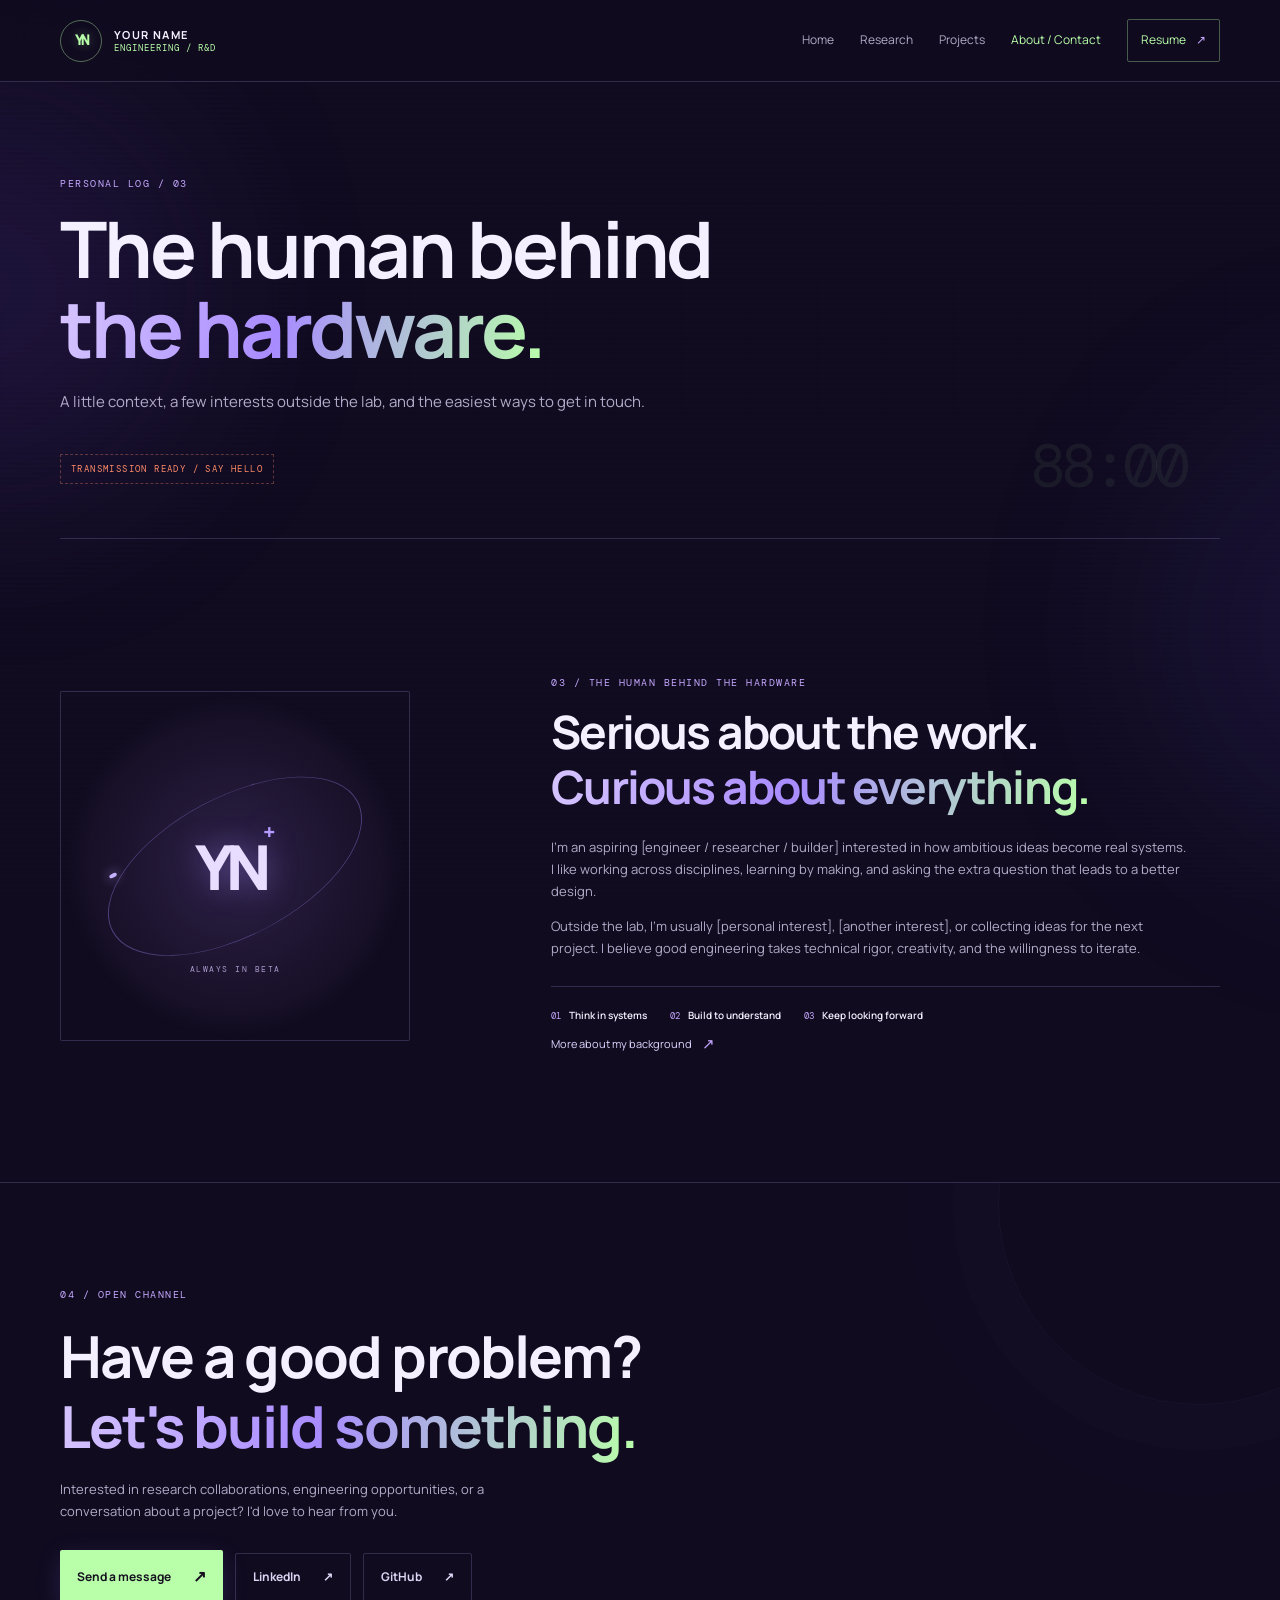
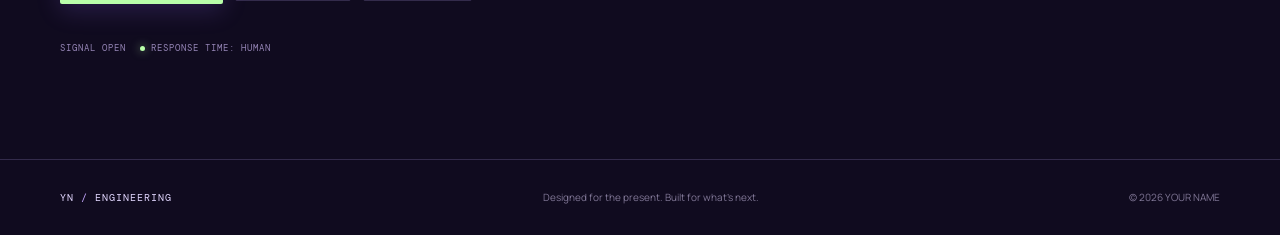
==== about.html @ 21b074b8 "Add files via upload" ====
<!doctype html><html lang="en"><head><meta charset="utf-8"><meta name="viewport" content="width=device-width, initial-scale=1"><meta name="theme-color" content="#100b1f"><meta name="description" content="Engineering portfolio spanning robotics, research, software, and aerospace."><title>About & Contact — Your Name</title><link rel="icon" href="assets/favicon.svg" type="image/svg+xml"><link rel="stylesheet" href="styles.css"><script src="script.js" defer></script></head><body><a class="skip-link" href="#main">Skip to content</a><div class="ambient ambient-one" aria-hidden="true"></div><div class="ambient ambient-two" aria-hidden="true"></div><header class="site-header">
  <a class="brand" href="index.html" aria-label="Your Name home"><span class="brand-mark">YN</span><span class="brand-copy"><strong>YOUR NAME</strong><small>ENGINEERING / R&amp;D</small></span></a>
  <button class="menu-toggle" aria-expanded="false" aria-controls="primary-nav" aria-label="Open navigation"><span></span><span></span></button>
  <nav class="primary-nav" id="primary-nav" aria-label="Main navigation">
    <a class="nav-link" href="index.html">Home</a><a class="nav-link" href="research.html">Research</a><a class="nav-link" href="projects.html">Projects</a><a class="nav-link active" href="about.html">About / Contact</a><a class="nav-resume" href="resume.html">Resume <span>↗</span></a>
  </nav>
</header><main id="main"><section class="page-intro section-wrap"><div class="eyebrow">PERSONAL LOG / 03</div><h1>The human behind<br><span class="gradient-text">the hardware.</span></h1><p>A little context, a few interests outside the lab, and the easiest ways to get in touch.</p><div class="page-stamp">TRANSMISSION READY / SAY HELLO</div></section><section class="about-section section-wrap" id="about">
<div class="about-mark"><div class="about-orbit"></div><div class="about-monogram">YN<span>+</span></div><span class="about-stamp">ALWAYS IN BETA</span></div>
<div class="about-copy"><div class="eyebrow">03 / THE HUMAN BEHIND THE HARDWARE</div><h2>Serious about the work.<br/><span class="gradient-text">Curious about everything.</span></h2><p>I'm an aspiring [engineer / researcher / builder] interested in how ambitious ideas become real systems. I like working across disciplines, learning by making, and asking the extra question that leads to a better design.</p><p>Outside the lab, I'm usually [personal interest], [another interest], or collecting ideas for the next project. I believe good engineering takes technical rigor, creativity, and the willingness to iterate.</p><div class="about-facts"><div><span>01</span><strong>Think in systems</strong></div><div><span>02</span><strong>Build to understand</strong></div><div><span>03</span><strong>Keep looking forward</strong></div></div><a class="text-link" href="resume.html">More about my background <span>↗</span></a></div>
</section><section class="contact-section" id="contact">
<div class="section-wrap contact-inner"><div class="eyebrow">04 / OPEN CHANNEL</div><h2>Have a good problem?<br/><span class="gradient-text">Let's build something.</span></h2><p>Interested in research collaborations, engineering opportunities, or a conversation about a project? I'd love to hear from you.</p><div class="contact-actions"><a class="button button-primary" href="mailto:your.email@example.com">Send a message <span>↗</span></a><a class="button button-quiet" href="https://www.linkedin.com/" rel="noreferrer" target="_blank">LinkedIn <span>↗</span></a><a class="button button-quiet" href="https://github.com/" rel="noreferrer" target="_blank">GitHub <span>↗</span></a></div><div class="contact-coordinate">SIGNAL OPEN <span class="status-dot"></span> RESPONSE TIME: HUMAN</div></div>
</section></main><footer class="site-footer"><a class="footer-brand" href="index.html">YN<span> / </span>ENGINEERING</a><span>Designed for the present. Built for what's next.</span><span>© <span id="year">2026</span> YOUR NAME</span></footer></body></html>
---- styles.css ----
@import url('https://fonts.googleapis.com/css2?family=DM+Mono:wght@400;500&family=Manrope:wght@400;500;600;700;800&display=swap');

:root{--bg:#100b1f;--bg-2:#151027;--panel:#1a1430;--panel-light:#21183b;--text:#f4f0ff;--muted:#b3abc9;--quiet:#807796;--purple:#a88bff;--purple-bright:#c6b3ff;--line:rgba(196,177,255,.17);--mono:'DM Mono',monospace;--sans:'Manrope',Arial,sans-serif;--max:1160px}
*{box-sizing:border-box}html{scroll-behavior:smooth;scroll-padding-top:90px}body{margin:0;background:var(--bg);color:var(--text);font-family:var(--sans);font-size:15px;line-height:1.7;overflow-x:hidden}body:before{content:"";position:fixed;inset:0;pointer-events:none;z-index:-1;background-image:linear-gradient(rgba(180,155,255,.025) 1px,transparent 1px),linear-gradient(90deg,rgba(180,155,255,.025) 1px,transparent 1px);background-size:52px 52px;mask-image:linear-gradient(to bottom,black,transparent 80%)}a{color:inherit;text-decoration:none}button{font:inherit}.ambient{position:absolute;pointer-events:none;filter:blur(100px);opacity:.14;border-radius:50%;z-index:-1}.ambient-one{width:420px;height:420px;background:#7146d8;top:80px;left:-220px}.ambient-two{width:460px;height:460px;background:#4e3db3;top:400px;right:-330px}.section-wrap{width:min(var(--max),calc(100% - 48px));margin-inline:auto}.site-header{height:82px;padding:0 max(24px,calc((100% - var(--max))/2));display:flex;align-items:center;justify-content:space-between;border-bottom:1px solid var(--line);background:rgba(16,11,31,.83);backdrop-filter:blur(16px);position:sticky;top:0;z-index:20}.brand{display:flex;align-items:center;gap:12px}.brand-mark{width:39px;height:39px;border:1px solid #9271e8;border-radius:10px;display:grid;place-items:center;font-size:14px;font-weight:800;letter-spacing:-2px;background:linear-gradient(145deg,rgba(170,137,255,.22),rgba(170,137,255,.02));box-shadow:inset 0 0 20px #a88bff10}.brand-mark span{color:var(--purple)}.brand-copy{display:flex;flex-direction:column;line-height:1.4}.brand-copy strong{font-size:11px;letter-spacing:1.4px}.brand-copy small{font:9px var(--mono);color:var(--quiet);letter-spacing:1px}.primary-nav{display:flex;align-items:center;gap:26px}.nav-link{font-size:12px;color:var(--muted);transition:color .2s;background:none;border:0;padding:10px 0;cursor:pointer}.nav-link:hover,.nav-link.active{color:var(--text)}.nav-resume{font-size:12px;padding:10px 15px;border:1px solid #8165c7;border-radius:6px;color:#e4d9ff;background:rgba(135,100,216,.12)}.nav-resume span{margin-left:8px;color:var(--purple)}.nav-dropdown{position:relative}.chevron{font-size:17px;margin-left:4px;color:var(--purple)}.dropdown-menu{display:none;position:absolute;top:calc(100% + 8px);left:-18px;width:205px;padding:8px;background:#1a1430;border:1px solid var(--line);border-radius:9px;box-shadow:0 18px 40px #0005}.nav-dropdown.open .dropdown-menu{display:block}.dropdown-menu a{display:flex;gap:12px;padding:10px;border-radius:5px;font-size:12px;color:var(--muted)}.dropdown-menu a span{font:10px var(--mono);color:var(--purple)}.dropdown-menu a:hover{background:#ffffff09;color:white}.menu-toggle{display:none;background:none;border:0;color:white}.hero{min-height:690px;display:grid;grid-template-columns:1.03fr .97fr;align-items:center;gap:40px;padding-top:50px;padding-bottom:90px;position:relative}.eyebrow{font:10px var(--mono);letter-spacing:1.5px;color:var(--purple);display:flex;align-items:center;gap:10px}.status-dot{width:7px;height:7px;border-radius:50%;display:inline-block;background:#b9ffa9;box-shadow:0 0 12px #b9ffa988}.hero h1{font-size:clamp(48px,6vw,76px);line-height:1.07;letter-spacing:-4px;margin:26px 0 23px;font-weight:700}.gradient-text{background:linear-gradient(105deg,#f1eaff 0%,#b9a2ff 48%,#8b78e9 100%);-webkit-background-clip:text;background-clip:text;color:transparent}.hero-intro{font-size:17px;max-width:500px;color:#e0d9f2;line-height:1.8}.hero-intro strong{color:white}.hero-sub{max-width:470px;color:var(--muted);font-size:13px}.hero-actions,.contact-actions{display:flex;align-items:center;gap:12px;flex-wrap:wrap;margin-top:28px}.button{display:inline-flex;align-items:center;gap:22px;border-radius:6px;padding:13px 17px;font-size:12px;font-weight:700;transition:transform .2s,border-color .2s}.button:hover{transform:translateY(-2px)}.button-primary{background:linear-gradient(120deg,#b5a0ff,#8869df);color:#160e2b;box-shadow:0 7px 24px #8c6be933}.button-primary span{font-size:16px}.button-quiet{border:1px solid var(--line);color:#ded5f5}.button-quiet:hover{border-color:#8e75d5}.hero-meta{display:flex;gap:46px;margin-top:48px;padding-top:20px;border-top:1px solid var(--line);max-width:470px}.hero-meta div{display:flex;flex-direction:column;gap:4px}.meta-label{font:9px var(--mono);color:var(--quiet);letter-spacing:1px}.hero-meta strong{font-size:11px;font-weight:600;color:#d7cfee}.hero-art{aspect-ratio:1/1.05;max-height:490px;position:relative;border:1px solid rgba(186,160,255,.22);border-radius:12px;overflow:hidden;background:radial-gradient(ellipse at 50% 46%,#39265d 0%,#1a1230 38%,#120c20 74%)}.hero-art:before{content:"";position:absolute;inset:0;background:linear-gradient(transparent 49.7%,#a98aff16 50%,transparent 50.3%),linear-gradient(90deg,transparent 49.7%,#a98aff16 50%,transparent 50.3%);background-size:100% 100%;pointer-events:none}.art-topline,.art-bottomline{position:absolute;left:18px;right:18px;display:flex;justify-content:space-between;font:8px var(--mono);letter-spacing:.7px;color:#a99acb}.art-topline{top:17px}.art-bottomline{bottom:15px;padding-top:12px;border-top:1px solid var(--line)}.orbit{position:absolute;border:1px solid rgba(191,164,255,.5);border-radius:50%;left:50%;top:49%;transform:translate(-50%,-50%)}.orbit-a{width:56%;aspect-ratio:1;box-shadow:0 0 24px #9972ff13}.orbit-b{width:77%;aspect-ratio:1;border-style:dashed;border-color:#b19aff55;transform:translate(-50%,-50%) rotate(-25deg) scaleY(.46)}.orbit-c{width:82%;aspect-ratio:1;border-color:#8d72d855;transform:translate(-50%,-50%) rotate(53deg) scaleY(.47)}.core{position:absolute;left:50%;top:49%;transform:translate(-50%,-50%);width:27%;aspect-ratio:1;border-radius:50%;display:grid;place-items:center;background:radial-gradient(circle at 35% 30%,#d6c7ff,#8b68db 25%,#39215e 65%,#1a1230);box-shadow:0 0 28px #a37cff80,0 0 85px #9466f944,inset 0 0 20px #f2eaff88}.core-inner{width:67%;height:67%;border:1px solid #f1eaff9c;border-radius:50%;display:grid;place-items:center;font-size:21px;letter-spacing:-2px;font-weight:800;color:#fff}.crosshair{position:absolute;width:9px;height:9px;border:1px solid #d4c4ff;border-radius:50%;box-shadow:0 0 12px #bda6ff}.crosshair-one{left:22%;top:34%}.crosshair-two{right:19%;bottom:29%}.art-label{position:absolute;font:8px var(--mono);letter-spacing:.5px;color:#d3c5f5;display:flex;align-items:center;gap:7px}.label-line{display:inline-block;width:25px;height:1px;background:#a98aff}.label-a{left:8%;top:29%}.label-b{right:6%;bottom:31%}.coordinate{position:absolute;font:8px var(--mono);color:#796b9b;letter-spacing:1px}.coord-a{left:18px;bottom:57px}.coord-b{right:18px;top:48px;writing-mode:vertical-rl}.scroll-cue{position:absolute;bottom:28px;left:0;display:flex;align-items:center;gap:12px;font:9px var(--mono);letter-spacing:1.2px;color:var(--quiet)}.scroll-cue span{display:block;width:35px;height:1px;background:var(--purple)}.ticker{overflow:hidden;border-block:1px solid var(--line);background:#171127;padding:15px 0}.ticker-track{display:flex;justify-content:space-around;gap:35px;white-space:nowrap;font:10px var(--mono);letter-spacing:2px;color:#b6a8d9}.ticker i{font-style:normal;color:#8f71df}.work-section{padding-top:120px;padding-bottom:120px}.section-heading{display:flex;justify-content:space-between;align-items:end;gap:30px;margin-bottom:38px}.section-heading h2,.about-copy h2,.contact-inner h2{font-size:clamp(31px,4vw,46px);line-height:1.2;letter-spacing:-1.8px;margin:15px 0 0}.section-heading>p{max-width:330px;color:var(--muted);font-size:12px;margin:0 0 5px}.discipline-grid{display:grid;grid-template-columns:repeat(4,1fr);gap:13px}.discipline-card{min-height:300px;border:1px solid var(--line);border-radius:9px;padding:20px 18px;background:linear-gradient(145deg,#20183a8c,#171126a6);position:relative;overflow:hidden;transition:transform .25s,border-color .25s}.discipline-card:after{content:"";position:absolute;width:130px;height:130px;right:-70px;top:-70px;border-radius:50%;background:#9b7aff;filter:blur(60px);opacity:.12}.discipline-card:hover{transform:translateY(-4px);border-color:#a88bff66}.card-index{font:9px var(--mono);color:#a99acb;letter-spacing:.8px}.discipline-card h3{font-size:16px;margin:13px 0 8px;letter-spacing:-.4px}.discipline-card p{font-size:11px;line-height:1.8;color:var(--muted);min-height:60px}.card-icon{height:65px;margin:16px 0 8px;position:relative;width:72px}.robot-icon span{position:absolute;width:20px;height:20px;border:1px solid #b5a0ff;border-radius:5px;left:25px;top:5px}.robot-icon span:nth-child(2){width:42px;height:17px;left:14px;top:30px;border-radius:3px}.robot-icon span:nth-child(3){width:8px;height:8px;left:31px;top:11px;background:#b5a0ff}.robot-icon i{position:absolute;width:1px;height:11px;background:#b5a0ff;left:35px;top:20px}.research-icon span{position:absolute;width:40px;height:40px;border:1px solid #c0aaff;border-radius:50%;left:13px;top:6px}.research-icon span:nth-child(2){width:25px;height:25px;left:21px;top:14px;border-color:#7f68d2}.research-icon span:nth-child(3){width:8px;height:8px;left:30px;top:23px;background:#b9a2ff}.software-icon span{font:25px var(--mono);color:#b7a2ff;position:absolute;top:8px;left:5px;letter-spacing:-4px}.aerospace-icon span{font-size:38px;position:absolute;color:#c7b6ff;left:16px;top:0}.aerospace-icon i{position:absolute;width:54px;height:22px;border:1px solid #9a7ce9;border-radius:50%;left:3px;top:18px;transform:rotate(-35deg)}.tag-row{display:flex;flex-wrap:wrap;gap:5px;margin:15px 0}.tag-row span{font:8px var(--mono);letter-spacing:.2px;padding:4px 6px;border:1px solid #b39be928;border-radius:3px;color:#c2b5df;background:#b69cff08}.text-link{font-size:11px;color:#e0d4ff;display:inline-flex;align-items:center;gap:10px;margin-top:7px}.text-link span{color:var(--purple);font-size:15px;transition:transform .2s}.text-link:hover span{transform:translate(3px,-2px)}.featured-section{background:#151027;border-block:1px solid var(--line);padding:110px 0}.project-list{display:flex;flex-direction:column;gap:16px}.project-row{display:grid;grid-template-columns:.85fr 1.15fr;min-height:255px;border:1px solid var(--line);border-radius:9px;overflow:hidden;background:#1a1430}.project-visual{position:relative;min-height:255px;overflow:hidden;background:radial-gradient(ellipse at 50% 50%,#443064,#1a1430 70%)}.visual-grid{position:absolute;inset:0;background-image:linear-gradient(#b69cff14 1px,transparent 1px),linear-gradient(90deg,#b69cff14 1px,transparent 1px);background-size:24px 24px;transform:perspective(200px) rotateX(12deg) scale(1.2)}.mini-arm{position:absolute;left:50%;top:47%;width:150px;height:100px;transform:translate(-50%,-50%)}.mini-arm:before{content:"";position:absolute;left:31px;top:22px;width:68px;height:12px;border-radius:8px;background:#9b83d8;transform:rotate(-38deg);transform-origin:left center;box-shadow:0 0 20px #9c7aff55}.mini-arm:after{content:"";position:absolute;left:77px;top:-5px;width:12px;height:65px;border-radius:7px;background:#c7b5ff;transform:rotate(35deg);transform-origin:bottom center}.mini-arm i,.mini-arm b{position:absolute;width:25px;height:25px;border-radius:50%;border:5px solid #d3c5ff;background:#3a285c;z-index:1}.mini-arm i{left:20px;top:10px}.mini-arm b{left:83px;top:38px}.mini-arm em{position:absolute;left:91px;top:57px;width:3px;height:30px;background:#c7b5ff;transform:rotate(-20deg)}.mini-arm span{position:absolute;left:80px;top:83px;width:26px;height:3px;background:#c7b5ff;transform:rotate(-20deg)}.visual-caption{position:absolute;bottom:14px;left:16px;font:8px var(--mono);letter-spacing:1px;color:#b6a5d8}.visual-research{background:radial-gradient(ellipse at 50% 40%,#322653,#151027)}.plot-line{position:absolute;left:12%;right:10%;top:30%;height:45%;border-bottom:1px solid #b9a2ff44;border-left:1px solid #b9a2ff44;background:linear-gradient(155deg,transparent 0 25%,#a98bff 25.5% 26%,transparent 26.5% 42%,#a98bff 42.5% 43%,transparent 43.5% 54%,#a98bff 54.5% 55%,transparent 55.5%);clip-path:polygon(0 90%,14% 72%,28% 77%,43% 40%,58% 53%,73% 18%,88% 30%,100% 2%,100% 100%,0 100%)}.plot-dot{position:absolute;width:7px;height:7px;border-radius:50%;background:#d3c3ff;left:72%;top:37%;box-shadow:0 0 12px #b9a2ff}.plot-axis{position:absolute;bottom:15px;right:16px;font:7px var(--mono);color:#8779a6;letter-spacing:.7px}.visual-software{background:radial-gradient(ellipse at 50% 50%,#36254f,#151027)}.code-window{position:absolute;left:50%;top:50%;transform:translate(-50%,-50%);width:75%;padding:16px;border:1px solid #a88bff44;border-radius:7px;background:#100b1fdd;display:flex;flex-direction:column;gap:7px;font:10px var(--mono);color:#d8ccf7;box-shadow:0 15px 30px #0003}.code-dots{color:#a88bff;font-size:8px;margin-bottom:7px}.code-window .indent{padding-left:12px;color:#9f90c2}.code-window .code-accent{color:#c0ffa9}.visual-aerospace{background:radial-gradient(ellipse at 50% 45%,#30264e,#110c20)}.planet{position:absolute;width:90px;height:90px;border-radius:50%;left:45%;top:35%;background:radial-gradient(circle at 30% 30%,#d4c2ff,#7c5fc6 40%,#30204d 72%);box-shadow:0 0 35px #9a7aff33}.trajectory{position:absolute;width:210px;height:90px;border:1px solid #a88bff9c;border-radius:50%;left:22%;top:34%;transform:rotate(-24deg)}.trajectory:after{content:"";position:absolute;right:17px;top:3px;width:6px;height:6px;border-radius:50%;background:#d8caff;box-shadow:0 0 12px #c8afff}.project-info{padding:27px 32px;align-self:center}.project-meta{display:flex;justify-content:space-between;font:9px var(--mono);letter-spacing:.8px;color:var(--purple)}.project-meta span+span{color:var(--quiet)}.project-info h3{font-size:20px;letter-spacing:-.6px;margin:12px 0 7px}.project-info p{font-size:12px;color:var(--muted);max-width:510px;margin:0}.project-info .tag-row{margin:13px 0}.about-section{display:grid;grid-template-columns:.75fr 1.25fr;gap:90px;align-items:center;padding-top:125px;padding-bottom:125px}.about-mark{aspect-ratio:1;max-width:350px;position:relative;border:1px solid var(--line);border-radius:50%;display:grid;place-items:center;background:radial-gradient(circle,#2c2046 0%,#171027 60%,transparent 70%)}.about-orbit{position:absolute;inset:10%;border:1px solid #a88bff65;border-radius:50%;transform:rotate(-28deg) scaleY(.5)}.about-orbit:after{content:"";position:absolute;left:8%;top:13%;width:8px;height:8px;border-radius:50%;background:#c5b1ff;box-shadow:0 0 16px #bca0ff}.about-monogram{font-size:62px;font-weight:800;letter-spacing:-8px;color:#e8ddff;text-shadow:0 0 30px #a88bff66}.about-monogram span{font-size:22px;color:#b69cff;vertical-align:top;letter-spacing:0}.about-stamp{position:absolute;bottom:19%;font:8px var(--mono);letter-spacing:1.5px;color:#a99acb}.about-copy h2{margin-bottom:22px}.about-copy>p{font-size:13px;color:var(--muted);max-width:640px}.about-facts{display:flex;gap:23px;flex-wrap:wrap;border-top:1px solid var(--line);padding-top:20px;margin-top:27px}.about-facts div{display:flex;gap:8px;align-items:center;font-size:10px}.about-facts span{font:9px var(--mono);color:var(--purple)}.about-facts strong{font-weight:600}.contact-section{background:linear-gradient(110deg,#211638,#171027 60%,#20163a);border-block:1px solid var(--line);position:relative;overflow:hidden}.contact-section:after{content:"";position:absolute;width:400px;height:400px;right:-120px;top:-180px;border:1px solid #a88bff1d;border-radius:50%;box-shadow:0 0 0 45px #a88bff08,0 0 0 90px #a88bff05}.contact-inner{padding-top:105px;padding-bottom:105px;position:relative;z-index:1}.contact-inner h2{font-size:clamp(38px,5vw,58px);margin-top:20px}.contact-inner>p{max-width:480px;font-size:13px;color:var(--muted);margin-top:18px}.contact-coordinate{font:9px var(--mono);letter-spacing:1px;color:#9585b6;margin-top:38px}.contact-coordinate .status-dot{margin-left:8px;width:5px;height:5px}.site-footer{width:min(var(--max),calc(100% - 48px));margin:auto;min-height:75px;display:flex;align-items:center;justify-content:space-between;gap:15px;font-size:10px;color:var(--quiet)}.footer-brand{font:10px var(--mono);letter-spacing:1px;color:#e2d7ff}.footer-brand span{color:var(--purple)}.skip-link{position:absolute;left:-999px;top:0;background:white;color:black;padding:8px;z-index:100}.skip-link:focus{left:8px}.resume-page{min-height:100vh}.resume-main{max-width:900px;margin:0 auto;padding:70px 24px 100px}.resume-top{display:flex;justify-content:space-between;gap:25px;align-items:start;border-bottom:1px solid var(--line);padding-bottom:28px}.resume-top h1{font-size:42px;line-height:1.1;margin:8px 0}.resume-top p{color:var(--muted);font-size:12px}.resume-actions{display:flex;gap:10px;flex-wrap:wrap}.resume-actions .button{cursor:pointer}.resume-block{padding:26px 0;border-bottom:1px solid var(--line)}.resume-block h2{font-size:12px;letter-spacing:1.5px;color:var(--purple);font-family:var(--mono);font-weight:400}.resume-entry{display:flex;justify-content:space-between;gap:20px;margin-top:18px}.resume-entry h3{font-size:15px;margin:0}.resume-entry p,.resume-block>p{font-size:12px;color:var(--muted);margin:5px 0}.resume-date{font:10px var(--mono);color:var(--quiet);white-space:nowrap}.resume-note{border:1px dashed #a88bff55;border-radius:8px;padding:16px;color:var(--muted);font-size:12px;margin-top:25px}.resume-back{display:inline-block;margin-bottom:30px;color:#d9caff;font-size:12px}
@media(max-width:900px){.primary-nav{gap:16px}.hero{gap:24px;min-height:620px}.hero h1{font-size:56px}.discipline-grid{grid-template-columns:repeat(2,1fr)}.about-section{gap:45px}.project-row{grid-template-columns:.8fr 1.2fr}}
@media(max-width:680px){.site-header{height:70px}.menu-toggle{display:flex;flex-direction:column;gap:6px;padding:10px}.menu-toggle span{width:23px;height:1px;background:#e5d9ff}.primary-nav{display:none;position:absolute;top:69px;left:0;right:0;padding:18px 24px 24px;background:#130d24;border-bottom:1px solid var(--line);align-items:stretch;gap:7px;flex-direction:column}.primary-nav.open{display:flex}.nav-link{padding:9px 0;text-align:left}.nav-resume{align-self:flex-start;margin-top:5px}.nav-dropdown{width:100%}.dropdown-menu{position:static;width:100%;margin:5px 0 8px;box-shadow:none}.hero{grid-template-columns:1fr;padding-top:70px;padding-bottom:80px;gap:35px}.hero h1{font-size:clamp(48px,13vw,66px);letter-spacing:-3px}.hero-art{width:100%;max-height:none;aspect-ratio:1/1}.hero-meta{gap:24px}.scroll-cue{bottom:22px}.section-heading{display:block}.section-heading>p{margin-top:15px}.work-section,.featured-section{padding-top:80px;padding-bottom:80px}.discipline-grid{grid-template-columns:1fr}.discipline-card{min-height:260px}.discipline-card p{min-height:0}.project-row{grid-template-columns:1fr}.project-visual{min-height:220px}.project-info{padding:23px}.about-section{grid-template-columns:1fr;gap:35px;padding-top:80px;padding-bottom:80px}.about-mark{width:75%;max-width:280px;margin:auto}.about-copy h2{font-size:34px}.contact-inner{padding-top:80px;padding-bottom:80px}.site-footer{padding:20px 0;align-items:flex-start;flex-direction:column;gap:8px}.resume-top{display:block}.resume-top .resume-actions{margin-top:20px}.resume-entry{display:block}.resume-date{display:block;margin-top:5px}.resume-top h1{font-size:34px}}
@media(prefers-reduced-motion:reduce){html{scroll-behavior:auto}*,*:before,*:after{transition:none!important;animation:none!important}}
@media print{body{background:#fff;color:#18121f}.resume-main{padding:0}.resume-page{background:#fff}.resume-top,.resume-block{border-color:#ddd}.resume-top p,.resume-entry p,.resume-block>p,.resume-date{color:#444}.resume-block h2{color:#543a8d}.resume-actions,.resume-back,.resume-note{display:none}}


/* Research-first and expandable future work */
.research-note{display:grid;grid-template-columns:54px 1fr auto;align-items:center;gap:20px;padding:24px 25px;margin:0 0 28px;border:1px solid #a88bff35;border-radius:9px;background:linear-gradient(110deg,#21183bcc,#171126aa);position:relative;overflow:hidden}
.research-note:after{content:"";position:absolute;right:8%;top:-70px;width:160px;height:160px;border-radius:50%;background:#a88bff;opacity:.08;filter:blur(45px);pointer-events:none}
.research-note-icon{width:48px;height:48px;border:1px solid #a88bff66;border-radius:8px;display:grid;place-items:center;color:#c6b3ff;font-size:30px;background:#a88bff0d}
.note-kicker{font:9px var(--mono);letter-spacing:1.2px;color:var(--purple)}
.research-note h3{font-size:16px;margin:4px 0 3px;letter-spacing:-.3px}
.research-note p{font-size:11px;color:var(--muted);margin:0;max-width:620px}
.research-note .text-link{white-space:nowrap;position:relative;z-index:1}
.future-work{margin-top:54px;padding-top:35px;border-top:1px solid var(--line)}
.future-heading{display:flex;justify-content:space-between;align-items:end;gap:25px;margin-bottom:22px}
.future-heading h3{font-size:25px;letter-spacing:-1px;margin:8px 0 0}
.future-heading>p{max-width:340px;font-size:11px;color:var(--muted);margin:0 0 4px}
.future-grid{display:grid;grid-template-columns:repeat(3,1fr);gap:13px}
.future-card{min-height:218px;padding:19px;border:1px dashed #a88bff45;border-radius:8px;background:linear-gradient(145deg,#21183b66,#151027aa);position:relative;overflow:hidden}
.future-status{display:flex;align-items:center;gap:7px;font:8px var(--mono);letter-spacing:.9px;color:#c6b3ff}
.future-status i{width:6px;height:6px;border-radius:50%;background:#b9ffa9;box-shadow:0 0 10px #b9ffa966}
.future-number{font:34px var(--mono);color:#a88bff30;position:absolute;right:15px;top:25px}
.future-card h4{font-size:14px;margin:26px 0 7px;max-width:220px}
.future-card p{font-size:10px;line-height:1.8;color:var(--muted);margin:0}
.future-type{display:block;margin-top:19px;font:8px var(--mono);letter-spacing:.8px;color:#8f81ae}
.future-add{border-style:solid;background:#a88bff05}
.future-add .add-symbol{font-size:23px;color:var(--purple);margin-top:10px}
.future-add h4{margin-top:8px}
.future-card code{font:9px var(--mono);color:#d8caff}
@media(max-width:680px){.research-note{grid-template-columns:45px 1fr;gap:13px;padding:18px}.research-note-icon{width:42px;height:42px}.research-note .text-link{grid-column:2;justify-self:start}.future-heading{display:block}.future-heading>p{margin-top:12px}.future-grid{grid-template-columns:1fr}.future-card{min-height:190px}}

/* Editorial / field-notes direction: fewer boxes, more breathing room */
:root{--bg:#100b1f;--bg-2:#151027;--panel:#171126;--line:rgba(196,177,255,.2)}
body:before{background-size:68px 68px;opacity:.45}
.brand-mark{border-radius:50%;background:transparent;box-shadow:none}
.nav-resume{border-radius:2px;background:transparent}
.button{border-radius:2px}
.hero-art{border-radius:2px;background:radial-gradient(ellipse at 50% 46%,#302149 0%,#171027 42%,#110c1e 76%)}
.work-section{padding-top:105px;padding-bottom:115px}
.section-heading{margin-bottom:46px}
.research-note{grid-template-columns:36px 1fr auto;gap:18px;padding:18px 0;margin-bottom:42px;border:0;border-block:1px solid var(--line);border-radius:0;background:transparent}
.research-note:after{display:none}
.research-note-icon{width:32px;height:32px;border:0;border-radius:0;background:transparent;font-size:28px}
.research-note h3{font-size:18px}
.research-note p{font-size:12px}
.discipline-grid{grid-template-columns:repeat(2,minmax(0,1fr));gap:0 44px}
.discipline-card{min-height:0;padding:23px 0 26px;border:0;border-top:1px solid var(--line);border-radius:0;background:transparent;overflow:visible;display:grid;grid-template-columns:66px 1fr;column-gap:17px;align-content:start;transition:color .2s}
.discipline-card:after{display:none}
.discipline-card:hover{transform:none;border-color:#a88bff80}
.discipline-card .card-index{grid-column:1/-1;margin-bottom:7px}
.discipline-card .card-icon{grid-column:1;grid-row:2/5;width:62px;height:58px;margin:8px 0 0;transform:scale(.82);transform-origin:top left}
.discipline-card h3{grid-column:2;margin:4px 0 5px;font-size:17px}
.discipline-card p{grid-column:2;min-height:0;margin:0 0 10px;font-size:12px;max-width:380px}
.discipline-card .tag-row{grid-column:2;margin:0 0 12px}
.discipline-card .text-link{grid-column:2;justify-self:start}
.tag-row span{border-radius:2px}
.featured-section{background:transparent;border-block:1px solid var(--line);padding:105px 0 110px}
.project-list{gap:0}
.project-row{grid-template-columns:minmax(220px,.72fr) 1.28fr;min-height:245px;border:0;border-top:1px solid var(--line);border-radius:0;background:transparent;overflow:visible}
.project-row:last-child{border-bottom:1px solid var(--line)}
.project-visual{margin:20px 0;min-height:205px;border:1px solid #a88bff24;border-radius:2px}
.project-info{padding:28px 0 28px 34px}
.project-info h3{font-size:22px}
.project-info p{font-size:13px}
.future-work{margin-top:72px;padding-top:0;border-top:0}
.future-heading{padding-bottom:20px;border-bottom:1px solid var(--line)}
.future-heading h3{font-size:29px}
.future-grid{display:block}
.future-card{min-height:0;padding:22px 4px 22px 0;border:0;border-bottom:1px solid var(--line);border-radius:0;background:transparent;display:grid;grid-template-columns:140px minmax(170px,.8fr) 1.2fr;column-gap:22px;align-items:center;overflow:visible}
.future-number{position:static;font-size:23px;grid-column:1;grid-row:1/4;color:#a88bff80;margin-bottom:5px}
.future-status{grid-column:1;grid-row:1;font-size:8px;align-self:start;margin-top:0}
.future-card h4{grid-column:2;grid-row:1/3;margin:0;font-size:15px;max-width:none}
.future-card p{grid-column:3;grid-row:1/3;font-size:12px}
.future-type{grid-column:2;grid-row:3;margin-top:8px}
.future-add{display:block;padding:20px 0}
.future-add .add-symbol{display:inline-block;margin:0 12px 0 0}
.future-add h4{display:inline;font-size:14px}
.future-add p{margin-top:7px}
.future-add .future-type{display:block}
.about-mark{border-radius:2px;background:radial-gradient(circle,#2c2046 0%,#171027 60%,transparent 70%)}
.contact-section{background:transparent}
.contact-section:after{opacity:.5}
@media(max-width:900px){.discipline-grid{grid-template-columns:repeat(2,minmax(0,1fr));gap:0 28px}.future-card{grid-template-columns:105px minmax(150px,.8fr) 1.2fr}.project-row{grid-template-columns:minmax(180px,.75fr) 1.25fr}}
@media(max-width:680px){.research-note{grid-template-columns:30px 1fr;gap:12px;padding:18px 0}.research-note .text-link{grid-column:2}.discipline-grid{grid-template-columns:1fr}.discipline-card{grid-template-columns:58px 1fr}.discipline-card .card-index{margin-bottom:5px}.discipline-card .card-icon{grid-row:2/5}.discipline-card h3{font-size:16px}.project-row{grid-template-columns:1fr;padding-bottom:12px}.project-visual{margin:18px 0 0;min-height:190px}.project-info{padding:20px 0 24px}.future-heading{padding-bottom:18px}.future-card{grid-template-columns:1fr;gap:8px;padding:20px 0}.future-number{position:absolute;right:0;top:22px;font-size:20px}.future-status,.future-card h4,.future-card p,.future-type{grid-column:1;grid-row:auto}.future-card h4{margin-top:5px;padding-right:45px}.future-card p{margin-top:2px}.future-type{margin-top:4px}.future-add{padding:20px 0}.future-add .future-type{margin-top:10px}}


/* Multi-page field guide: organized like a lab notebook, with a little 1985 time-machine energy. */
:root{--flux:#b9ffa9;--hotwire:#ff8b67;--purple:#c5a8ff}
body:after{content:"";position:fixed;inset:0;pointer-events:none;z-index:0;opacity:.10;background:repeating-linear-gradient(0deg,transparent 0 3px,rgba(205,190,255,.09) 4px,transparent 5px);mix-blend-mode:screen}
.site-header,main,footer{position:relative;z-index:1}
.brand-mark{font-family:var(--mono);color:var(--flux);border:1px solid #b9ffa966!important;width:42px;height:42px;display:grid;place-items:center;letter-spacing:-2px;text-shadow:0 0 12px #b9ffa955}
.brand-copy small{color:var(--flux)!important}
.nav-link.active{color:var(--flux)!important}
.nav-resume{border:1px solid #b9ffa955!important;color:var(--flux)!important;padding:10px 13px}
.hero-art{border:1px solid #b9ffa92b!important;box-shadow:inset 0 0 50px #b9ffa908,0 0 40px #8b5cff0b}
.art-topline,.art-bottomline{color:var(--flux)!important}
.art-label{color:#e7dfff}
.coordinate{color:#b9ffa9aa!important}
.status-dot{background:var(--flux)!important;box-shadow:0 0 10px #b9ffa9aa!important}
.button-primary{background:var(--flux)!important;color:#151020!important;border-color:var(--flux)!important}
.gradient-text{background:linear-gradient(100deg,#d6c5ff 0%,#a88bff 45%,#b9ffa9 100%)!important;-webkit-background-clip:text!important;background-clip:text!important}
.route-map{padding-top:92px;padding-bottom:110px}
.route-map h2{font-size:clamp(32px,4vw,52px);letter-spacing:-1.7px;margin:15px 0}
.route-intro{max-width:620px;color:var(--muted);font-size:14px;line-height:1.9}
.route-list{margin-top:38px;border-top:1px solid var(--line)}
.route-list a{display:grid;grid-template-columns:64px minmax(190px,.8fr) 1.2fr 24px;gap:18px;align-items:center;padding:22px 0;border-bottom:1px solid var(--line);text-decoration:none;transition:padding .2s ease,color .2s ease}
.route-list a:hover{padding-left:10px;color:var(--flux)}
.route-no{font:11px var(--mono);color:var(--flux)}
.route-title{font-size:18px;font-weight:600;letter-spacing:-.4px}
.route-desc{font-size:12px;color:var(--muted);line-height:1.7}
.route-arrow{color:var(--purple);font-size:20px}
.home-note{margin-top:42px;max-width:680px;padding:22px 25px;border-left:2px solid var(--hotwire);background:linear-gradient(90deg,#ff8b670d,transparent)}
.note-stamp,.page-stamp{font:9px var(--mono);letter-spacing:1.4px;color:var(--hotwire);text-transform:uppercase}
.home-note p{font-size:14px;line-height:1.8;margin:10px 0;color:#e6def5}
.note-scribble{font:italic 12px var(--mono);color:var(--muted)}
.page-intro{padding-top:95px;padding-bottom:54px;border-bottom:1px solid var(--line);margin-bottom:12px;position:relative}
.page-intro h1{font-size:clamp(44px,7vw,78px);line-height:1.02;letter-spacing:-3px;margin:19px 0 20px;max-width:800px}
.page-intro p{max-width:660px;font-size:15px;line-height:1.9;color:var(--muted)}
.page-stamp{display:inline-block;margin-top:22px;padding:8px 10px;border:1px dashed #ff8b6755;color:var(--hotwire)}
.page-intro:after{content:"88:00";position:absolute;right:3%;bottom:32px;font:clamp(30px,5vw,60px) var(--mono);color:#b9ffa910;letter-spacing:-5px;pointer-events:none}
.page-intro+.work-section,.page-intro+.featured-section{padding-top:65px}
.page-intro+.work-section .section-heading,.page-intro+.featured-section .section-heading{align-items:end}
.project-meta span:first-child{color:var(--flux)!important}
.future-status{color:var(--flux)!important}
@media(max-width:680px){.route-map{padding-top:65px;padding-bottom:70px}.route-list a{grid-template-columns:34px 1fr 20px;gap:10px;padding:18px 0}.route-title{font-size:15px}.route-desc{grid-column:2;grid-row:2}.route-arrow{grid-column:3;grid-row:1}.page-intro{padding-top:65px;padding-bottom:38px}.page-intro h1{letter-spacing:-1.8px}.page-intro:after{right:0;bottom:12px;font-size:28px}.home-note{padding:18px}.hero-art{margin-top:20px}}
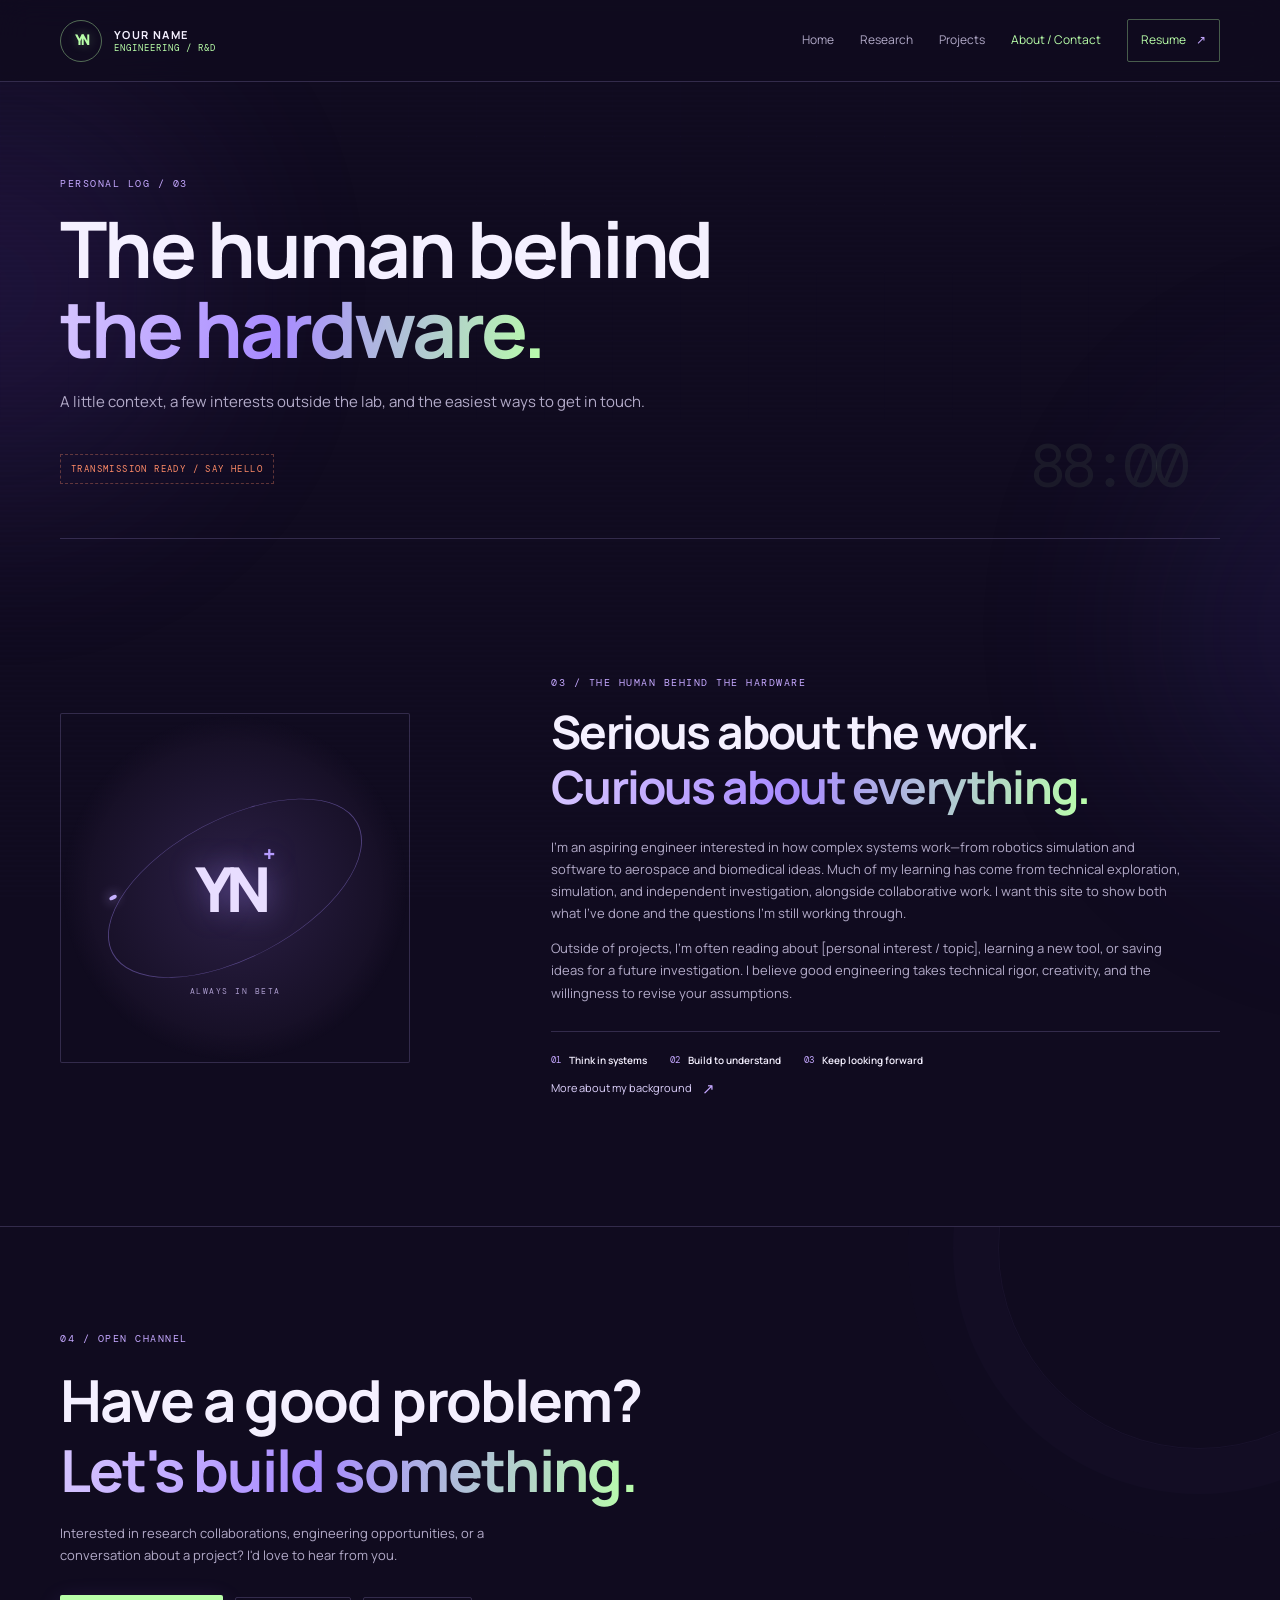
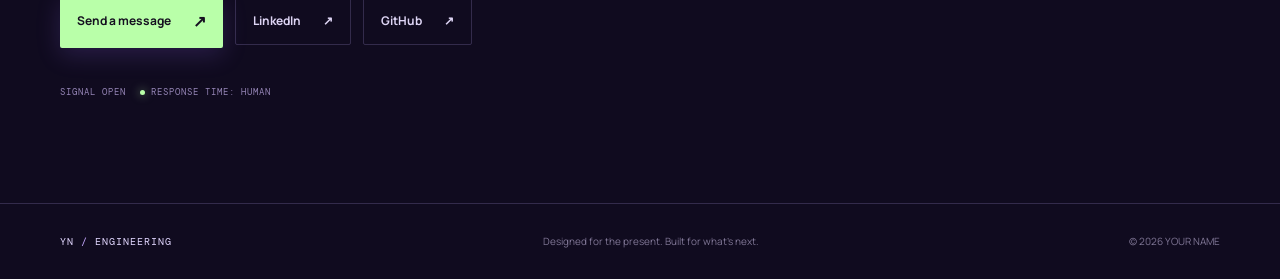
==== commit 7e524aa5: "Add files via upload" ====
--- a/about.html
+++ b/about.html
@@ -6,7 +6,7 @@
   </nav>
 </header><main id="main"><section class="page-intro section-wrap"><div class="eyebrow">PERSONAL LOG / 03</div><h1>The human behind<br><span class="gradient-text">the hardware.</span></h1><p>A little context, a few interests outside the lab, and the easiest ways to get in touch.</p><div class="page-stamp">TRANSMISSION READY / SAY HELLO</div></section><section class="about-section section-wrap" id="about">
 <div class="about-mark"><div class="about-orbit"></div><div class="about-monogram">YN<span>+</span></div><span class="about-stamp">ALWAYS IN BETA</span></div>
-<div class="about-copy"><div class="eyebrow">03 / THE HUMAN BEHIND THE HARDWARE</div><h2>Serious about the work.<br/><span class="gradient-text">Curious about everything.</span></h2><p>I'm an aspiring [engineer / researcher / builder] interested in how ambitious ideas become real systems. I like working across disciplines, learning by making, and asking the extra question that leads to a better design.</p><p>Outside the lab, I'm usually [personal interest], [another interest], or collecting ideas for the next project. I believe good engineering takes technical rigor, creativity, and the willingness to iterate.</p><div class="about-facts"><div><span>01</span><strong>Think in systems</strong></div><div><span>02</span><strong>Build to understand</strong></div><div><span>03</span><strong>Keep looking forward</strong></div></div><a class="text-link" href="resume.html">More about my background <span>↗</span></a></div>
+<div class="about-copy"><div class="eyebrow">03 / THE HUMAN BEHIND THE HARDWARE</div><h2>Serious about the work.<br/><span class="gradient-text">Curious about everything.</span></h2><p>I'm an aspiring engineer interested in how complex systems work—from robotics simulation and software to aerospace and biomedical ideas. Much of my learning has come from technical exploration, simulation, and independent investigation, alongside collaborative work. I want this site to show both what I've done and the questions I'm still working through.</p><p>Outside of projects, I'm often reading about [personal interest / topic], learning a new tool, or saving ideas for a future investigation. I believe good engineering takes technical rigor, creativity, and the willingness to revise your assumptions.</p><div class="about-facts"><div><span>01</span><strong>Think in systems</strong></div><div><span>02</span><strong>Build to understand</strong></div><div><span>03</span><strong>Keep looking forward</strong></div></div><a class="text-link" href="resume.html">More about my background <span>↗</span></a></div>
 </section><section class="contact-section" id="contact">
 <div class="section-wrap contact-inner"><div class="eyebrow">04 / OPEN CHANNEL</div><h2>Have a good problem?<br/><span class="gradient-text">Let's build something.</span></h2><p>Interested in research collaborations, engineering opportunities, or a conversation about a project? I'd love to hear from you.</p><div class="contact-actions"><a class="button button-primary" href="mailto:your.email@example.com">Send a message <span>↗</span></a><a class="button button-quiet" href="https://www.linkedin.com/" rel="noreferrer" target="_blank">LinkedIn <span>↗</span></a><a class="button button-quiet" href="https://github.com/" rel="noreferrer" target="_blank">GitHub <span>↗</span></a></div><div class="contact-coordinate">SIGNAL OPEN <span class="status-dot"></span> RESPONSE TIME: HUMAN</div></div>
 </section></main><footer class="site-footer"><a class="footer-brand" href="index.html">YN<span> / </span>ENGINEERING</a><span>Designed for the present. Built for what's next.</span><span>© <span id="year">2026</span> YOUR NAME</span></footer></body></html>
--- a/styles.css
+++ b/styles.css
@@ -128,3 +128,22 @@
 .project-meta span:first-child{color:var(--flux)!important}
 .future-status{color:var(--flux)!important}
 @media(max-width:680px){.route-map{padding-top:65px;padding-bottom:70px}.route-list a{grid-template-columns:34px 1fr 20px;gap:10px;padding:18px 0}.route-title{font-size:15px}.route-desc{grid-column:2;grid-row:2}.route-arrow{grid-column:3;grid-row:1}.page-intro{padding-top:65px;padding-bottom:38px}.page-intro h1{letter-spacing:-1.8px}.page-intro:after{right:0;bottom:12px;font-size:28px}.home-note{padding:18px}.hero-art{margin-top:20px}}
+
+/* Open-notebook layout: fewer boxes, clearer hierarchy, easier to expand. */
+.open-notebook { max-width: 980px; margin: 0 auto; padding: 2rem 1.5rem 5rem; }
+.open-notebook .section-heading { margin-bottom: 1.5rem; }
+.open-notebook .notebook-lede { max-width: 700px; color: var(--muted, #b9b0c9); line-height: 1.8; }
+.notebook-entry { display: grid; grid-template-columns: minmax(130px, .28fr) 1fr; gap: 1.5rem; padding: 1.7rem 0; border-top: 1px solid rgba(198, 174, 255, .23); }
+.notebook-entry:last-child { border-bottom: 1px solid rgba(198, 174, 255, .23); }
+.entry-side { font: 600 .72rem/1.7 'DM Mono', monospace; letter-spacing: .08em; color: #bca4ef; text-transform: uppercase; }
+.entry-side span { display: block; color: #8d829f; font-weight: 400; }
+.entry-main h3 { margin: 0 0 .55rem; font-size: clamp(1.25rem, 2vw, 1.65rem); }
+.entry-main p { max-width: 680px; color: #c6bfd2; line-height: 1.8; margin: .5rem 0; }
+.entry-main .prompt { color: #9d91b2; font-size: .93rem; }
+.entry-main ul { padding-left: 1.2rem; color: #c6bfd2; line-height: 1.9; }
+.inline-fields { display: flex; flex-wrap: wrap; gap: .5rem 1.2rem; margin-top: .8rem; font: .72rem 'DM Mono', monospace; color: #bca4ef; text-transform: uppercase; letter-spacing: .05em; }
+.inline-fields span::before { content: '↳ '; color: #c7ed79; }
+.template-callout { margin: 2rem 0; padding: 1rem 0 1rem 1.2rem; border-left: 2px solid #c7ed79; color: #c6bfd2; line-height: 1.8; }
+.template-callout strong { color: #eee8fa; }
+.template-instructions { color: #a69bb7; font-size: .88rem; line-height: 1.7; margin-top: 1rem; }
+@media (max-width: 640px) { .open-notebook { padding: 1.5rem 1.15rem 3.5rem; } .notebook-entry { grid-template-columns: 1fr; gap: .45rem; padding: 1.3rem 0; } }
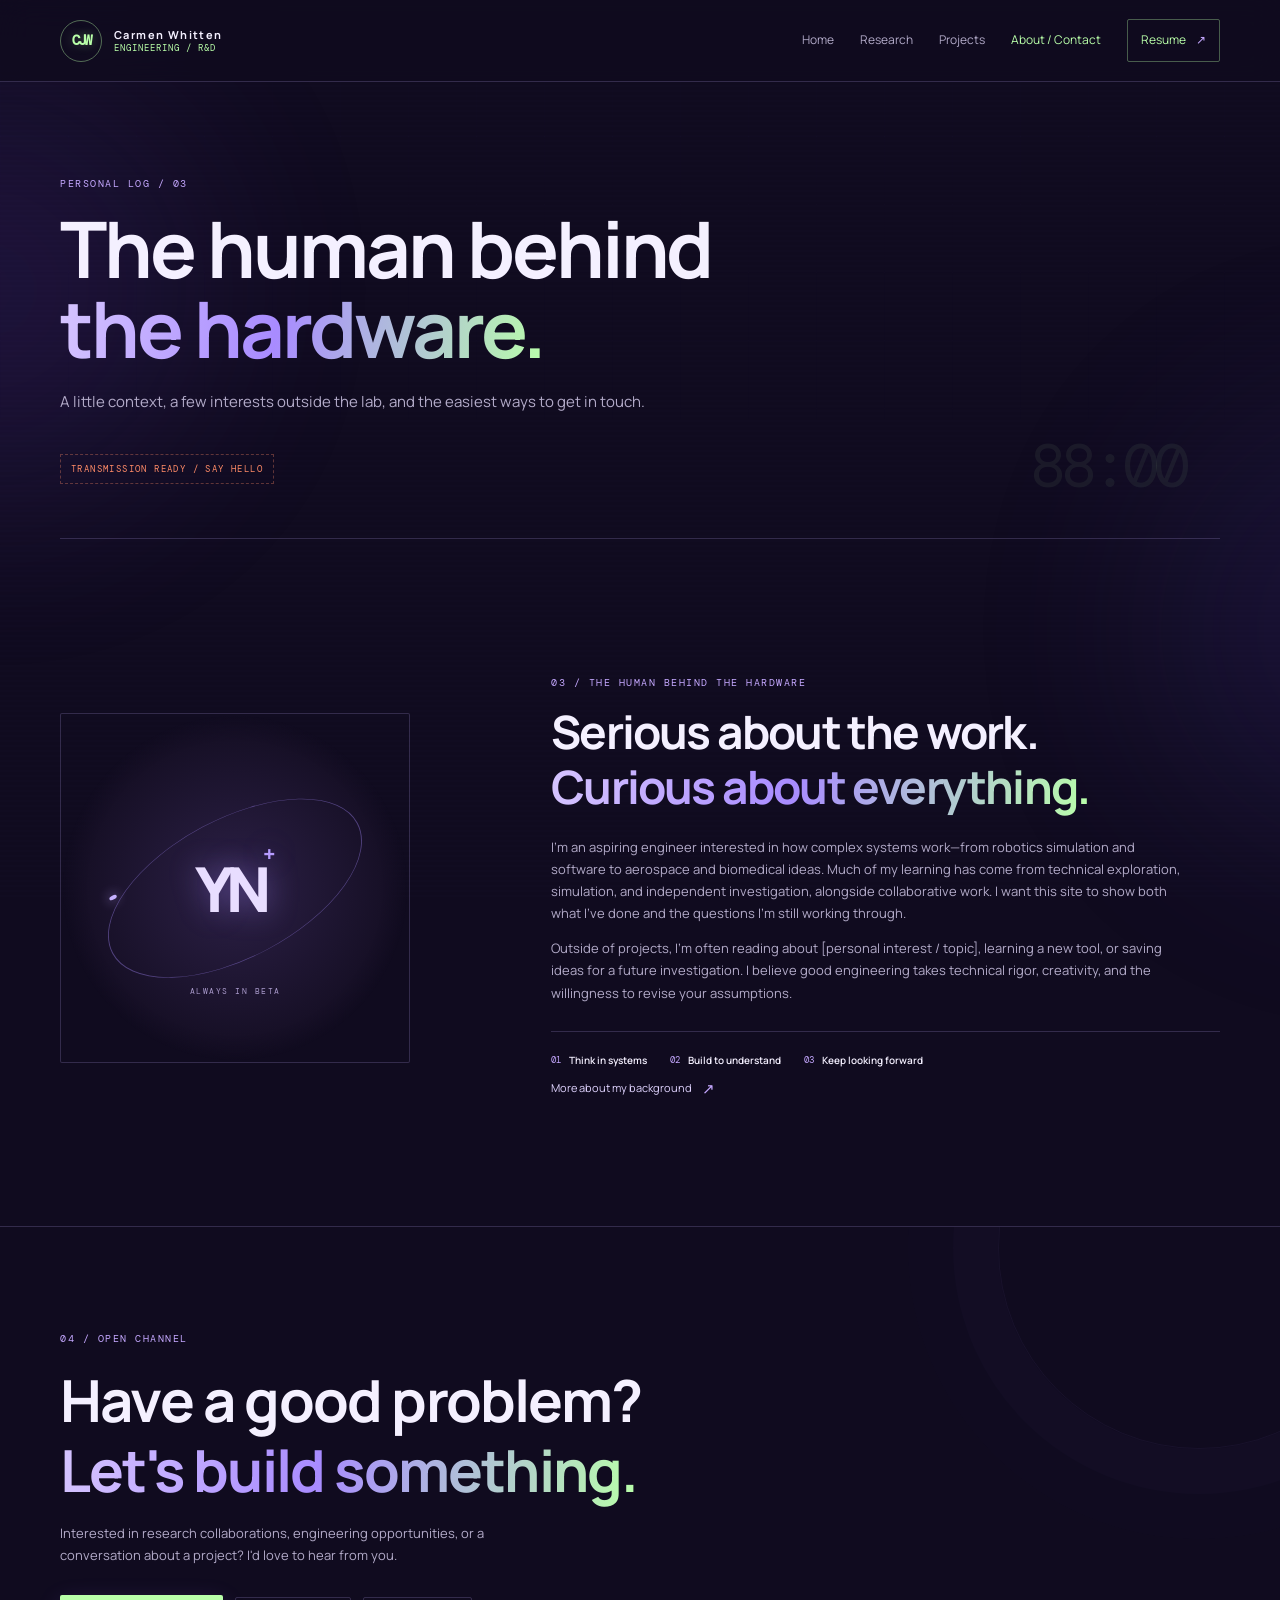
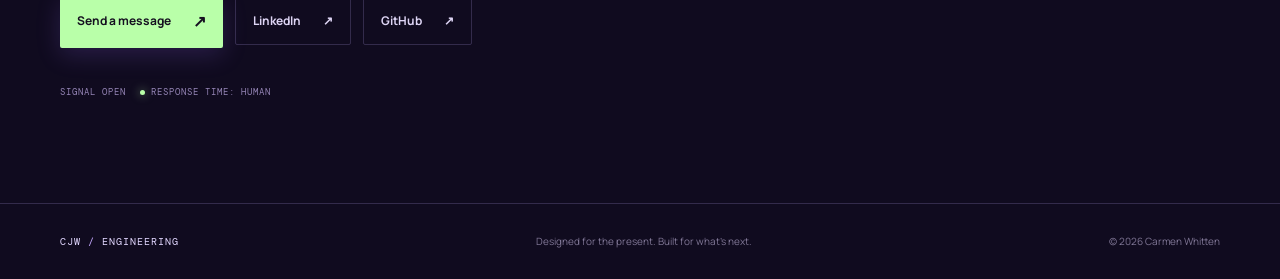
==== commit 12b0de3f: "Update about.html" ====
--- a/about.html
+++ b/about.html
@@ -1,5 +1,5 @@
-<!doctype html><html lang="en"><head><meta charset="utf-8"><meta name="viewport" content="width=device-width, initial-scale=1"><meta name="theme-color" content="#100b1f"><meta name="description" content="Engineering portfolio spanning robotics, research, software, and aerospace."><title>About & Contact — Your Name</title><link rel="icon" href="assets/favicon.svg" type="image/svg+xml"><link rel="stylesheet" href="styles.css"><script src="script.js" defer></script></head><body><a class="skip-link" href="#main">Skip to content</a><div class="ambient ambient-one" aria-hidden="true"></div><div class="ambient ambient-two" aria-hidden="true"></div><header class="site-header">
-  <a class="brand" href="index.html" aria-label="Your Name home"><span class="brand-mark">YN</span><span class="brand-copy"><strong>YOUR NAME</strong><small>ENGINEERING / R&amp;D</small></span></a>
+<!doctype html><html lang="en"><head><meta charset="utf-8"><meta name="viewport" content="width=device-width, initial-scale=1"><meta name="theme-color" content="#100b1f"><meta name="description" content="Engineering portfolio spanning robotics, research, software, and aerospace."><title>About & Contact — Carmen Whitten</title><link rel="icon" href="assets/favicon.svg" type="image/svg+xml"><link rel="stylesheet" href="styles.css"><script src="script.js" defer></script></head><body><a class="skip-link" href="#main">Skip to content</a><div class="ambient ambient-one" aria-hidden="true"></div><div class="ambient ambient-two" aria-hidden="true"></div><header class="site-header">
+  <a class="brand" href="index.html" aria-label="Carmen Whitten home"><span class="brand-mark">CJW</span><span class="brand-copy"><strong>Carmen Whitten</strong><small>ENGINEERING / R&amp;D</small></span></a>
   <button class="menu-toggle" aria-expanded="false" aria-controls="primary-nav" aria-label="Open navigation"><span></span><span></span></button>
   <nav class="primary-nav" id="primary-nav" aria-label="Main navigation">
     <a class="nav-link" href="index.html">Home</a><a class="nav-link" href="research.html">Research</a><a class="nav-link" href="projects.html">Projects</a><a class="nav-link active" href="about.html">About / Contact</a><a class="nav-resume" href="resume.html">Resume <span>↗</span></a>
@@ -9,4 +9,4 @@
 <div class="about-copy"><div class="eyebrow">03 / THE HUMAN BEHIND THE HARDWARE</div><h2>Serious about the work.<br/><span class="gradient-text">Curious about everything.</span></h2><p>I'm an aspiring engineer interested in how complex systems work—from robotics simulation and software to aerospace and biomedical ideas. Much of my learning has come from technical exploration, simulation, and independent investigation, alongside collaborative work. I want this site to show both what I've done and the questions I'm still working through.</p><p>Outside of projects, I'm often reading about [personal interest / topic], learning a new tool, or saving ideas for a future investigation. I believe good engineering takes technical rigor, creativity, and the willingness to revise your assumptions.</p><div class="about-facts"><div><span>01</span><strong>Think in systems</strong></div><div><span>02</span><strong>Build to understand</strong></div><div><span>03</span><strong>Keep looking forward</strong></div></div><a class="text-link" href="resume.html">More about my background <span>↗</span></a></div>
 </section><section class="contact-section" id="contact">
 <div class="section-wrap contact-inner"><div class="eyebrow">04 / OPEN CHANNEL</div><h2>Have a good problem?<br/><span class="gradient-text">Let's build something.</span></h2><p>Interested in research collaborations, engineering opportunities, or a conversation about a project? I'd love to hear from you.</p><div class="contact-actions"><a class="button button-primary" href="mailto:your.email@example.com">Send a message <span>↗</span></a><a class="button button-quiet" href="https://www.linkedin.com/" rel="noreferrer" target="_blank">LinkedIn <span>↗</span></a><a class="button button-quiet" href="https://github.com/" rel="noreferrer" target="_blank">GitHub <span>↗</span></a></div><div class="contact-coordinate">SIGNAL OPEN <span class="status-dot"></span> RESPONSE TIME: HUMAN</div></div>
-</section></main><footer class="site-footer"><a class="footer-brand" href="index.html">YN<span> / </span>ENGINEERING</a><span>Designed for the present. Built for what's next.</span><span>© <span id="year">2026</span> YOUR NAME</span></footer></body></html>+</section></main><footer class="site-footer"><a class="footer-brand" href="index.html">CJW<span> / </span>ENGINEERING</a><span>Designed for the present. Built for what's next.</span><span>© <span id="year">2026</span> Carmen Whitten</span></footer></body></html>
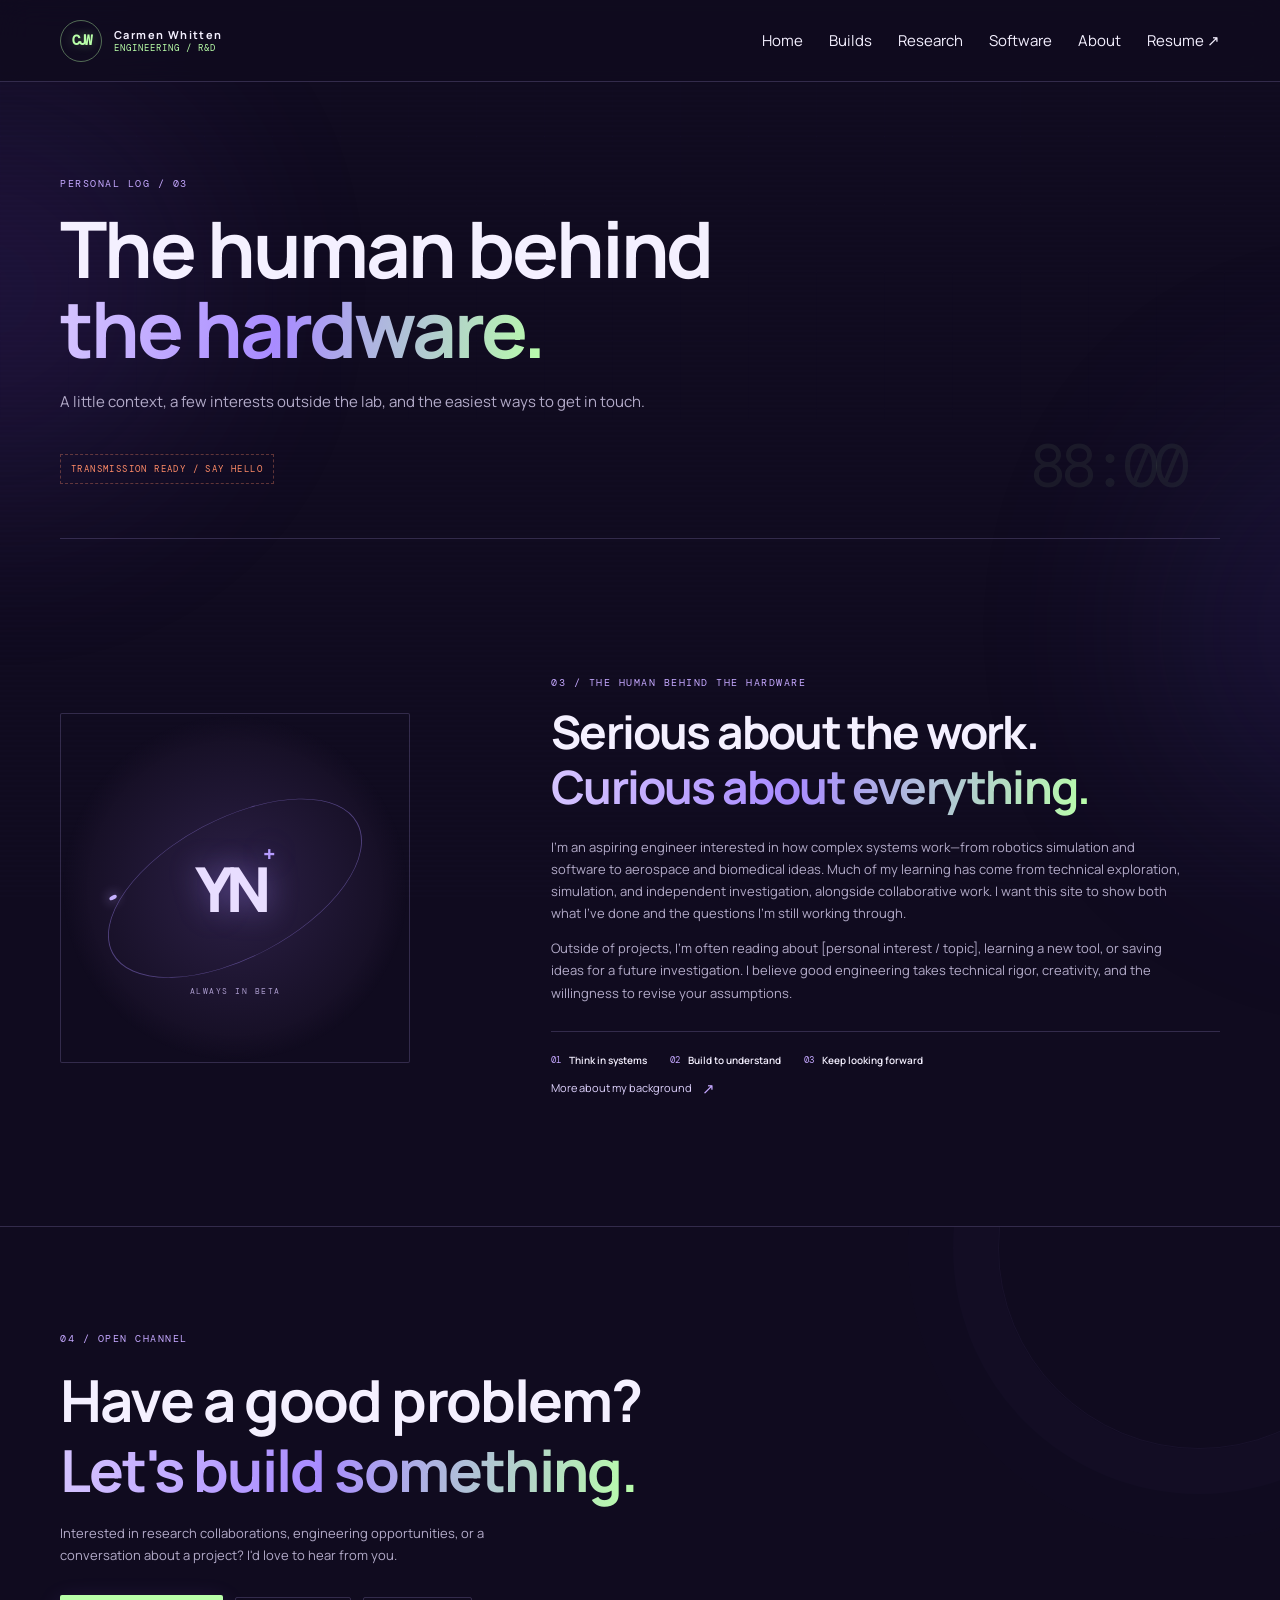
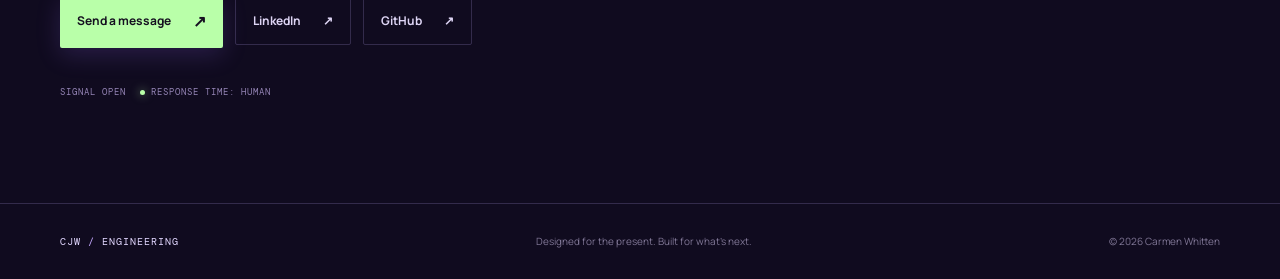
==== commit e3602a0b: "Update about.html" ====
--- a/about.html
+++ b/about.html
@@ -1,9 +1,7 @@
 <!doctype html><html lang="en"><head><meta charset="utf-8"><meta name="viewport" content="width=device-width, initial-scale=1"><meta name="theme-color" content="#100b1f"><meta name="description" content="Engineering portfolio spanning robotics, research, software, and aerospace."><title>About & Contact — Carmen Whitten</title><link rel="icon" href="assets/favicon.svg" type="image/svg+xml"><link rel="stylesheet" href="styles.css"><script src="script.js" defer></script></head><body><a class="skip-link" href="#main">Skip to content</a><div class="ambient ambient-one" aria-hidden="true"></div><div class="ambient ambient-two" aria-hidden="true"></div><header class="site-header">
   <a class="brand" href="index.html" aria-label="Carmen Whitten home"><span class="brand-mark">CJW</span><span class="brand-copy"><strong>Carmen Whitten</strong><small>ENGINEERING / R&amp;D</small></span></a>
   <button class="menu-toggle" aria-expanded="false" aria-controls="primary-nav" aria-label="Open navigation"><span></span><span></span></button>
-  <nav class="primary-nav" id="primary-nav" aria-label="Main navigation">
-    <a class="nav-link" href="index.html">Home</a><a class="nav-link" href="research.html">Research</a><a class="nav-link" href="projects.html">Projects</a><a class="nav-link active" href="about.html">About / Contact</a><a class="nav-resume" href="resume.html">Resume <span>↗</span></a>
-  </nav>
+ <nav class="primary-nav" aria-label="Main navigation"><a href="index.html">Home</a><a href="projects.html">Builds</a><a href="research.html">Research</a><a href="software.html">Software</a><a href="about.html">About</a><a href="resume.html">Resume ↗</a></nav>
 </header><main id="main"><section class="page-intro section-wrap"><div class="eyebrow">PERSONAL LOG / 03</div><h1>The human behind<br><span class="gradient-text">the hardware.</span></h1><p>A little context, a few interests outside the lab, and the easiest ways to get in touch.</p><div class="page-stamp">TRANSMISSION READY / SAY HELLO</div></section><section class="about-section section-wrap" id="about">
 <div class="about-mark"><div class="about-orbit"></div><div class="about-monogram">YN<span>+</span></div><span class="about-stamp">ALWAYS IN BETA</span></div>
 <div class="about-copy"><div class="eyebrow">03 / THE HUMAN BEHIND THE HARDWARE</div><h2>Serious about the work.<br/><span class="gradient-text">Curious about everything.</span></h2><p>I'm an aspiring engineer interested in how complex systems work—from robotics simulation and software to aerospace and biomedical ideas. Much of my learning has come from technical exploration, simulation, and independent investigation, alongside collaborative work. I want this site to show both what I've done and the questions I'm still working through.</p><p>Outside of projects, I'm often reading about [personal interest / topic], learning a new tool, or saving ideas for a future investigation. I believe good engineering takes technical rigor, creativity, and the willingness to revise your assumptions.</p><div class="about-facts"><div><span>01</span><strong>Think in systems</strong></div><div><span>02</span><strong>Build to understand</strong></div><div><span>03</span><strong>Keep looking forward</strong></div></div><a class="text-link" href="resume.html">More about my background <span>↗</span></a></div>
--- a/styles.css
+++ b/styles.css
@@ -129,7 +129,7 @@
 .future-status{color:var(--flux)!important}
 @media(max-width:680px){.route-map{padding-top:65px;padding-bottom:70px}.route-list a{grid-template-columns:34px 1fr 20px;gap:10px;padding:18px 0}.route-title{font-size:15px}.route-desc{grid-column:2;grid-row:2}.route-arrow{grid-column:3;grid-row:1}.page-intro{padding-top:65px;padding-bottom:38px}.page-intro h1{letter-spacing:-1.8px}.page-intro:after{right:0;bottom:12px;font-size:28px}.home-note{padding:18px}.hero-art{margin-top:20px}}
 
-/* Open-notebook layout: fewer boxes, clearer hierarchy, easier to expand. */
+/* Open-notebook layout: fewer boxes, clearer hierarchy, expandable. */
 .open-notebook { max-width: 980px; margin: 0 auto; padding: 2rem 1.5rem 5rem; }
 .open-notebook .section-heading { margin-bottom: 1.5rem; }
 .open-notebook .notebook-lede { max-width: 700px; color: var(--muted, #b9b0c9); line-height: 1.8; }
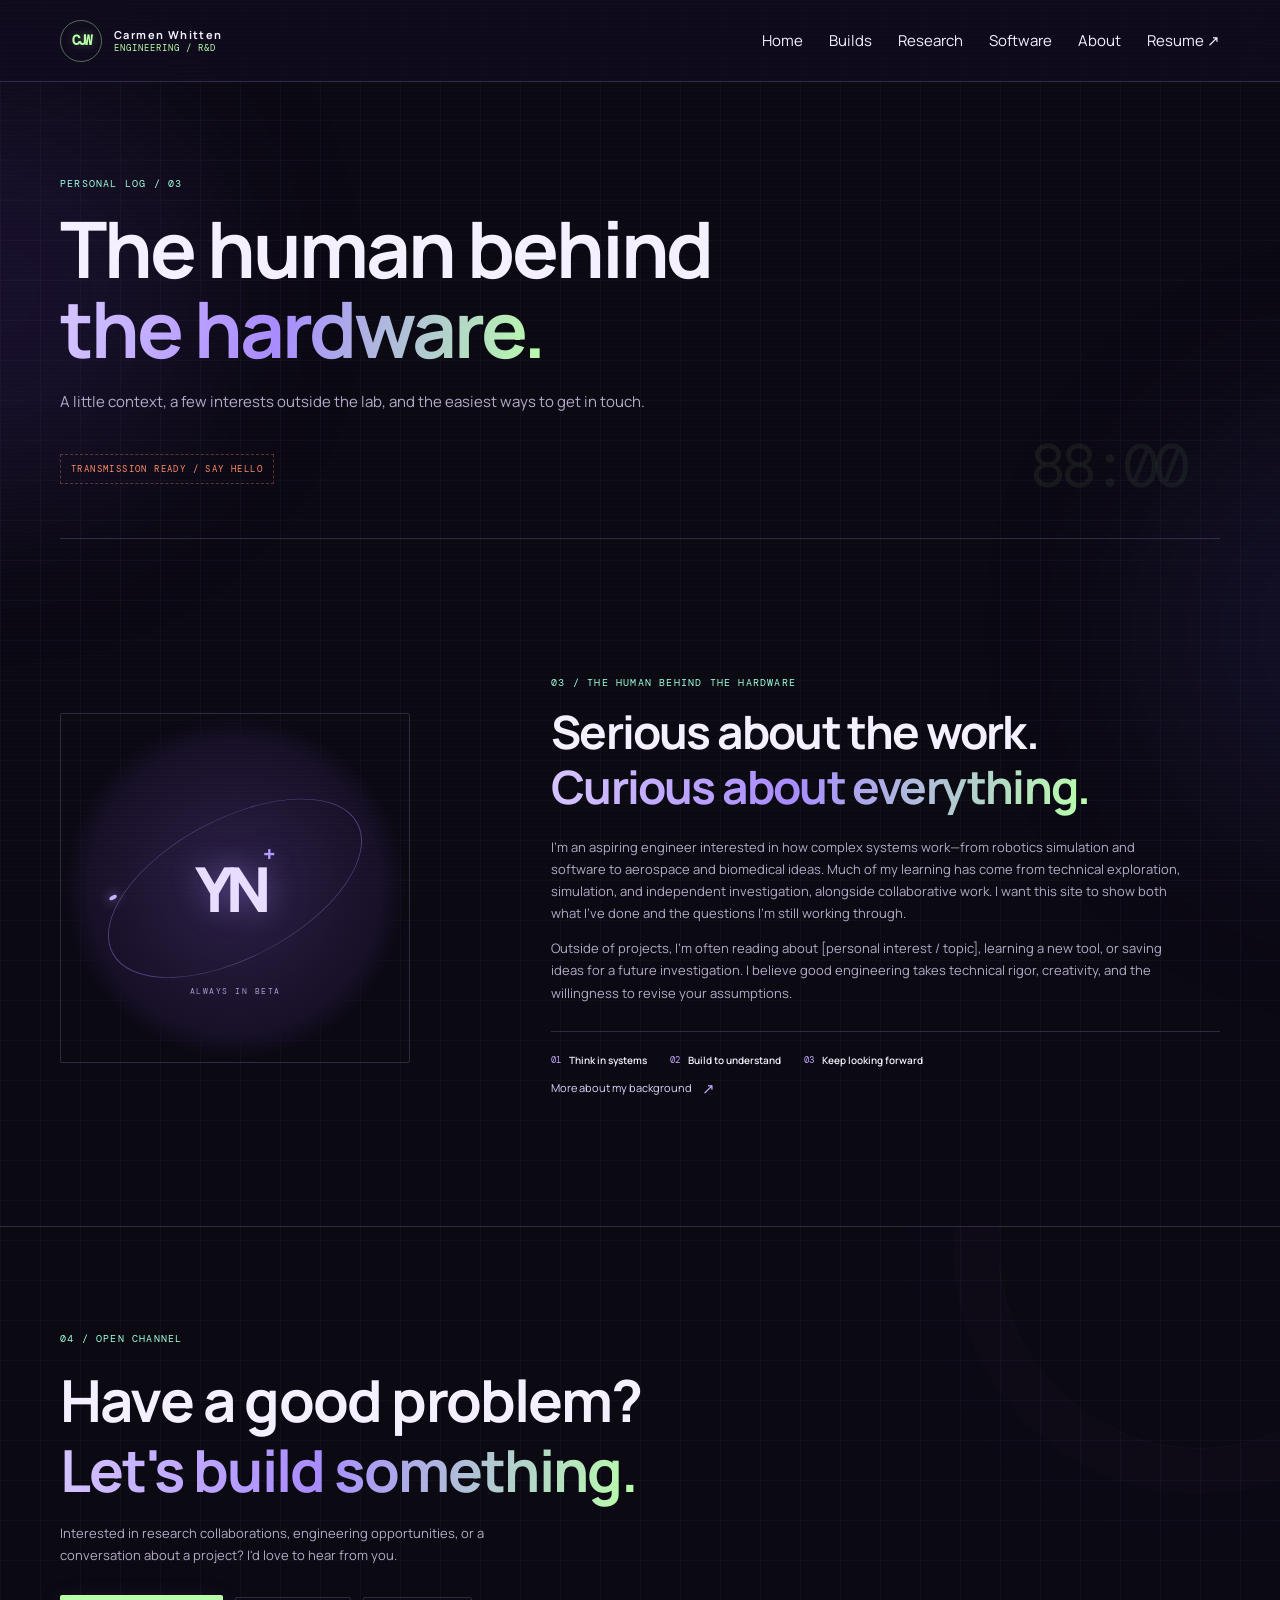
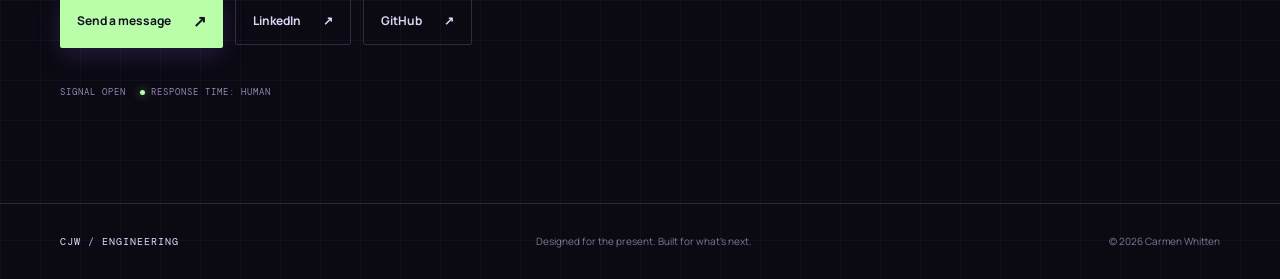
==== commit 0567fa43: "Update about.html" ====
--- a/about.html
+++ b/about.html
@@ -1,4 +1,4 @@
-<!doctype html><html lang="en"><head><meta charset="utf-8"><meta name="viewport" content="width=device-width, initial-scale=1"><meta name="theme-color" content="#100b1f"><meta name="description" content="Engineering portfolio spanning robotics, research, software, and aerospace."><title>About & Contact — Carmen Whitten</title><link rel="icon" href="assets/favicon.svg" type="image/svg+xml"><link rel="stylesheet" href="styles.css"><script src="script.js" defer></script></head><body><a class="skip-link" href="#main">Skip to content</a><div class="ambient ambient-one" aria-hidden="true"></div><div class="ambient ambient-two" aria-hidden="true"></div><header class="site-header">
+<!doctype html><html lang="en"><head><meta charset="utf-8"><meta name="viewport" content="width=device-width, initial-scale=1"><meta name="theme-color" content="#100b1f"><meta name="description" content="Engineering portfolio spanning robotics, research, software, and aerospace."><title>About & Contact — Carmen Whitten</title><link rel="icon" href="assets/favicon.svg" type="image/svg+xml"><link rel="stylesheet" href="styles.css"><link rel="stylesheet" href="bttf-theme.css"><script src="script.js" defer></script></head><body><a class="skip-link" href="#main">Skip to content</a><div class="ambient ambient-one" aria-hidden="true"></div><div class="ambient ambient-two" aria-hidden="true"></div><header class="site-header">
   <a class="brand" href="index.html" aria-label="Carmen Whitten home"><span class="brand-mark">CJW</span><span class="brand-copy"><strong>Carmen Whitten</strong><small>ENGINEERING / R&amp;D</small></span></a>
   <button class="menu-toggle" aria-expanded="false" aria-controls="primary-nav" aria-label="Open navigation"><span></span><span></span></button>
  <nav class="primary-nav" aria-label="Main navigation"><a href="index.html">Home</a><a href="projects.html">Builds</a><a href="research.html">Research</a><a href="software.html">Software</a><a href="about.html">About</a><a href="resume.html">Resume ↗</a></nav>
--- a/bttf-theme.css
+++ b/bttf-theme.css
@@ -0,0 +1,149 @@
+/* RETRO-FUTURIST THEME */
+
+:root {
+  --time-purple: #a78bfa;
+  --time-purple-light: #d6c7ff;
+  --time-cyan: #9effe0;
+  --time-orange: #ff986b;
+  --time-border: rgba(167, 139, 250, 0.26);
+}
+
+/* Subtle technical grid */
+body {
+  background-color: #0b0912;
+  background-image:
+    linear-gradient(rgba(167, 139, 250, 0.045) 1px, transparent 1px),
+    linear-gradient(90deg, rgba(167, 139, 250, 0.045) 1px, transparent 1px);
+  background-size: 40px 40px;
+}
+
+/* Fine scan lines: a subtle retro-computer effect */
+body::after {
+  content: "";
+  position: fixed;
+  inset: 0;
+  pointer-events: none;
+  z-index: 10;
+  opacity: 0.10;
+  background: repeating-linear-gradient(
+    to bottom,
+    transparent 0,
+    transparent 3px,
+    rgba(200, 185, 255, 0.12) 4px
+  );
+}
+
+/* Keep the website readable above the background effects */
+header,
+main,
+footer {
+  position: relative;
+}
+
+/* Purple borders with a hint of illuminated circuitry */
+article,
+.card,
+.project-card,
+.research-card,
+.panel {
+  border-color: var(--time-border);
+}
+
+/* Technical labels */
+.eyebrow,
+.section-label,
+.status-label {
+  color: var(--time-cyan);
+  letter-spacing: 0.12em;
+  text-transform: uppercase;
+}
+
+/* Purple-to-cyan headline accents */
+.gradient-text {
+  background: linear-gradient(
+    100deg,
+    var(--time-purple-light),
+    var(--time-purple),
+    var(--time-cyan)
+  );
+  -webkit-background-clip: text;
+  background-clip: text;
+  color: transparent;
+}
+
+/* Navigation accents */
+.primary-nav a.active,
+.primary-nav a[aria-current="page"] {
+  color: var(--time-cyan);
+}
+
+.primary-nav a:hover {
+  color: var(--time-purple-light);
+}
+
+/* Links */
+a {
+  text-underline-offset: 4px;
+}
+
+a:hover {
+  text-decoration-color: var(--time-cyan);
+}
+
+/* Purple glow for interactive elements */
+button,
+.button,
+.button-primary {
+  transition:
+    border-color 180ms ease,
+    box-shadow 180ms ease,
+    transform 180ms ease;
+}
+
+button:hover,
+.button:hover,
+.button-primary:hover {
+  box-shadow: 0 0 18px rgba(167, 139, 250, 0.16);
+}
+
+/* Technical panels */
+.technical-panel,
+.notebook-entry,
+.retro-panel {
+  border: 1px solid var(--time-border);
+  background: rgba(18, 14, 30, 0.82);
+}
+
+/* Small orange indicator details */
+.status-dot {
+  background: var(--time-cyan);
+  box-shadow: 0 0 10px rgba(158, 255, 224, 0.55);
+}
+
+.system-indicator {
+  color: var(--time-orange);
+}
+
+/* Selection color */
+::selection {
+  color: #100b1f;
+  background: var(--time-cyan);
+}
+
+/* Keyboard accessibility */
+a:focus-visible,
+button:focus-visible {
+  outline: 2px solid var(--time-cyan);
+  outline-offset: 4px;
+}
+
+/* Respect reduced-motion preferences */
+@media (prefers-reduced-motion: reduce) {
+  *,
+  *::before,
+  *::after {
+    scroll-behavior: auto !important;
+    animation-duration: 0.01ms !important;
+    transition-duration: 0.01ms !important;
+  }
+}
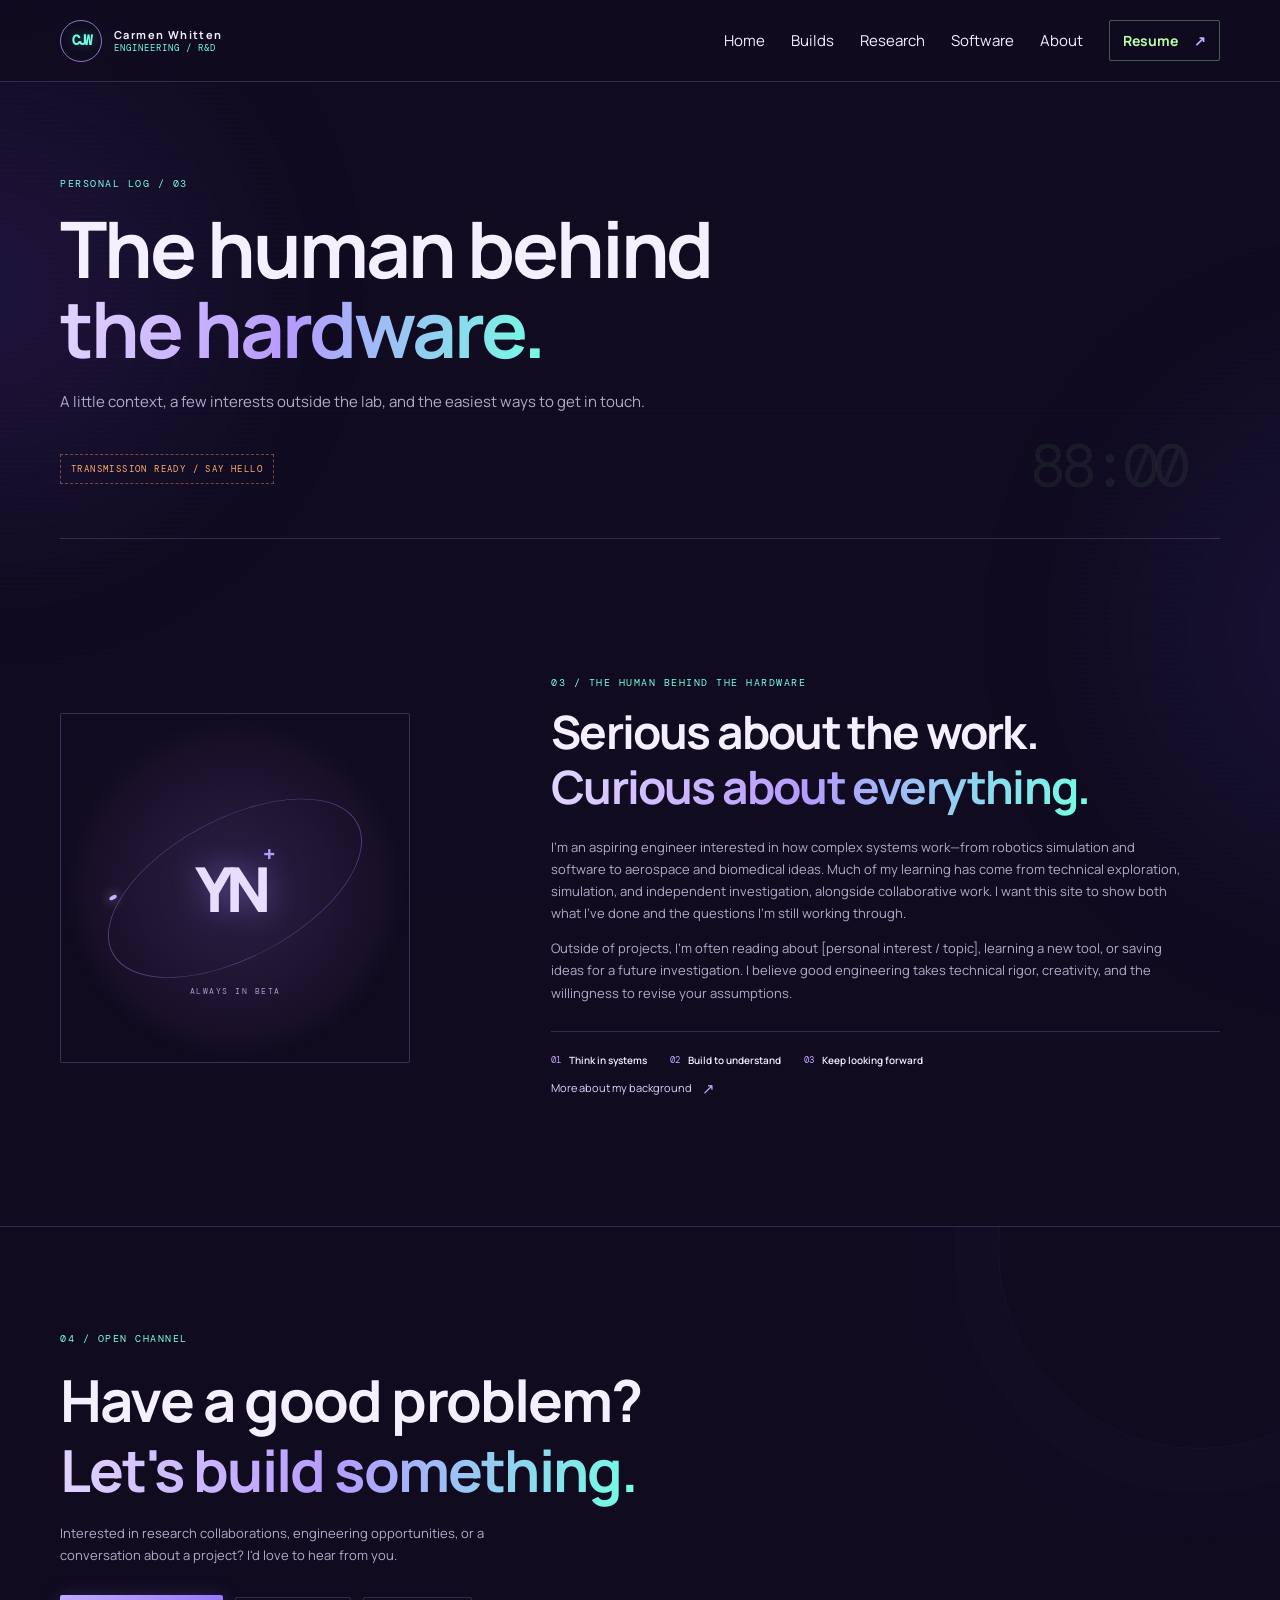
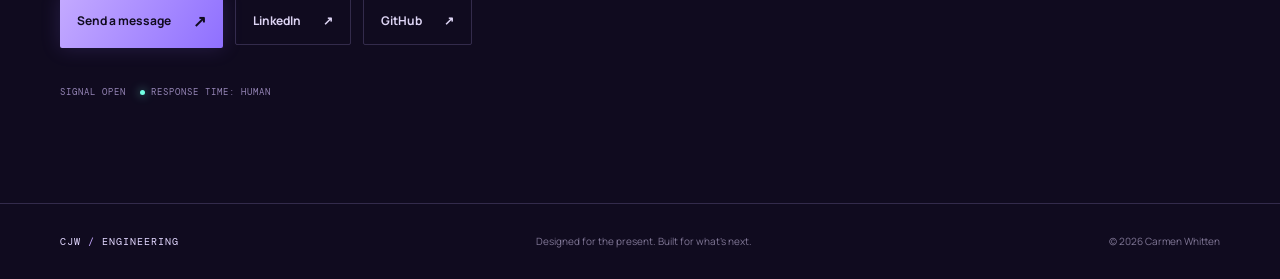
==== commit 7d354032: "Update about.html" ====
--- a/about.html
+++ b/about.html
@@ -1,7 +1,7 @@
 <!doctype html><html lang="en"><head><meta charset="utf-8"><meta name="viewport" content="width=device-width, initial-scale=1"><meta name="theme-color" content="#100b1f"><meta name="description" content="Engineering portfolio spanning robotics, research, software, and aerospace."><title>About & Contact — Carmen Whitten</title><link rel="icon" href="assets/favicon.svg" type="image/svg+xml"><link rel="stylesheet" href="styles.css"><link rel="stylesheet" href="bttf-theme.css"><script src="script.js" defer></script></head><body><a class="skip-link" href="#main">Skip to content</a><div class="ambient ambient-one" aria-hidden="true"></div><div class="ambient ambient-two" aria-hidden="true"></div><header class="site-header">
   <a class="brand" href="index.html" aria-label="Carmen Whitten home"><span class="brand-mark">CJW</span><span class="brand-copy"><strong>Carmen Whitten</strong><small>ENGINEERING / R&amp;D</small></span></a>
   <button class="menu-toggle" aria-expanded="false" aria-controls="primary-nav" aria-label="Open navigation"><span></span><span></span></button>
- <nav class="primary-nav" aria-label="Main navigation"><a href="index.html">Home</a><a href="projects.html">Builds</a><a href="research.html">Research</a><a href="software.html">Software</a><a href="about.html">About</a><a href="resume.html">Resume ↗</a></nav>
+ <nav class="primary-nav" aria-label="Main navigation"><a href="index.html">Home</a><a href="projects.html">Builds</a><a href="research.html">Research</a><a href="software.html">Software</a><a href="about.html">About</a><a class="nav-resume" href="resume.html">Resume <span>↗</span></a></nav>
 </header><main id="main"><section class="page-intro section-wrap"><div class="eyebrow">PERSONAL LOG / 03</div><h1>The human behind<br><span class="gradient-text">the hardware.</span></h1><p>A little context, a few interests outside the lab, and the easiest ways to get in touch.</p><div class="page-stamp">TRANSMISSION READY / SAY HELLO</div></section><section class="about-section section-wrap" id="about">
 <div class="about-mark"><div class="about-orbit"></div><div class="about-monogram">YN<span>+</span></div><span class="about-stamp">ALWAYS IN BETA</span></div>
 <div class="about-copy"><div class="eyebrow">03 / THE HUMAN BEHIND THE HARDWARE</div><h2>Serious about the work.<br/><span class="gradient-text">Curious about everything.</span></h2><p>I'm an aspiring engineer interested in how complex systems work—from robotics simulation and software to aerospace and biomedical ideas. Much of my learning has come from technical exploration, simulation, and independent investigation, alongside collaborative work. I want this site to show both what I've done and the questions I'm still working through.</p><p>Outside of projects, I'm often reading about [personal interest / topic], learning a new tool, or saving ideas for a future investigation. I believe good engineering takes technical rigor, creativity, and the willingness to revise your assumptions.</p><div class="about-facts"><div><span>01</span><strong>Think in systems</strong></div><div><span>02</span><strong>Build to understand</strong></div><div><span>03</span><strong>Keep looking forward</strong></div></div><a class="text-link" href="resume.html">More about my background <span>↗</span></a></div>
--- a/styles.css
+++ b/styles.css
@@ -1,9 +1,50 @@
 @import url('https://fonts.googleapis.com/css2?family=DM+Mono:wght@400;500&family=Manrope:wght@400;500;600;700;800&display=swap');
 
-:root{--bg:#100b1f;--bg-2:#151027;--panel:#1a1430;--panel-light:#21183b;--text:#f4f0ff;--muted:#b3abc9;--quiet:#807796;--purple:#a88bff;--purple-bright:#c6b3ff;--line:rgba(196,177,255,.17);--mono:'DM Mono',monospace;--sans:'Manrope',Arial,sans-serif;--max:1160px}
-*{box-sizing:border-box}html{scroll-behavior:smooth;scroll-padding-top:90px}body{margin:0;background:var(--bg);color:var(--text);font-family:var(--sans);font-size:15px;line-height:1.7;overflow-x:hidden}body:before{content:"";position:fixed;inset:0;pointer-events:none;z-index:-1;background-image:linear-gradient(rgba(180,155,255,.025) 1px,transparent 1px),linear-gradient(90deg,rgba(180,155,255,.025) 1px,transparent 1px);background-size:52px 52px;mask-image:linear-gradient(to bottom,black,transparent 80%)}a{color:inherit;text-decoration:none}button{font:inherit}.ambient{position:absolute;pointer-events:none;filter:blur(100px);opacity:.14;border-radius:50%;z-index:-1}.ambient-one{width:420px;height:420px;background:#7146d8;top:80px;left:-220px}.ambient-two{width:460px;height:460px;background:#4e3db3;top:400px;right:-330px}.section-wrap{width:min(var(--max),calc(100% - 48px));margin-inline:auto}.site-header{height:82px;padding:0 max(24px,calc((100% - var(--max))/2));display:flex;align-items:center;justify-content:space-between;border-bottom:1px solid var(--line);background:rgba(16,11,31,.83);backdrop-filter:blur(16px);position:sticky;top:0;z-index:20}.brand{display:flex;align-items:center;gap:12px}.brand-mark{width:39px;height:39px;border:1px solid #9271e8;border-radius:10px;display:grid;place-items:center;font-size:14px;font-weight:800;letter-spacing:-2px;background:linear-gradient(145deg,rgba(170,137,255,.22),rgba(170,137,255,.02));box-shadow:inset 0 0 20px #a88bff10}.brand-mark span{color:var(--purple)}.brand-copy{display:flex;flex-direction:column;line-height:1.4}.brand-copy strong{font-size:11px;letter-spacing:1.4px}.brand-copy small{font:9px var(--mono);color:var(--quiet);letter-spacing:1px}.primary-nav{display:flex;align-items:center;gap:26px}.nav-link{font-size:12px;color:var(--muted);transition:color .2s;background:none;border:0;padding:10px 0;cursor:pointer}.nav-link:hover,.nav-link.active{color:var(--text)}.nav-resume{font-size:12px;padding:10px 15px;border:1px solid #8165c7;border-radius:6px;color:#e4d9ff;background:rgba(135,100,216,.12)}.nav-resume span{margin-left:8px;color:var(--purple)}.nav-dropdown{position:relative}.chevron{font-size:17px;margin-left:4px;color:var(--purple)}.dropdown-menu{display:none;position:absolute;top:calc(100% + 8px);left:-18px;width:205px;padding:8px;background:#1a1430;border:1px solid var(--line);border-radius:9px;box-shadow:0 18px 40px #0005}.nav-dropdown.open .dropdown-menu{display:block}.dropdown-menu a{display:flex;gap:12px;padding:10px;border-radius:5px;font-size:12px;color:var(--muted)}.dropdown-menu a span{font:10px var(--mono);color:var(--purple)}.dropdown-menu a:hover{background:#ffffff09;color:white}.menu-toggle{display:none;background:none;border:0;color:white}.hero{min-height:690px;display:grid;grid-template-columns:1.03fr .97fr;align-items:center;gap:40px;padding-top:50px;padding-bottom:90px;position:relative}.eyebrow{font:10px var(--mono);letter-spacing:1.5px;color:var(--purple);display:flex;align-items:center;gap:10px}.status-dot{width:7px;height:7px;border-radius:50%;display:inline-block;background:#b9ffa9;box-shadow:0 0 12px #b9ffa988}.hero h1{font-size:clamp(48px,6vw,76px);line-height:1.07;letter-spacing:-4px;margin:26px 0 23px;font-weight:700}.gradient-text{background:linear-gradient(105deg,#f1eaff 0%,#b9a2ff 48%,#8b78e9 100%);-webkit-background-clip:text;background-clip:text;color:transparent}.hero-intro{font-size:17px;max-width:500px;color:#e0d9f2;line-height:1.8}.hero-intro strong{color:white}.hero-sub{max-width:470px;color:var(--muted);font-size:13px}.hero-actions,.contact-actions{display:flex;align-items:center;gap:12px;flex-wrap:wrap;margin-top:28px}.button{display:inline-flex;align-items:center;gap:22px;border-radius:6px;padding:13px 17px;font-size:12px;font-weight:700;transition:transform .2s,border-color .2s}.button:hover{transform:translateY(-2px)}.button-primary{background:linear-gradient(120deg,#b5a0ff,#8869df);color:#160e2b;box-shadow:0 7px 24px #8c6be933}.button-primary span{font-size:16px}.button-quiet{border:1px solid var(--line);color:#ded5f5}.button-quiet:hover{border-color:#8e75d5}.hero-meta{display:flex;gap:46px;margin-top:48px;padding-top:20px;border-top:1px solid var(--line);max-width:470px}.hero-meta div{display:flex;flex-direction:column;gap:4px}.meta-label{font:9px var(--mono);color:var(--quiet);letter-spacing:1px}.hero-meta strong{font-size:11px;font-weight:600;color:#d7cfee}.hero-art{aspect-ratio:1/1.05;max-height:490px;position:relative;border:1px solid rgba(186,160,255,.22);border-radius:12px;overflow:hidden;background:radial-gradient(ellipse at 50% 46%,#39265d 0%,#1a1230 38%,#120c20 74%)}.hero-art:before{content:"";position:absolute;inset:0;background:linear-gradient(transparent 49.7%,#a98aff16 50%,transparent 50.3%),linear-gradient(90deg,transparent 49.7%,#a98aff16 50%,transparent 50.3%);background-size:100% 100%;pointer-events:none}.art-topline,.art-bottomline{position:absolute;left:18px;right:18px;display:flex;justify-content:space-between;font:8px var(--mono);letter-spacing:.7px;color:#a99acb}.art-topline{top:17px}.art-bottomline{bottom:15px;padding-top:12px;border-top:1px solid var(--line)}.orbit{position:absolute;border:1px solid rgba(191,164,255,.5);border-radius:50%;left:50%;top:49%;transform:translate(-50%,-50%)}.orbit-a{width:56%;aspect-ratio:1;box-shadow:0 0 24px #9972ff13}.orbit-b{width:77%;aspect-ratio:1;border-style:dashed;border-color:#b19aff55;transform:translate(-50%,-50%) rotate(-25deg) scaleY(.46)}.orbit-c{width:82%;aspect-ratio:1;border-color:#8d72d855;transform:translate(-50%,-50%) rotate(53deg) scaleY(.47)}.core{position:absolute;left:50%;top:49%;transform:translate(-50%,-50%);width:27%;aspect-ratio:1;border-radius:50%;display:grid;place-items:center;background:radial-gradient(circle at 35% 30%,#d6c7ff,#8b68db 25%,#39215e 65%,#1a1230);box-shadow:0 0 28px #a37cff80,0 0 85px #9466f944,inset 0 0 20px #f2eaff88}.core-inner{width:67%;height:67%;border:1px solid #f1eaff9c;border-radius:50%;display:grid;place-items:center;font-size:21px;letter-spacing:-2px;font-weight:800;color:#fff}.crosshair{position:absolute;width:9px;height:9px;border:1px solid #d4c4ff;border-radius:50%;box-shadow:0 0 12px #bda6ff}.crosshair-one{left:22%;top:34%}.crosshair-two{right:19%;bottom:29%}.art-label{position:absolute;font:8px var(--mono);letter-spacing:.5px;color:#d3c5f5;display:flex;align-items:center;gap:7px}.label-line{display:inline-block;width:25px;height:1px;background:#a98aff}.label-a{left:8%;top:29%}.label-b{right:6%;bottom:31%}.coordinate{position:absolute;font:8px var(--mono);color:#796b9b;letter-spacing:1px}.coord-a{left:18px;bottom:57px}.coord-b{right:18px;top:48px;writing-mode:vertical-rl}.scroll-cue{position:absolute;bottom:28px;left:0;display:flex;align-items:center;gap:12px;font:9px var(--mono);letter-spacing:1.2px;color:var(--quiet)}.scroll-cue span{display:block;width:35px;height:1px;background:var(--purple)}.ticker{overflow:hidden;border-block:1px solid var(--line);background:#171127;padding:15px 0}.ticker-track{display:flex;justify-content:space-around;gap:35px;white-space:nowrap;font:10px var(--mono);letter-spacing:2px;color:#b6a8d9}.ticker i{font-style:normal;color:#8f71df}.work-section{padding-top:120px;padding-bottom:120px}.section-heading{display:flex;justify-content:space-between;align-items:end;gap:30px;margin-bottom:38px}.section-heading h2,.about-copy h2,.contact-inner h2{font-size:clamp(31px,4vw,46px);line-height:1.2;letter-spacing:-1.8px;margin:15px 0 0}.section-heading>p{max-width:330px;color:var(--muted);font-size:12px;margin:0 0 5px}.discipline-grid{display:grid;grid-template-columns:repeat(4,1fr);gap:13px}.discipline-card{min-height:300px;border:1px solid var(--line);border-radius:9px;padding:20px 18px;background:linear-gradient(145deg,#20183a8c,#171126a6);position:relative;overflow:hidden;transition:transform .25s,border-color .25s}.discipline-card:after{content:"";position:absolute;width:130px;height:130px;right:-70px;top:-70px;border-radius:50%;background:#9b7aff;filter:blur(60px);opacity:.12}.discipline-card:hover{transform:translateY(-4px);border-color:#a88bff66}.card-index{font:9px var(--mono);color:#a99acb;letter-spacing:.8px}.discipline-card h3{font-size:16px;margin:13px 0 8px;letter-spacing:-.4px}.discipline-card p{font-size:11px;line-height:1.8;color:var(--muted);min-height:60px}.card-icon{height:65px;margin:16px 0 8px;position:relative;width:72px}.robot-icon span{position:absolute;width:20px;height:20px;border:1px solid #b5a0ff;border-radius:5px;left:25px;top:5px}.robot-icon span:nth-child(2){width:42px;height:17px;left:14px;top:30px;border-radius:3px}.robot-icon span:nth-child(3){width:8px;height:8px;left:31px;top:11px;background:#b5a0ff}.robot-icon i{position:absolute;width:1px;height:11px;background:#b5a0ff;left:35px;top:20px}.research-icon span{position:absolute;width:40px;height:40px;border:1px solid #c0aaff;border-radius:50%;left:13px;top:6px}.research-icon span:nth-child(2){width:25px;height:25px;left:21px;top:14px;border-color:#7f68d2}.research-icon span:nth-child(3){width:8px;height:8px;left:30px;top:23px;background:#b9a2ff}.software-icon span{font:25px var(--mono);color:#b7a2ff;position:absolute;top:8px;left:5px;letter-spacing:-4px}.aerospace-icon span{font-size:38px;position:absolute;color:#c7b6ff;left:16px;top:0}.aerospace-icon i{position:absolute;width:54px;height:22px;border:1px solid #9a7ce9;border-radius:50%;left:3px;top:18px;transform:rotate(-35deg)}.tag-row{display:flex;flex-wrap:wrap;gap:5px;margin:15px 0}.tag-row span{font:8px var(--mono);letter-spacing:.2px;padding:4px 6px;border:1px solid #b39be928;border-radius:3px;color:#c2b5df;background:#b69cff08}.text-link{font-size:11px;color:#e0d4ff;display:inline-flex;align-items:center;gap:10px;margin-top:7px}.text-link span{color:var(--purple);font-size:15px;transition:transform .2s}.text-link:hover span{transform:translate(3px,-2px)}.featured-section{background:#151027;border-block:1px solid var(--line);padding:110px 0}.project-list{display:flex;flex-direction:column;gap:16px}.project-row{display:grid;grid-template-columns:.85fr 1.15fr;min-height:255px;border:1px solid var(--line);border-radius:9px;overflow:hidden;background:#1a1430}.project-visual{position:relative;min-height:255px;overflow:hidden;background:radial-gradient(ellipse at 50% 50%,#443064,#1a1430 70%)}.visual-grid{position:absolute;inset:0;background-image:linear-gradient(#b69cff14 1px,transparent 1px),linear-gradient(90deg,#b69cff14 1px,transparent 1px);background-size:24px 24px;transform:perspective(200px) rotateX(12deg) scale(1.2)}.mini-arm{position:absolute;left:50%;top:47%;width:150px;height:100px;transform:translate(-50%,-50%)}.mini-arm:before{content:"";position:absolute;left:31px;top:22px;width:68px;height:12px;border-radius:8px;background:#9b83d8;transform:rotate(-38deg);transform-origin:left center;box-shadow:0 0 20px #9c7aff55}.mini-arm:after{content:"";position:absolute;left:77px;top:-5px;width:12px;height:65px;border-radius:7px;background:#c7b5ff;transform:rotate(35deg);transform-origin:bottom center}.mini-arm i,.mini-arm b{position:absolute;width:25px;height:25px;border-radius:50%;border:5px solid #d3c5ff;background:#3a285c;z-index:1}.mini-arm i{left:20px;top:10px}.mini-arm b{left:83px;top:38px}.mini-arm em{position:absolute;left:91px;top:57px;width:3px;height:30px;background:#c7b5ff;transform:rotate(-20deg)}.mini-arm span{position:absolute;left:80px;top:83px;width:26px;height:3px;background:#c7b5ff;transform:rotate(-20deg)}.visual-caption{position:absolute;bottom:14px;left:16px;font:8px var(--mono);letter-spacing:1px;color:#b6a5d8}.visual-research{background:radial-gradient(ellipse at 50% 40%,#322653,#151027)}.plot-line{position:absolute;left:12%;right:10%;top:30%;height:45%;border-bottom:1px solid #b9a2ff44;border-left:1px solid #b9a2ff44;background:linear-gradient(155deg,transparent 0 25%,#a98bff 25.5% 26%,transparent 26.5% 42%,#a98bff 42.5% 43%,transparent 43.5% 54%,#a98bff 54.5% 55%,transparent 55.5%);clip-path:polygon(0 90%,14% 72%,28% 77%,43% 40%,58% 53%,73% 18%,88% 30%,100% 2%,100% 100%,0 100%)}.plot-dot{position:absolute;width:7px;height:7px;border-radius:50%;background:#d3c3ff;left:72%;top:37%;box-shadow:0 0 12px #b9a2ff}.plot-axis{position:absolute;bottom:15px;right:16px;font:7px var(--mono);color:#8779a6;letter-spacing:.7px}.visual-software{background:radial-gradient(ellipse at 50% 50%,#36254f,#151027)}.code-window{position:absolute;left:50%;top:50%;transform:translate(-50%,-50%);width:75%;padding:16px;border:1px solid #a88bff44;border-radius:7px;background:#100b1fdd;display:flex;flex-direction:column;gap:7px;font:10px var(--mono);color:#d8ccf7;box-shadow:0 15px 30px #0003}.code-dots{color:#a88bff;font-size:8px;margin-bottom:7px}.code-window .indent{padding-left:12px;color:#9f90c2}.code-window .code-accent{color:#c0ffa9}.visual-aerospace{background:radial-gradient(ellipse at 50% 45%,#30264e,#110c20)}.planet{position:absolute;width:90px;height:90px;border-radius:50%;left:45%;top:35%;background:radial-gradient(circle at 30% 30%,#d4c2ff,#7c5fc6 40%,#30204d 72%);box-shadow:0 0 35px #9a7aff33}.trajectory{position:absolute;width:210px;height:90px;border:1px solid #a88bff9c;border-radius:50%;left:22%;top:34%;transform:rotate(-24deg)}.trajectory:after{content:"";position:absolute;right:17px;top:3px;width:6px;height:6px;border-radius:50%;background:#d8caff;box-shadow:0 0 12px #c8afff}.project-info{padding:27px 32px;align-self:center}.project-meta{display:flex;justify-content:space-between;font:9px var(--mono);letter-spacing:.8px;color:var(--purple)}.project-meta span+span{color:var(--quiet)}.project-info h3{font-size:20px;letter-spacing:-.6px;margin:12px 0 7px}.project-info p{font-size:12px;color:var(--muted);max-width:510px;margin:0}.project-info .tag-row{margin:13px 0}.about-section{display:grid;grid-template-columns:.75fr 1.25fr;gap:90px;align-items:center;padding-top:125px;padding-bottom:125px}.about-mark{aspect-ratio:1;max-width:350px;position:relative;border:1px solid var(--line);border-radius:50%;display:grid;place-items:center;background:radial-gradient(circle,#2c2046 0%,#171027 60%,transparent 70%)}.about-orbit{position:absolute;inset:10%;border:1px solid #a88bff65;border-radius:50%;transform:rotate(-28deg) scaleY(.5)}.about-orbit:after{content:"";position:absolute;left:8%;top:13%;width:8px;height:8px;border-radius:50%;background:#c5b1ff;box-shadow:0 0 16px #bca0ff}.about-monogram{font-size:62px;font-weight:800;letter-spacing:-8px;color:#e8ddff;text-shadow:0 0 30px #a88bff66}.about-monogram span{font-size:22px;color:#b69cff;vertical-align:top;letter-spacing:0}.about-stamp{position:absolute;bottom:19%;font:8px var(--mono);letter-spacing:1.5px;color:#a99acb}.about-copy h2{margin-bottom:22px}.about-copy>p{font-size:13px;color:var(--muted);max-width:640px}.about-facts{display:flex;gap:23px;flex-wrap:wrap;border-top:1px solid var(--line);padding-top:20px;margin-top:27px}.about-facts div{display:flex;gap:8px;align-items:center;font-size:10px}.about-facts span{font:9px var(--mono);color:var(--purple)}.about-facts strong{font-weight:600}.contact-section{background:linear-gradient(110deg,#211638,#171027 60%,#20163a);border-block:1px solid var(--line);position:relative;overflow:hidden}.contact-section:after{content:"";position:absolute;width:400px;height:400px;right:-120px;top:-180px;border:1px solid #a88bff1d;border-radius:50%;box-shadow:0 0 0 45px #a88bff08,0 0 0 90px #a88bff05}.contact-inner{padding-top:105px;padding-bottom:105px;position:relative;z-index:1}.contact-inner h2{font-size:clamp(38px,5vw,58px);margin-top:20px}.contact-inner>p{max-width:480px;font-size:13px;color:var(--muted);margin-top:18px}.contact-coordinate{font:9px var(--mono);letter-spacing:1px;color:#9585b6;margin-top:38px}.contact-coordinate .status-dot{margin-left:8px;width:5px;height:5px}.site-footer{width:min(var(--max),calc(100% - 48px));margin:auto;min-height:75px;display:flex;align-items:center;justify-content:space-between;gap:15px;font-size:10px;color:var(--quiet)}.footer-brand{font:10px var(--mono);letter-spacing:1px;color:#e2d7ff}.footer-brand span{color:var(--purple)}.skip-link{position:absolute;left:-999px;top:0;background:white;color:black;padding:8px;z-index:100}.skip-link:focus{left:8px}.resume-page{min-height:100vh}.resume-main{max-width:900px;margin:0 auto;padding:70px 24px 100px}.resume-top{display:flex;justify-content:space-between;gap:25px;align-items:start;border-bottom:1px solid var(--line);padding-bottom:28px}.resume-top h1{font-size:42px;line-height:1.1;margin:8px 0}.resume-top p{color:var(--muted);font-size:12px}.resume-actions{display:flex;gap:10px;flex-wrap:wrap}.resume-actions .button{cursor:pointer}.resume-block{padding:26px 0;border-bottom:1px solid var(--line)}.resume-block h2{font-size:12px;letter-spacing:1.5px;color:var(--purple);font-family:var(--mono);font-weight:400}.resume-entry{display:flex;justify-content:space-between;gap:20px;margin-top:18px}.resume-entry h3{font-size:15px;margin:0}.resume-entry p,.resume-block>p{font-size:12px;color:var(--muted);margin:5px 0}.resume-date{font:10px var(--mono);color:var(--quiet);white-space:nowrap}.resume-note{border:1px dashed #a88bff55;border-radius:8px;padding:16px;color:var(--muted);font-size:12px;margin-top:25px}.resume-back{display:inline-block;margin-bottom:30px;color:#d9caff;font-size:12px}
+:root{--bg:#160d2b;--bg-2:#1a1030;--panel:#201638;--panel-light:#281c45;--text:#f4f0ff;--muted:#b3abc9;--quiet:#807796;--purple:#b69aff;--purple-bright:#d1c0ff;--line:rgba(196,177,255,.22);--mono:'DM Mono',monospace;--sans:'Manrope',Arial,sans-serif;--max:1160px}
+*{box-sizing:border-box}html{scroll-behavior:smooth;scroll-padding-top:90px}body{margin:0;background:var(--bg);color:var(--text);font-family:var(--sans);font-size:15px;line-height:1.7;overflow-x:hidden}body:before{content:"";position:fixed;inset:0;pointer-events:none;z-index:-1;background-image:linear-gradient(rgba(180,155,255,.025) 1px,transparent 1px),linear-gradient(90deg,rgba(180,155,255,.025) 1px,transparent 1px);background-size:52px 52px;mask-image:linear-gradient(to bottom,black,transparent 80%)}a{color:inherit;text-decoration:none}button{font:inherit}.ambient{position:absolute;pointer-events:none;filter:blur(100px);opacity:.14;border-radius:50%;z-index:-1}.ambient-one{width:420px;height:420px;background:#7146d8;top:80px;left:-220px}.ambient-two{width:460px;height:460px;background:#4e3db3;top:400px;right:-330px}.section-wrap{width:min(var(--max),calc(100% - 48px));margin-inline:auto}.site-header{height:82px;padding:0 max(24px,calc((100% - var(--max))/2));display:flex;align-items:center;justify-content:space-between;border-bottom:1px solid var(--line);background:rgba(16,11,31,.83);backdrop-filter:blur(16px);position:sticky;top:0;z-index:20}.brand{display:flex;align-items:center;gap:12px}.brand-mark{width:39px;height:39px;border:1px solid #9271e8;border-radius:10px;display:grid;place-items:center;font-size:14px;font-weight:800;letter-spacing:-2px;background:linear-gradient(145deg,rgba(170,137,255,.22),rgba(170,137,255,.02));box-shadow:inset 0 0 20px #a88bff10}.brand-mark span{color:var(--purple)}.brand-copy{display:flex;flex-direction:column;line-height:1.4}.brand-copy strong{font-size:11px;letter-spacing:1.4px}.brand-copy small{font:9px var(--mono);color:var(--quiet);letter-spacing:1px}.primary-nav{display:flex;align-items:center;gap:26px}.nav-link{font-size:12px;color:var(--muted);transition:color .2s;background:none;border:0;padding:10px 0;cursor:pointer}.nav-link:hover,.nav-link.active{color:var(--text)}.nav-resume{font-size:14px;font-weight:700;padding:10px 16px;border:1px solid #a88bff;border-radius:6px;color:#e4d9ff;background:rgba(135,100,216,.16);white-space:nowrap;display:inline-flex;align-items:center;gap:8px;line-height:1.4}.nav-resume span{margin-left:8px;color:var(--purple)}.nav-dropdown{position:relative}.chevron{font-size:17px;margin-left:4px;color:var(--purple)}.dropdown-menu{display:none;position:absolute;top:calc(100% + 8px);left:-18px;width:205px;padding:8px;background:#1a1430;border:1px solid var(--line);border-radius:9px;box-shadow:0 18px 40px #0005}.nav-dropdown.open .dropdown-menu{display:block}.dropdown-menu a{display:flex;gap:12px;padding:10px;border-radius:5px;font-size:12px;color:var(--muted)}.dropdown-menu a span{font:10px var(--mono);color:var(--purple)}.dropdown-menu a:hover{background:#ffffff09;color:white}.menu-toggle{display:none;background:none;border:0;color:white}.hero{min-height:690px;display:grid;grid-template-columns:1.03fr .97fr;align-items:center;gap:40px;padding-top:50px;padding-bottom:90px;position:relative}.eyebrow{font:10px var(--mono);letter-spacing:1.5px;color:var(--purple);display:flex;align-items:center;gap:10px}.status-dot{width:7px;height:7px;border-radius:50%;display:inline-block;background:#b9ffa9;box-shadow:0 0 12px #b9ffa988}.hero h1{font-size:clamp(48px,6vw,76px);line-height:1.07;letter-spacing:-4px;margin:26px 0 23px;font-weight:700}.gradient-text{background:linear-gradient(105deg,#f1eaff 0%,#b9a2ff 48%,#8b78e9 100%);-webkit-background-clip:text;background-clip:text;color:transparent}.hero-intro{font-size:17px;max-width:500px;color:#e0d9f2;line-height:1.8}.hero-intro strong{color:white}.hero-sub{max-width:470px;color:var(--muted);font-size:13px}.hero-actions,.contact-actions{display:flex;align-items:center;gap:12px;flex-wrap:wrap;margin-top:28px}.button{display:inline-flex;align-items:center;gap:22px;border-radius:6px;padding:13px 17px;font-size:12px;font-weight:700;transition:transform .2s,border-color .2s}.button:hover{transform:translateY(-2px)}.button-primary{background:linear-gradient(120deg,#b5a0ff,#8869df);color:#160e2b;box-shadow:0 7px 24px #8c6be933}.button-primary span{font-size:16px}.button-quiet{border:1px solid var(--line);color:#ded5f5}.button-quiet:hover{border-color:#8e75d5}.hero-meta{display:flex;gap:46px;margin-top:48px;padding-top:20px;border-top:1px solid var(--line);max-width:470px}.hero-meta div{display:flex;flex-direction:column;gap:4px}.meta-label{font:9px var(--mono);color:var(--quiet);letter-spacing:1px}.hero-meta strong{font-size:11px;font-weight:600;color:#d7cfee}.hero-art{aspect-ratio:1/1.05;max-height:490px;position:relative;border:1px solid rgba(186,160,255,.22);border-radius:12px;overflow:hidden;background:radial-gradient(ellipse at 50% 46%,#39265d 0%,#1a1230 38%,#120c20 74%)}.hero-art:before{content:"";position:absolute;inset:0;background:linear-gradient(transparent 49.7%,#a98aff16 50%,transparent 50.3%),linear-gradient(90deg,transparent 49.7%,#a98aff16 50%,transparent 50.3%);background-size:100% 100%;pointer-events:none}.art-topline,.art-bottomline{position:absolute;left:18px;right:18px;display:flex;justify-content:space-between;font:8px var(--mono);letter-spacing:.7px;color:#a99acb}.art-topline{top:17px}.art-bottomline{bottom:15px;padding-top:12px;border-top:1px solid var(--line)}.orbit{position:absolute;border:1px solid rgba(191,164,255,.5);border-radius:50%;left:50%;top:49%;transform:translate(-50%,-50%)}.orbit-a{width:56%;aspect-ratio:1;box-shadow:0 0 24px #9972ff13}.orbit-b{width:77%;aspect-ratio:1;border-style:dashed;border-color:#b19aff55;transform:translate(-50%,-50%) rotate(-25deg) scaleY(.46)}.orbit-c{width:82%;aspect-ratio:1;border-color:#8d72d855;transform:translate(-50%,-50%) rotate(53deg) scaleY(.47)}.core{position:absolute;left:50%;top:49%;transform:translate(-50%,-50%);width:27%;aspect-ratio:1;border-radius:50%;display:grid;place-items:center;background:radial-gradient(circle at 35% 30%,#d6c7ff,#8b68db 25%,#39215e 65%,#1a1230);box-shadow:0 0 28px #a37cff80,0 0 85px #9466f944,inset 0 0 20px #f2eaff88}.core-inner{width:67%;height:67%;border:1px solid #f1eaff9c;border-radius:50%;display:grid;place-items:center;font-size:21px;letter-spacing:-2px;font-weight:800;color:#fff}.crosshair{position:absolute;width:9px;height:9px;border:1px solid #d4c4ff;border-radius:50%;box-shadow:0 0 12px #bda6ff}.crosshair-one{left:22%;top:34%}.crosshair-two{right:19%;bottom:29%}.art-label{position:absolute;font:8px var(--mono);letter-spacing:.5px;color:#d3c5f5;display:flex;align-items:center;gap:7px}.label-line{display:inline-block;width:25px;height:1px;background:#a98aff}.label-a{left:8%;top:29%}.label-b{right:6%;bottom:31%}.coordinate{position:absolute;font:8px var(--mono);color:#796b9b;letter-spacing:1px}.coord-a{left:18px;bottom:57px}.coord-b{right:18px;top:48px;writing-mode:vertical-rl}.scroll-cue{position:absolute;bottom:28px;left:0;display:flex;align-items:center;gap:12px;font:9px var(--mono);letter-spacing:1.2px;color:var(--quiet)}.scroll-cue span{display:block;width:35px;height:1px;background:var(--purple)}.ticker{overflow:hidden;border-block:1px solid var(--line);background:#171127;padding:15px 0}.ticker-track{display:flex;justify-content:space-around;gap:35px;white-space:nowrap;font:10px var(--mono);letter-spacing:2px;color:#b6a8d9}.ticker i{font-style:normal;color:#8f71df}.work-section{padding-top:120px;padding-bottom:120px}.section-heading{display:flex;justify-content:space-between;align-items:end;gap:30px;margin-bottom:38px}.section-heading h2,.about-copy h2,.contact-inner h2{font-size:clamp(31px,4vw,46px);line-height:1.2;letter-spacing:-1.8px;margin:15px 0 0}.section-heading>p{max-width:330px;color:var(--muted);font-size:12px;margin:0 0 5px}.discipline-grid{display:grid;grid-template-columns:repeat(4,1fr);gap:13px}.discipline-card{min-height:300px;border:1px solid var(--line);border-radius:9px;padding:20px 18px;background:linear-gradient(145deg,#20183a8c,#171126a6);position:relative;overflow:hidden;transition:transform .25s,border-color .25s}.discipline-card:after{content:"";position:absolute;width:130px;height:130px;right:-70px;top:-70px;border-radius:50%;background:#9b7aff;filter:blur(60px);opacity:.12}.discipline-card:hover{transform:translateY(-4px);border-color:#a88bff66}.card-index{font:9px var(--mono);color:#a99acb;letter-spacing:.8px}.discipline-card h3{font-size:16px;margin:13px 0 8px;letter-spacing:-.4px}.discipline-card p{font-size:11px;line-height:1.8;color:var(--muted);min-height:60px}.card-icon{height:65px;margin:16px 0 8px;position:relative;width:72px}.robot-icon span{position:absolute;width:20px;height:20px;border:1px solid #b5a0ff;border-radius:5px;left:25px;top:5px}.robot-icon span:nth-child(2){width:42px;height:17px;left:14px;top:30px;border-radius:3px}.robot-icon span:nth-child(3){width:8px;height:8px;left:31px;top:11px;background:#b5a0ff}.robot-icon i{position:absolute;width:1px;height:11px;background:#b5a0ff;left:35px;top:20px}.research-icon span{position:absolute;width:40px;height:40px;border:1px solid #c0aaff;border-radius:50%;left:13px;top:6px}.research-icon span:nth-child(2){width:25px;height:25px;left:21px;top:14px;border-color:#7f68d2}.research-icon span:nth-child(3){width:8px;height:8px;left:30px;top:23px;background:#b9a2ff}.software-icon span{font:25px var(--mono);color:#b7a2ff;position:absolute;top:8px;left:5px;letter-spacing:-4px}.aerospace-icon span{font-size:38px;position:absolute;color:#c7b6ff;left:16px;top:0}.aerospace-icon i{position:absolute;width:54px;height:22px;border:1px solid #9a7ce9;border-radius:50%;left:3px;top:18px;transform:rotate(-35deg)}.tag-row{display:flex;flex-wrap:wrap;gap:5px;margin:15px 0}.tag-row span{font:8px var(--mono);letter-spacing:.2px;padding:4px 6px;border:1px solid #b39be928;border-radius:3px;color:#c2b5df;background:#b69cff08}.text-link{font-size:11px;color:#e0d4ff;display:inline-flex;align-items:center;gap:10px;margin-top:7px}.text-link span{color:var(--purple);font-size:15px;transition:transform .2s}.text-link:hover span{transform:translate(3px,-2px)}.featured-section{background:#151027;border-block:1px solid var(--line);padding:110px 0}.project-list{display:flex;flex-direction:column;gap:16px}.project-row{display:grid;grid-template-columns:.85fr 1.15fr;min-height:255px;border:1px solid var(--line);border-radius:9px;overflow:hidden;background:#1a1430}.project-visual{position:relative;min-height:255px;overflow:hidden;background:radial-gradient(ellipse at 50% 50%,#443064,#1a1430 70%)}.visual-grid{position:absolute;inset:0;background-image:linear-gradient(#b69cff14 1px,transparent 1px),linear-gradient(90deg,#b69cff14 1px,transparent 1px);background-size:24px 24px;transform:perspective(200px) rotateX(12deg) scale(1.2)}.mini-arm{position:absolute;left:50%;top:47%;width:150px;height:100px;transform:translate(-50%,-50%)}.mini-arm:before{content:"";position:absolute;left:31px;top:22px;width:68px;height:12px;border-radius:8px;background:#9b83d8;transform:rotate(-38deg);transform-origin:left center;box-shadow:0 0 20px #9c7aff55}.mini-arm:after{content:"";position:absolute;left:77px;top:-5px;width:12px;height:65px;border-radius:7px;background:#c7b5ff;transform:rotate(35deg);transform-origin:bottom center}.mini-arm i,.mini-arm b{position:absolute;width:25px;height:25px;border-radius:50%;border:5px solid #d3c5ff;background:#3a285c;z-index:1}.mini-arm i{left:20px;top:10px}.mini-arm b{left:83px;top:38px}.mini-arm em{position:absolute;left:91px;top:57px;width:3px;height:30px;background:#c7b5ff;transform:rotate(-20deg)}.mini-arm span{position:absolute;left:80px;top:83px;width:26px;height:3px;background:#c7b5ff;transform:rotate(-20deg)}.visual-caption{position:absolute;bottom:14px;left:16px;font:8px var(--mono);letter-spacing:1px;color:#b6a5d8}.visual-research{background:radial-gradient(ellipse at 50% 40%,#322653,#151027)}.plot-line{position:absolute;left:12%;right:10%;top:30%;height:45%;border-bottom:1px solid #b9a2ff44;border-left:1px solid #b9a2ff44;background:linear-gradient(155deg,transparent 0 25%,#a98bff 25.5% 26%,transparent 26.5% 42%,#a98bff 42.5% 43%,transparent 43.5% 54%,#a98bff 54.5% 55%,transparent 55.5%);clip-path:polygon(0 90%,14% 72%,28% 77%,43% 40%,58% 53%,73% 18%,88% 30%,100% 2%,100% 100%,0 100%)}.plot-dot{position:absolute;width:7px;height:7px;border-radius:50%;background:#d3c3ff;left:72%;top:37%;box-shadow:0 0 12px #b9a2ff}.plot-axis{position:absolute;bottom:15px;right:16px;font:7px var(--mono);color:#8779a6;letter-spacing:.7px}.visual-software{background:radial-gradient(ellipse at 50% 50%,#36254f,#151027)}.code-window{position:absolute;left:50%;top:50%;transform:translate(-50%,-50%);width:75%;padding:16px;border:1px solid #a88bff44;border-radius:7px;background:#100b1fdd;display:flex;flex-direction:column;gap:7px;font:10px var(--mono);color:#d8ccf7;box-shadow:0 15px 30px #0003}.code-dots{color:#a88bff;font-size:8px;margin-bottom:7px}.code-window .indent{padding-left:12px;color:#9f90c2}.code-window .code-accent{color:#c0ffa9}.visual-aerospace{background:radial-gradient(ellipse at 50% 45%,#30264e,#110c20)}.planet{position:absolute;width:90px;height:90px;border-radius:50%;left:45%;top:35%;background:radial-gradient(circle at 30% 30%,#d4c2ff,#7c5fc6 40%,#30204d 72%);box-shadow:0 0 35px #9a7aff33}.trajectory{position:absolute;width:210px;height:90px;border:1px solid #a88bff9c;border-radius:50%;left:22%;top:34%;transform:rotate(-24deg)}.trajectory:after{content:"";position:absolute;right:17px;top:3px;width:6px;height:6px;border-radius:50%;background:#d8caff;box-shadow:0 0 12px #c8afff}.project-info{padding:27px 32px;align-self:center}.project-meta{display:flex;justify-content:space-between;font:9px var(--mono);letter-spacing:.8px;color:var(--purple)}.project-meta span+span{color:var(--quiet)}.project-info h3{font-size:20px;letter-spacing:-.6px;margin:12px 0 7px}.project-info p{font-size:12px;color:var(--muted);max-width:510px;margin:0}.project-info .tag-row{margin:13px 0}.about-section{display:grid;grid-template-columns:.75fr 1.25fr;gap:90px;align-items:center;padding-top:125px;padding-bottom:125px}.about-mark{aspect-ratio:1;max-width:350px;position:relative;border:1px solid var(--line);border-radius:50%;display:grid;place-items:center;background:radial-gradient(circle,#2c2046 0%,#171027 60%,transparent 70%)}.about-orbit{position:absolute;inset:10%;border:1px solid #a88bff65;border-radius:50%;transform:rotate(-28deg) scaleY(.5)}.about-orbit:after{content:"";position:absolute;left:8%;top:13%;width:8px;height:8px;border-radius:50%;background:#c5b1ff;box-shadow:0 0 16px #bca0ff}.about-monogram{font-size:62px;font-weight:800;letter-spacing:-8px;color:#e8ddff;text-shadow:0 0 30px #a88bff66}.about-monogram span{font-size:22px;color:#b69cff;vertical-align:top;letter-spacing:0}.about-stamp{position:absolute;bottom:19%;font:8px var(--mono);letter-spacing:1.5px;color:#a99acb}.about-copy h2{margin-bottom:22px}.about-copy>p{font-size:13px;color:var(--muted);max-width:640px}.about-facts{display:flex;gap:23px;flex-wrap:wrap;border-top:1px solid var(--line);padding-top:20px;margin-top:27px}.about-facts div{display:flex;gap:8px;align-items:center;font-size:10px}.about-facts span{font:9px var(--mono);color:var(--purple)}.about-facts strong{font-weight:600}.contact-section{background:linear-gradient(110deg,#211638,#171027 60%,#20163a);border-block:1px solid var(--line);position:relative;overflow:hidden}.contact-section:after{content:"";position:absolute;width:400px;height:400px;right:-120px;top:-180px;border:1px solid #a88bff1d;border-radius:50%;box-shadow:0 0 0 45px #a88bff08,0 0 0 90px #a88bff05}.contact-inner{padding-top:105px;padding-bottom:105px;position:relative;z-index:1}.contact-inner h2{font-size:clamp(38px,5vw,58px);margin-top:20px}.contact-inner>p{max-width:480px;font-size:13px;color:var(--muted);margin-top:18px}.contact-coordinate{font:9px var(--mono);letter-spacing:1px;color:#9585b6;margin-top:38px}.contact-coordinate .status-dot{margin-left:8px;width:5px;height:5px}.site-footer{width:min(var(--max),calc(100% - 48px));margin:auto;min-height:75px;display:flex;align-items:center;justify-content:space-between;gap:15px;font-size:10px;color:var(--quiet)}.footer-brand{font:10px var(--mono);letter-spacing:1px;color:#e2d7ff}.footer-brand span{color:var(--purple)}.skip-link{position:absolute;left:-999px;top:0;background:white;color:black;padding:8px;z-index:100}.skip-link:focus{left:8px}.resume-page{min-height:100vh}.resume-main{max-width:900px;margin:0 auto;padding:70px 24px 100px}.resume-top{display:flex;justify-content:space-between;gap:25px;align-items:start;border-bottom:1px solid var(--line);padding-bottom:28px}.resume-top h1{font-size:42px;line-height:1.1;margin:8px 0}.resume-top p{color:var(--muted);font-size:12px}.resume-actions{display:flex;gap:10px;flex-wrap:wrap}.resume-actions .button{cursor:pointer}.resume-block{padding:26px 0;border-bottom:1px solid var(--line)}.resume-block h2{font-size:12px;letter-spacing:1.5px;color:var(--purple);font-family:var(--mono);font-weight:400}.resume-entry{display:flex;justify-content:space-between;gap:20px;margin-top:18px}.resume-entry h3{font-size:15px;margin:0}.resume-entry p,.resume-block>p{font-size:12px;color:var(--muted);margin:5px 0}.resume-date{font:10px var(--mono);color:var(--quiet);white-space:nowrap}.resume-note{border:1px dashed #a88bff55;border-radius:8px;padding:16px;color:var(--muted);font-size:12px;margin-top:25px}.resume-back{display:inline-block;margin-bottom:30px;color:#d9caff;font-size:12px}
 @media(max-width:900px){.primary-nav{gap:16px}.hero{gap:24px;min-height:620px}.hero h1{font-size:56px}.discipline-grid{grid-template-columns:repeat(2,1fr)}.about-section{gap:45px}.project-row{grid-template-columns:.8fr 1.2fr}}
-@media(max-width:680px){.site-header{height:70px}.menu-toggle{display:flex;flex-direction:column;gap:6px;padding:10px}.menu-toggle span{width:23px;height:1px;background:#e5d9ff}.primary-nav{display:none;position:absolute;top:69px;left:0;right:0;padding:18px 24px 24px;background:#130d24;border-bottom:1px solid var(--line);align-items:stretch;gap:7px;flex-direction:column}.primary-nav.open{display:flex}.nav-link{padding:9px 0;text-align:left}.nav-resume{align-self:flex-start;margin-top:5px}.nav-dropdown{width:100%}.dropdown-menu{position:static;width:100%;margin:5px 0 8px;box-shadow:none}.hero{grid-template-columns:1fr;padding-top:70px;padding-bottom:80px;gap:35px}.hero h1{font-size:clamp(48px,13vw,66px);letter-spacing:-3px}.hero-art{width:100%;max-height:none;aspect-ratio:1/1}.hero-meta{gap:24px}.scroll-cue{bottom:22px}.section-heading{display:block}.section-heading>p{margin-top:15px}.work-section,.featured-section{padding-top:80px;padding-bottom:80px}.discipline-grid{grid-template-columns:1fr}.discipline-card{min-height:260px}.discipline-card p{min-height:0}.project-row{grid-template-columns:1fr}.project-visual{min-height:220px}.project-info{padding:23px}.about-section{grid-template-columns:1fr;gap:35px;padding-top:80px;padding-bottom:80px}.about-mark{width:75%;max-width:280px;margin:auto}.about-copy h2{font-size:34px}.contact-inner{padding-top:80px;padding-bottom:80px}.site-footer{padding:20px 0;align-items:flex-start;flex-direction:column;gap:8px}.resume-top{display:block}.resume-top .resume-actions{margin-top:20px}.resume-entry{display:block}.resume-date{display:block;margin-top:5px}.resume-top h1{font-size:34px}}
+@media(max-width:680px){.site-header{height:70px}.menu-toggle{display:flex;flex-direction:column;gap:6px;padding:10px}.menu-toggle span{width:23px;height:1px;background:#e5d9ff}.
+.primary-nav {
+  display: flex;
+  align-items: center;
+  gap: 18px;
+}
+.nav-link {
+  display: inline-flex;
+  align-items: center;
+  font-size: 12px;
+  color: var(--muted);
+  transition: color .2s;
+  background: none;
+  border: 0;
+  padding: 10px 0;
+  white-space: nowrap;
+}
+.nav-link:hover,
+.nav-link.active,
+.nav-link[aria-current="page"] {
+  color: var(--text);
+}
+
+.nav-resume {
+  display: inline-flex;
+  align-items: center;
+  gap: 7px;
+  font-size: 13px;
+  font-weight: 700;
+  line-height: 1.4;
+  white-space: nowrap;
+  padding: 9px 13px;
+  border: 1px solid #72ffe3;
+  border-radius: 6px;
+  color: #c9fff3;
+  background: rgba(114, 255, 227, .10);
+}
+.nav-resume span {
+  color: #72ffe3;
+  margin-left: 0;
+}
+.nav-dropdown{width:100%}.dropdown-menu{position:static;width:100%;margin:5px 0 8px;box-shadow:none}.hero{grid-template-columns:1fr;padding-top:70px;padding-bottom:80px;gap:35px}.hero h1{font-size:clamp(48px,13vw,66px);letter-spacing:-3px}.hero-art{width:100%;max-height:none;aspect-ratio:1/1}.hero-meta{gap:24px}.scroll-cue{bottom:22px}.section-heading{display:block}.section-heading>p{margin-top:15px}.work-section,.featured-section{padding-top:80px;padding-bottom:80px}.discipline-grid{grid-template-columns:1fr}.discipline-card{min-height:260px}.discipline-card p{min-height:0}.project-row{grid-template-columns:1fr}.project-visual{min-height:220px}.project-info{padding:23px}.about-section{grid-template-columns:1fr;gap:35px;padding-top:80px;padding-bottom:80px}.about-mark{width:75%;max-width:280px;margin:auto}.about-copy h2{font-size:34px}.contact-inner{padding-top:80px;padding-bottom:80px}.site-footer{padding:20px 0;align-items:flex-start;flex-direction:column;gap:8px}.resume-top{display:block}.resume-top .resume-actions{margin-top:20px}.resume-entry{display:block}.resume-date{display:block;margin-top:5px}.resume-top h1{font-size:34px}}
 @media(prefers-reduced-motion:reduce){html{scroll-behavior:auto}*,*:before,*:after{transition:none!important;animation:none!important}}
 @media print{body{background:#fff;color:#18121f}.resume-main{padding:0}.resume-page{background:#fff}.resume-top,.resume-block{border-color:#ddd}.resume-top p,.resume-entry p,.resume-block>p,.resume-date{color:#444}.resume-block h2{color:#543a8d}.resume-actions,.resume-back,.resume-note{display:none}}
 
--- a/bttf-theme.css
+++ b/bttf-theme.css
@@ -1,133 +1,151 @@
-/* RETRO-FUTURIST THEME */
+
+/* CJW ENGINEERING PORTFOLIO
+   Shared retro-futurist theme
+   Base layout stays in styles.css */
 
 :root {
-  --time-purple: #a78bfa;
-  --time-purple-light: #d6c7ff;
-  --time-cyan: #9effe0;
-  --time-orange: #ff986b;
-  --time-border: rgba(167, 139, 250, 0.26);
+  --time-purple: #b69aff;
+  --time-purple-light: #e2d5ff;
+  --time-cyan: #72ffe3;
+  --time-orange: #ffad70;
+  --time-border: rgba(182, 154, 255, 0.25);
 }
 
-/* Subtle technical grid */
-body {
-  background-color: #0b0912;
-  background-image:
-    linear-gradient(rgba(167, 139, 250, 0.045) 1px, transparent 1px),
-    linear-gradient(90deg, rgba(167, 139, 250, 0.045) 1px, transparent 1px);
-  background-size: 40px 40px;
+/* Keep the same midnight background on every page.
+   Do not override the background defined in styles.css. */
+
+::selection {
+  color: #100b1f;
+  background: var(--time-cyan);
 }
 
-/* Fine scan lines: a subtle retro-computer effect */
-body::after {
-  content: "";
-  position: fixed;
-  inset: 0;
-  pointer-events: none;
-  z-index: 10;
-  opacity: 0.10;
-  background: repeating-linear-gradient(
-    to bottom,
-    transparent 0,
-    transparent 3px,
-    rgba(200, 185, 255, 0.12) 4px
-  );
+/* Shared brand details */
+.brand-mark {
+  border-color: rgba(182, 154, 255, 0.75) !important;
+  color: var(--time-cyan);
+  text-shadow: 0 0 12px rgba(114, 255, 227, 0.3);
 }
 
-/* Keep the website readable above the background effects */
-header,
-main,
-footer {
-  position: relative;
+.brand-copy small {
+  color: var(--time-cyan) !important;
 }
 
-/* Purple borders with a hint of illuminated circuitry */
-article,
-.card,
-.project-card,
-.research-card,
-.panel {
-  border-color: var(--time-border);
+/* Shared navigation */
+.primary-nav a,
+.primary-nav .nav-link {
+  transition: color 180ms ease, border-color 180ms ease;
 }
 
-/* Technical labels */
+.primary-nav a:hover,
+.primary-nav a.active,
+.primary-nav a[aria-current="page"],
+.primary-nav .nav-link:hover,
+.primary-nav .nav-link.active {
+  color: var(--time-cyan) !important;
+}
+
+.nav-resume,
+.primary-nav a[href="resume.html"] {
+  border-color: rgba(182, 154, 255, 0.55);
+  color: var(--time-purple-light);
+}
+
+.nav-resume:hover,
+.primary-nav a[href="resume.html"]:hover {
+  border-color: var(--time-cyan);
+  color: var(--time-cyan);
+}
+
+/* One shared gradient for headings and highlights */
+.gradient-text {
+  background: linear-gradient(
+    100deg,
+    #e2d5ff 0%,
+    #b69aff 48%,
+    #72ffe3 100%
+  ) !important;
+  -webkit-background-clip: text !important;
+  background-clip: text !important;
+  color: transparent !important;
+}
+
+/* Brighter technical labels */
 .eyebrow,
 .section-label,
 .status-label {
   color: var(--time-cyan);
-  letter-spacing: 0.12em;
-  text-transform: uppercase;
 }
 
-/* Purple-to-cyan headline accents */
-.gradient-text {
-  background: linear-gradient(
-    100deg,
-    var(--time-purple-light),
-    var(--time-purple),
-    var(--time-cyan)
-  );
-  -webkit-background-clip: text;
-  background-clip: text;
-  color: transparent;
+/* Status indicators */
+.status-dot {
+  background: var(--time-cyan) !important;
+  box-shadow: 0 0 10px rgba(114, 255, 227, 0.7) !important;
 }
 
-/* Navigation accents */
-.primary-nav a.active,
-.primary-nav a[aria-current="page"] {
+/* Buttons */
+.button-primary {
+  background: linear-gradient(120deg, #c4aaff, #8f70ff) !important;
+  border-color: #b69aff !important;
+  color: #100b1f !important;
+  box-shadow: 0 0 20px rgba(143, 112, 255, 0.18);
+}
+
+.button-primary:hover {
+  box-shadow: 0 0 25px rgba(114, 255, 227, 0.22);
+}
+
+.button-quiet:hover,
+.text-link:hover {
   color: var(--time-cyan);
 }
 
-.primary-nav a:hover {
-  color: var(--time-purple-light);
+/* Cards and project borders */
+.discipline-card,
+.project-row,
+.notebook-entry,
+.about-mark,
+.hero-art {
+  border-color: var(--time-border);
 }
 
-/* Links */
-a {
-  text-underline-offset: 4px;
+.discipline-card:hover {
+  border-color: rgba(114, 255, 227, 0.55);
+  box-shadow: 0 0 24px rgba(143, 112, 255, 0.1);
 }
 
-a:hover {
-  text-decoration-color: var(--time-cyan);
+/* Retro-futuristic accents without extra glare */
+.hero-art {
+  box-shadow: inset 0 0 45px rgba(114, 255, 227, 0.025);
 }
 
-/* Purple glow for interactive elements */
-button,
-.button,
-.button-primary {
-  transition:
-    border-color 180ms ease,
-    box-shadow 180ms ease,
-    transform 180ms ease;
+.art-topline,
+.art-bottomline {
+  color: var(--time-cyan);
 }
 
-button:hover,
-.button:hover,
-.button-primary:hover {
-  box-shadow: 0 0 18px rgba(167, 139, 250, 0.16);
+.coordinate {
+  color: rgba(114, 255, 227, 0.72);
 }
 
-/* Technical panels */
-.technical-panel,
-.notebook-entry,
-.retro-panel {
-  border: 1px solid var(--time-border);
-  background: rgba(18, 14, 30, 0.82);
+.route-no,
+.route-list a:hover,
+.project-meta span:first-child,
+.future-status {
+  color: var(--time-cyan) !important;
 }
 
-/* Small orange indicator details */
-.status-dot {
-  background: var(--time-cyan);
-  box-shadow: 0 0 10px rgba(158, 255, 224, 0.55);
-}
-
-.system-indicator {
+.page-stamp {
+  border-color: rgba(255, 173, 112, 0.4);
   color: var(--time-orange);
 }
 
-/* Selection color */
-::selection {
-  color: #100b1f;
-  background: var(--time-cyan);
+/* Keep text and page headings readable */
+.page-intro h1 {
+  max-width: 800px;
+}
+
+.page-intro p {
+  max-width: 660px;
 }
 
 /* Keyboard accessibility */
@@ -137,7 +155,7 @@
   outline-offset: 4px;
 }
 
-/* Respect reduced-motion preferences */
+/* Respect reduced motion */
 @media (prefers-reduced-motion: reduce) {
   *,
   *::before,
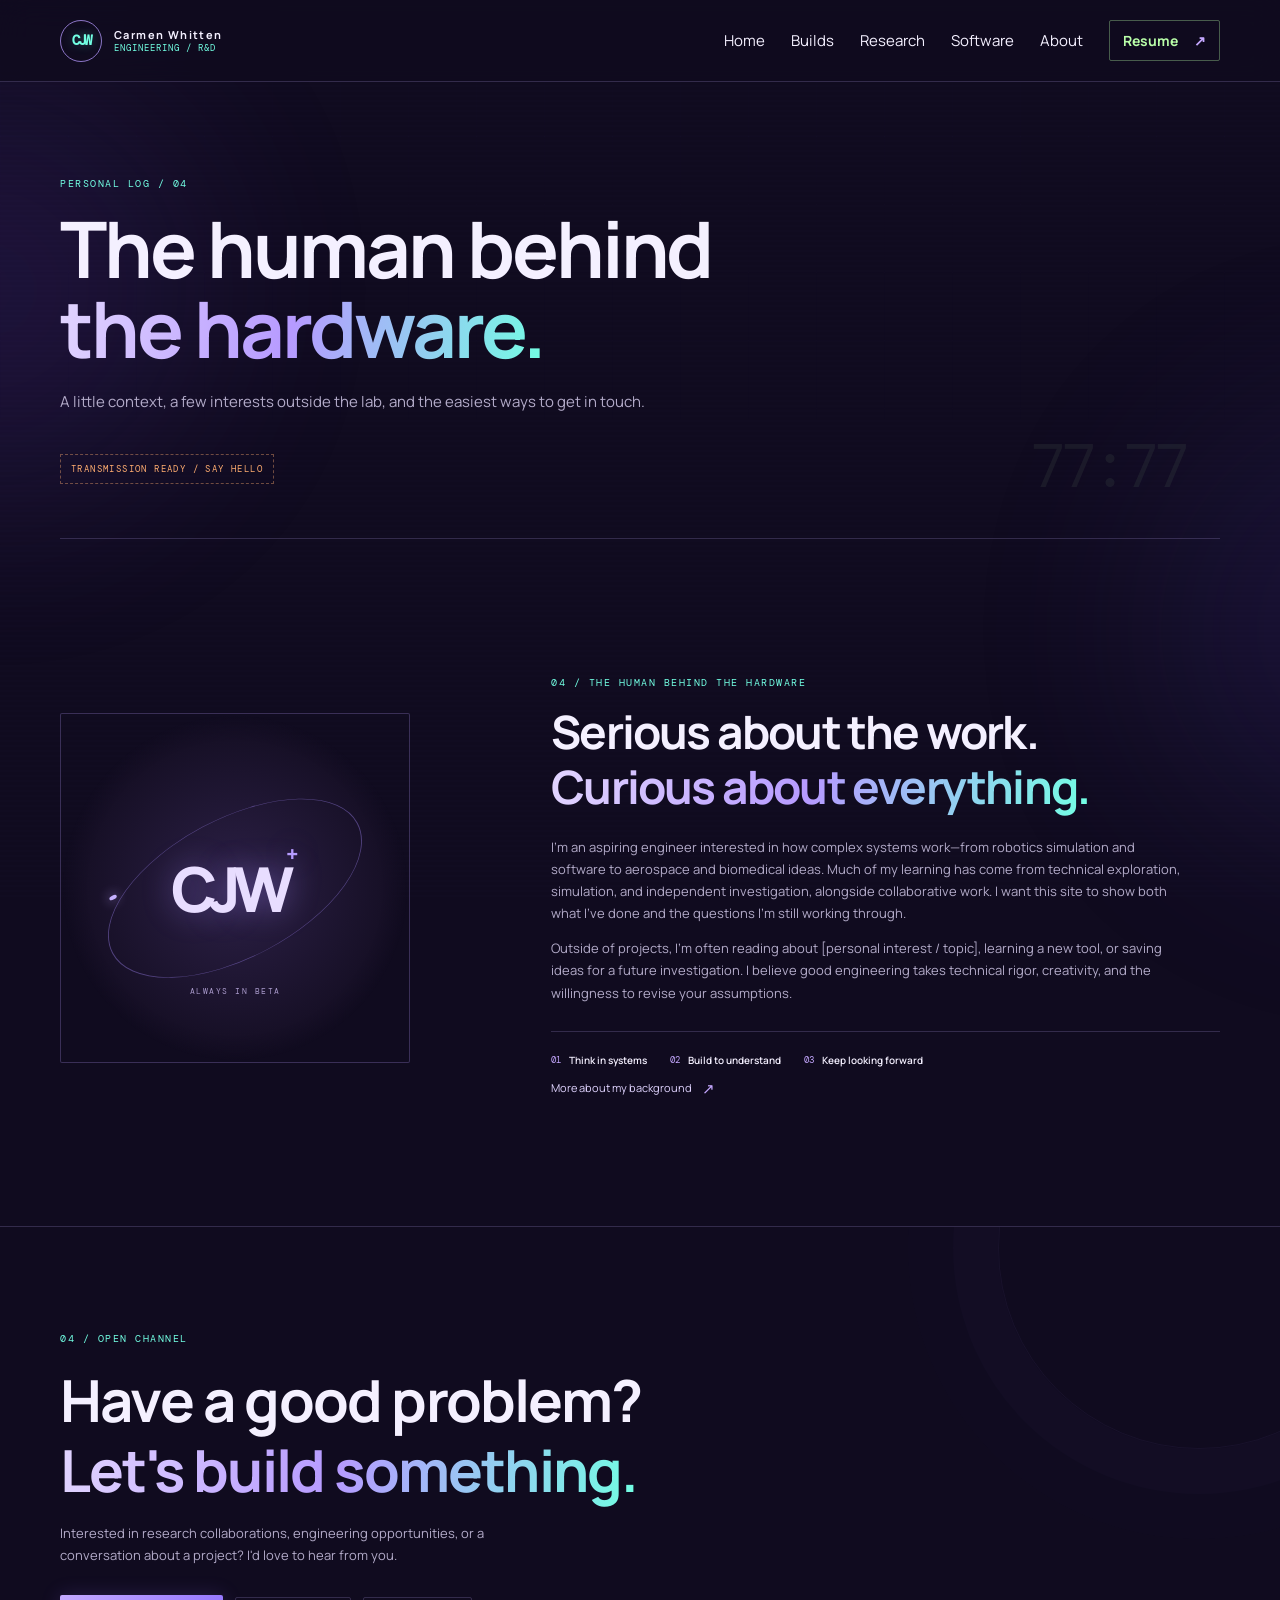
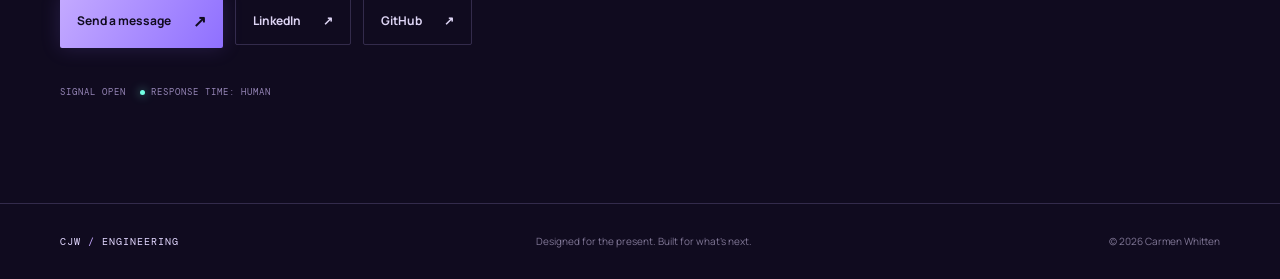
==== commit e2015aa9: "Update about.html" ====
--- a/about.html
+++ b/about.html
@@ -2,9 +2,9 @@
   <a class="brand" href="index.html" aria-label="Carmen Whitten home"><span class="brand-mark">CJW</span><span class="brand-copy"><strong>Carmen Whitten</strong><small>ENGINEERING / R&amp;D</small></span></a>
   <button class="menu-toggle" aria-expanded="false" aria-controls="primary-nav" aria-label="Open navigation"><span></span><span></span></button>
  <nav class="primary-nav" aria-label="Main navigation"><a href="index.html">Home</a><a href="projects.html">Builds</a><a href="research.html">Research</a><a href="software.html">Software</a><a href="about.html">About</a><a class="nav-resume" href="resume.html">Resume <span>↗</span></a></nav>
-</header><main id="main"><section class="page-intro section-wrap"><div class="eyebrow">PERSONAL LOG / 03</div><h1>The human behind<br><span class="gradient-text">the hardware.</span></h1><p>A little context, a few interests outside the lab, and the easiest ways to get in touch.</p><div class="page-stamp">TRANSMISSION READY / SAY HELLO</div></section><section class="about-section section-wrap" id="about">
-<div class="about-mark"><div class="about-orbit"></div><div class="about-monogram">YN<span>+</span></div><span class="about-stamp">ALWAYS IN BETA</span></div>
-<div class="about-copy"><div class="eyebrow">03 / THE HUMAN BEHIND THE HARDWARE</div><h2>Serious about the work.<br/><span class="gradient-text">Curious about everything.</span></h2><p>I'm an aspiring engineer interested in how complex systems work—from robotics simulation and software to aerospace and biomedical ideas. Much of my learning has come from technical exploration, simulation, and independent investigation, alongside collaborative work. I want this site to show both what I've done and the questions I'm still working through.</p><p>Outside of projects, I'm often reading about [personal interest / topic], learning a new tool, or saving ideas for a future investigation. I believe good engineering takes technical rigor, creativity, and the willingness to revise your assumptions.</p><div class="about-facts"><div><span>01</span><strong>Think in systems</strong></div><div><span>02</span><strong>Build to understand</strong></div><div><span>03</span><strong>Keep looking forward</strong></div></div><a class="text-link" href="resume.html">More about my background <span>↗</span></a></div>
+</header><main id="main"><section class="page-intro section-wrap"><div class="eyebrow">PERSONAL LOG / 04 </div><h1>The human behind<br><span class="gradient-text">the hardware.</span></h1><p>A little context, a few interests outside the lab, and the easiest ways to get in touch.</p><div class="page-stamp">TRANSMISSION READY / SAY HELLO</div></section><section class="about-section section-wrap" id="about">
+<div class="about-mark"><div class="about-orbit"></div><div class="about-monogram">CJW<span>+</span></div><span class="about-stamp">ALWAYS IN BETA</span></div>
+<div class="about-copy"><div class="eyebrow">04 / THE HUMAN BEHIND THE HARDWARE</div><h2>Serious about the work.<br/><span class="gradient-text">Curious about everything.</span></h2><p>I'm an aspiring engineer interested in how complex systems work—from robotics simulation and software to aerospace and biomedical ideas. Much of my learning has come from technical exploration, simulation, and independent investigation, alongside collaborative work. I want this site to show both what I've done and the questions I'm still working through.</p><p>Outside of projects, I'm often reading about [personal interest / topic], learning a new tool, or saving ideas for a future investigation. I believe good engineering takes technical rigor, creativity, and the willingness to revise your assumptions.</p><div class="about-facts"><div><span>01</span><strong>Think in systems</strong></div><div><span>02</span><strong>Build to understand</strong></div><div><span>03</span><strong>Keep looking forward</strong></div></div><a class="text-link" href="resume.html">More about my background <span>↗</span></a></div>
 </section><section class="contact-section" id="contact">
 <div class="section-wrap contact-inner"><div class="eyebrow">04 / OPEN CHANNEL</div><h2>Have a good problem?<br/><span class="gradient-text">Let's build something.</span></h2><p>Interested in research collaborations, engineering opportunities, or a conversation about a project? I'd love to hear from you.</p><div class="contact-actions"><a class="button button-primary" href="mailto:your.email@example.com">Send a message <span>↗</span></a><a class="button button-quiet" href="https://www.linkedin.com/" rel="noreferrer" target="_blank">LinkedIn <span>↗</span></a><a class="button button-quiet" href="https://github.com/" rel="noreferrer" target="_blank">GitHub <span>↗</span></a></div><div class="contact-coordinate">SIGNAL OPEN <span class="status-dot"></span> RESPONSE TIME: HUMAN</div></div>
 </section></main><footer class="site-footer"><a class="footer-brand" href="index.html">CJW<span> / </span>ENGINEERING</a><span>Designed for the present. Built for what's next.</span><span>© <span id="year">2026</span> Carmen Whitten</span></footer></body></html>
--- a/styles.css
+++ b/styles.css
@@ -4,15 +4,17 @@
 *{box-sizing:border-box}html{scroll-behavior:smooth;scroll-padding-top:90px}body{margin:0;background:var(--bg);color:var(--text);font-family:var(--sans);font-size:15px;line-height:1.7;overflow-x:hidden}body:before{content:"";position:fixed;inset:0;pointer-events:none;z-index:-1;background-image:linear-gradient(rgba(180,155,255,.025) 1px,transparent 1px),linear-gradient(90deg,rgba(180,155,255,.025) 1px,transparent 1px);background-size:52px 52px;mask-image:linear-gradient(to bottom,black,transparent 80%)}a{color:inherit;text-decoration:none}button{font:inherit}.ambient{position:absolute;pointer-events:none;filter:blur(100px);opacity:.14;border-radius:50%;z-index:-1}.ambient-one{width:420px;height:420px;background:#7146d8;top:80px;left:-220px}.ambient-two{width:460px;height:460px;background:#4e3db3;top:400px;right:-330px}.section-wrap{width:min(var(--max),calc(100% - 48px));margin-inline:auto}.site-header{height:82px;padding:0 max(24px,calc((100% - var(--max))/2));display:flex;align-items:center;justify-content:space-between;border-bottom:1px solid var(--line);background:rgba(16,11,31,.83);backdrop-filter:blur(16px);position:sticky;top:0;z-index:20}.brand{display:flex;align-items:center;gap:12px}.brand-mark{width:39px;height:39px;border:1px solid #9271e8;border-radius:10px;display:grid;place-items:center;font-size:14px;font-weight:800;letter-spacing:-2px;background:linear-gradient(145deg,rgba(170,137,255,.22),rgba(170,137,255,.02));box-shadow:inset 0 0 20px #a88bff10}.brand-mark span{color:var(--purple)}.brand-copy{display:flex;flex-direction:column;line-height:1.4}.brand-copy strong{font-size:11px;letter-spacing:1.4px}.brand-copy small{font:9px var(--mono);color:var(--quiet);letter-spacing:1px}.primary-nav{display:flex;align-items:center;gap:26px}.nav-link{font-size:12px;color:var(--muted);transition:color .2s;background:none;border:0;padding:10px 0;cursor:pointer}.nav-link:hover,.nav-link.active{color:var(--text)}.nav-resume{font-size:14px;font-weight:700;padding:10px 16px;border:1px solid #a88bff;border-radius:6px;color:#e4d9ff;background:rgba(135,100,216,.16);white-space:nowrap;display:inline-flex;align-items:center;gap:8px;line-height:1.4}.nav-resume span{margin-left:8px;color:var(--purple)}.nav-dropdown{position:relative}.chevron{font-size:17px;margin-left:4px;color:var(--purple)}.dropdown-menu{display:none;position:absolute;top:calc(100% + 8px);left:-18px;width:205px;padding:8px;background:#1a1430;border:1px solid var(--line);border-radius:9px;box-shadow:0 18px 40px #0005}.nav-dropdown.open .dropdown-menu{display:block}.dropdown-menu a{display:flex;gap:12px;padding:10px;border-radius:5px;font-size:12px;color:var(--muted)}.dropdown-menu a span{font:10px var(--mono);color:var(--purple)}.dropdown-menu a:hover{background:#ffffff09;color:white}.menu-toggle{display:none;background:none;border:0;color:white}.hero{min-height:690px;display:grid;grid-template-columns:1.03fr .97fr;align-items:center;gap:40px;padding-top:50px;padding-bottom:90px;position:relative}.eyebrow{font:10px var(--mono);letter-spacing:1.5px;color:var(--purple);display:flex;align-items:center;gap:10px}.status-dot{width:7px;height:7px;border-radius:50%;display:inline-block;background:#b9ffa9;box-shadow:0 0 12px #b9ffa988}.hero h1{font-size:clamp(48px,6vw,76px);line-height:1.07;letter-spacing:-4px;margin:26px 0 23px;font-weight:700}.gradient-text{background:linear-gradient(105deg,#f1eaff 0%,#b9a2ff 48%,#8b78e9 100%);-webkit-background-clip:text;background-clip:text;color:transparent}.hero-intro{font-size:17px;max-width:500px;color:#e0d9f2;line-height:1.8}.hero-intro strong{color:white}.hero-sub{max-width:470px;color:var(--muted);font-size:13px}.hero-actions,.contact-actions{display:flex;align-items:center;gap:12px;flex-wrap:wrap;margin-top:28px}.button{display:inline-flex;align-items:center;gap:22px;border-radius:6px;padding:13px 17px;font-size:12px;font-weight:700;transition:transform .2s,border-color .2s}.button:hover{transform:translateY(-2px)}.button-primary{background:linear-gradient(120deg,#b5a0ff,#8869df);color:#160e2b;box-shadow:0 7px 24px #8c6be933}.button-primary span{font-size:16px}.button-quiet{border:1px solid var(--line);color:#ded5f5}.button-quiet:hover{border-color:#8e75d5}.hero-meta{display:flex;gap:46px;margin-top:48px;padding-top:20px;border-top:1px solid var(--line);max-width:470px}.hero-meta div{display:flex;flex-direction:column;gap:4px}.meta-label{font:9px var(--mono);color:var(--quiet);letter-spacing:1px}.hero-meta strong{font-size:11px;font-weight:600;color:#d7cfee}.hero-art{aspect-ratio:1/1.05;max-height:490px;position:relative;border:1px solid rgba(186,160,255,.22);border-radius:12px;overflow:hidden;background:radial-gradient(ellipse at 50% 46%,#39265d 0%,#1a1230 38%,#120c20 74%)}.hero-art:before{content:"";position:absolute;inset:0;background:linear-gradient(transparent 49.7%,#a98aff16 50%,transparent 50.3%),linear-gradient(90deg,transparent 49.7%,#a98aff16 50%,transparent 50.3%);background-size:100% 100%;pointer-events:none}.art-topline,.art-bottomline{position:absolute;left:18px;right:18px;display:flex;justify-content:space-between;font:8px var(--mono);letter-spacing:.7px;color:#a99acb}.art-topline{top:17px}.art-bottomline{bottom:15px;padding-top:12px;border-top:1px solid var(--line)}.orbit{position:absolute;border:1px solid rgba(191,164,255,.5);border-radius:50%;left:50%;top:49%;transform:translate(-50%,-50%)}.orbit-a{width:56%;aspect-ratio:1;box-shadow:0 0 24px #9972ff13}.orbit-b{width:77%;aspect-ratio:1;border-style:dashed;border-color:#b19aff55;transform:translate(-50%,-50%) rotate(-25deg) scaleY(.46)}.orbit-c{width:82%;aspect-ratio:1;border-color:#8d72d855;transform:translate(-50%,-50%) rotate(53deg) scaleY(.47)}.core{position:absolute;left:50%;top:49%;transform:translate(-50%,-50%);width:27%;aspect-ratio:1;border-radius:50%;display:grid;place-items:center;background:radial-gradient(circle at 35% 30%,#d6c7ff,#8b68db 25%,#39215e 65%,#1a1230);box-shadow:0 0 28px #a37cff80,0 0 85px #9466f944,inset 0 0 20px #f2eaff88}.core-inner{width:67%;height:67%;border:1px solid #f1eaff9c;border-radius:50%;display:grid;place-items:center;font-size:21px;letter-spacing:-2px;font-weight:800;color:#fff}.crosshair{position:absolute;width:9px;height:9px;border:1px solid #d4c4ff;border-radius:50%;box-shadow:0 0 12px #bda6ff}.crosshair-one{left:22%;top:34%}.crosshair-two{right:19%;bottom:29%}.art-label{position:absolute;font:8px var(--mono);letter-spacing:.5px;color:#d3c5f5;display:flex;align-items:center;gap:7px}.label-line{display:inline-block;width:25px;height:1px;background:#a98aff}.label-a{left:8%;top:29%}.label-b{right:6%;bottom:31%}.coordinate{position:absolute;font:8px var(--mono);color:#796b9b;letter-spacing:1px}.coord-a{left:18px;bottom:57px}.coord-b{right:18px;top:48px;writing-mode:vertical-rl}.scroll-cue{position:absolute;bottom:28px;left:0;display:flex;align-items:center;gap:12px;font:9px var(--mono);letter-spacing:1.2px;color:var(--quiet)}.scroll-cue span{display:block;width:35px;height:1px;background:var(--purple)}.ticker{overflow:hidden;border-block:1px solid var(--line);background:#171127;padding:15px 0}.ticker-track{display:flex;justify-content:space-around;gap:35px;white-space:nowrap;font:10px var(--mono);letter-spacing:2px;color:#b6a8d9}.ticker i{font-style:normal;color:#8f71df}.work-section{padding-top:120px;padding-bottom:120px}.section-heading{display:flex;justify-content:space-between;align-items:end;gap:30px;margin-bottom:38px}.section-heading h2,.about-copy h2,.contact-inner h2{font-size:clamp(31px,4vw,46px);line-height:1.2;letter-spacing:-1.8px;margin:15px 0 0}.section-heading>p{max-width:330px;color:var(--muted);font-size:12px;margin:0 0 5px}.discipline-grid{display:grid;grid-template-columns:repeat(4,1fr);gap:13px}.discipline-card{min-height:300px;border:1px solid var(--line);border-radius:9px;padding:20px 18px;background:linear-gradient(145deg,#20183a8c,#171126a6);position:relative;overflow:hidden;transition:transform .25s,border-color .25s}.discipline-card:after{content:"";position:absolute;width:130px;height:130px;right:-70px;top:-70px;border-radius:50%;background:#9b7aff;filter:blur(60px);opacity:.12}.discipline-card:hover{transform:translateY(-4px);border-color:#a88bff66}.card-index{font:9px var(--mono);color:#a99acb;letter-spacing:.8px}.discipline-card h3{font-size:16px;margin:13px 0 8px;letter-spacing:-.4px}.discipline-card p{font-size:11px;line-height:1.8;color:var(--muted);min-height:60px}.card-icon{height:65px;margin:16px 0 8px;position:relative;width:72px}.robot-icon span{position:absolute;width:20px;height:20px;border:1px solid #b5a0ff;border-radius:5px;left:25px;top:5px}.robot-icon span:nth-child(2){width:42px;height:17px;left:14px;top:30px;border-radius:3px}.robot-icon span:nth-child(3){width:8px;height:8px;left:31px;top:11px;background:#b5a0ff}.robot-icon i{position:absolute;width:1px;height:11px;background:#b5a0ff;left:35px;top:20px}.research-icon span{position:absolute;width:40px;height:40px;border:1px solid #c0aaff;border-radius:50%;left:13px;top:6px}.research-icon span:nth-child(2){width:25px;height:25px;left:21px;top:14px;border-color:#7f68d2}.research-icon span:nth-child(3){width:8px;height:8px;left:30px;top:23px;background:#b9a2ff}.software-icon span{font:25px var(--mono);color:#b7a2ff;position:absolute;top:8px;left:5px;letter-spacing:-4px}.aerospace-icon span{font-size:38px;position:absolute;color:#c7b6ff;left:16px;top:0}.aerospace-icon i{position:absolute;width:54px;height:22px;border:1px solid #9a7ce9;border-radius:50%;left:3px;top:18px;transform:rotate(-35deg)}.tag-row{display:flex;flex-wrap:wrap;gap:5px;margin:15px 0}.tag-row span{font:8px var(--mono);letter-spacing:.2px;padding:4px 6px;border:1px solid #b39be928;border-radius:3px;color:#c2b5df;background:#b69cff08}.text-link{font-size:11px;color:#e0d4ff;display:inline-flex;align-items:center;gap:10px;margin-top:7px}.text-link span{color:var(--purple);font-size:15px;transition:transform .2s}.text-link:hover span{transform:translate(3px,-2px)}.featured-section{background:#151027;border-block:1px solid var(--line);padding:110px 0}.project-list{display:flex;flex-direction:column;gap:16px}.project-row{display:grid;grid-template-columns:.85fr 1.15fr;min-height:255px;border:1px solid var(--line);border-radius:9px;overflow:hidden;background:#1a1430}.project-visual{position:relative;min-height:255px;overflow:hidden;background:radial-gradient(ellipse at 50% 50%,#443064,#1a1430 70%)}.visual-grid{position:absolute;inset:0;background-image:linear-gradient(#b69cff14 1px,transparent 1px),linear-gradient(90deg,#b69cff14 1px,transparent 1px);background-size:24px 24px;transform:perspective(200px) rotateX(12deg) scale(1.2)}.mini-arm{position:absolute;left:50%;top:47%;width:150px;height:100px;transform:translate(-50%,-50%)}.mini-arm:before{content:"";position:absolute;left:31px;top:22px;width:68px;height:12px;border-radius:8px;background:#9b83d8;transform:rotate(-38deg);transform-origin:left center;box-shadow:0 0 20px #9c7aff55}.mini-arm:after{content:"";position:absolute;left:77px;top:-5px;width:12px;height:65px;border-radius:7px;background:#c7b5ff;transform:rotate(35deg);transform-origin:bottom center}.mini-arm i,.mini-arm b{position:absolute;width:25px;height:25px;border-radius:50%;border:5px solid #d3c5ff;background:#3a285c;z-index:1}.mini-arm i{left:20px;top:10px}.mini-arm b{left:83px;top:38px}.mini-arm em{position:absolute;left:91px;top:57px;width:3px;height:30px;background:#c7b5ff;transform:rotate(-20deg)}.mini-arm span{position:absolute;left:80px;top:83px;width:26px;height:3px;background:#c7b5ff;transform:rotate(-20deg)}.visual-caption{position:absolute;bottom:14px;left:16px;font:8px var(--mono);letter-spacing:1px;color:#b6a5d8}.visual-research{background:radial-gradient(ellipse at 50% 40%,#322653,#151027)}.plot-line{position:absolute;left:12%;right:10%;top:30%;height:45%;border-bottom:1px solid #b9a2ff44;border-left:1px solid #b9a2ff44;background:linear-gradient(155deg,transparent 0 25%,#a98bff 25.5% 26%,transparent 26.5% 42%,#a98bff 42.5% 43%,transparent 43.5% 54%,#a98bff 54.5% 55%,transparent 55.5%);clip-path:polygon(0 90%,14% 72%,28% 77%,43% 40%,58% 53%,73% 18%,88% 30%,100% 2%,100% 100%,0 100%)}.plot-dot{position:absolute;width:7px;height:7px;border-radius:50%;background:#d3c3ff;left:72%;top:37%;box-shadow:0 0 12px #b9a2ff}.plot-axis{position:absolute;bottom:15px;right:16px;font:7px var(--mono);color:#8779a6;letter-spacing:.7px}.visual-software{background:radial-gradient(ellipse at 50% 50%,#36254f,#151027)}.code-window{position:absolute;left:50%;top:50%;transform:translate(-50%,-50%);width:75%;padding:16px;border:1px solid #a88bff44;border-radius:7px;background:#100b1fdd;display:flex;flex-direction:column;gap:7px;font:10px var(--mono);color:#d8ccf7;box-shadow:0 15px 30px #0003}.code-dots{color:#a88bff;font-size:8px;margin-bottom:7px}.code-window .indent{padding-left:12px;color:#9f90c2}.code-window .code-accent{color:#c0ffa9}.visual-aerospace{background:radial-gradient(ellipse at 50% 45%,#30264e,#110c20)}.planet{position:absolute;width:90px;height:90px;border-radius:50%;left:45%;top:35%;background:radial-gradient(circle at 30% 30%,#d4c2ff,#7c5fc6 40%,#30204d 72%);box-shadow:0 0 35px #9a7aff33}.trajectory{position:absolute;width:210px;height:90px;border:1px solid #a88bff9c;border-radius:50%;left:22%;top:34%;transform:rotate(-24deg)}.trajectory:after{content:"";position:absolute;right:17px;top:3px;width:6px;height:6px;border-radius:50%;background:#d8caff;box-shadow:0 0 12px #c8afff}.project-info{padding:27px 32px;align-self:center}.project-meta{display:flex;justify-content:space-between;font:9px var(--mono);letter-spacing:.8px;color:var(--purple)}.project-meta span+span{color:var(--quiet)}.project-info h3{font-size:20px;letter-spacing:-.6px;margin:12px 0 7px}.project-info p{font-size:12px;color:var(--muted);max-width:510px;margin:0}.project-info .tag-row{margin:13px 0}.about-section{display:grid;grid-template-columns:.75fr 1.25fr;gap:90px;align-items:center;padding-top:125px;padding-bottom:125px}.about-mark{aspect-ratio:1;max-width:350px;position:relative;border:1px solid var(--line);border-radius:50%;display:grid;place-items:center;background:radial-gradient(circle,#2c2046 0%,#171027 60%,transparent 70%)}.about-orbit{position:absolute;inset:10%;border:1px solid #a88bff65;border-radius:50%;transform:rotate(-28deg) scaleY(.5)}.about-orbit:after{content:"";position:absolute;left:8%;top:13%;width:8px;height:8px;border-radius:50%;background:#c5b1ff;box-shadow:0 0 16px #bca0ff}.about-monogram{font-size:62px;font-weight:800;letter-spacing:-8px;color:#e8ddff;text-shadow:0 0 30px #a88bff66}.about-monogram span{font-size:22px;color:#b69cff;vertical-align:top;letter-spacing:0}.about-stamp{position:absolute;bottom:19%;font:8px var(--mono);letter-spacing:1.5px;color:#a99acb}.about-copy h2{margin-bottom:22px}.about-copy>p{font-size:13px;color:var(--muted);max-width:640px}.about-facts{display:flex;gap:23px;flex-wrap:wrap;border-top:1px solid var(--line);padding-top:20px;margin-top:27px}.about-facts div{display:flex;gap:8px;align-items:center;font-size:10px}.about-facts span{font:9px var(--mono);color:var(--purple)}.about-facts strong{font-weight:600}.contact-section{background:linear-gradient(110deg,#211638,#171027 60%,#20163a);border-block:1px solid var(--line);position:relative;overflow:hidden}.contact-section:after{content:"";position:absolute;width:400px;height:400px;right:-120px;top:-180px;border:1px solid #a88bff1d;border-radius:50%;box-shadow:0 0 0 45px #a88bff08,0 0 0 90px #a88bff05}.contact-inner{padding-top:105px;padding-bottom:105px;position:relative;z-index:1}.contact-inner h2{font-size:clamp(38px,5vw,58px);margin-top:20px}.contact-inner>p{max-width:480px;font-size:13px;color:var(--muted);margin-top:18px}.contact-coordinate{font:9px var(--mono);letter-spacing:1px;color:#9585b6;margin-top:38px}.contact-coordinate .status-dot{margin-left:8px;width:5px;height:5px}.site-footer{width:min(var(--max),calc(100% - 48px));margin:auto;min-height:75px;display:flex;align-items:center;justify-content:space-between;gap:15px;font-size:10px;color:var(--quiet)}.footer-brand{font:10px var(--mono);letter-spacing:1px;color:#e2d7ff}.footer-brand span{color:var(--purple)}.skip-link{position:absolute;left:-999px;top:0;background:white;color:black;padding:8px;z-index:100}.skip-link:focus{left:8px}.resume-page{min-height:100vh}.resume-main{max-width:900px;margin:0 auto;padding:70px 24px 100px}.resume-top{display:flex;justify-content:space-between;gap:25px;align-items:start;border-bottom:1px solid var(--line);padding-bottom:28px}.resume-top h1{font-size:42px;line-height:1.1;margin:8px 0}.resume-top p{color:var(--muted);font-size:12px}.resume-actions{display:flex;gap:10px;flex-wrap:wrap}.resume-actions .button{cursor:pointer}.resume-block{padding:26px 0;border-bottom:1px solid var(--line)}.resume-block h2{font-size:12px;letter-spacing:1.5px;color:var(--purple);font-family:var(--mono);font-weight:400}.resume-entry{display:flex;justify-content:space-between;gap:20px;margin-top:18px}.resume-entry h3{font-size:15px;margin:0}.resume-entry p,.resume-block>p{font-size:12px;color:var(--muted);margin:5px 0}.resume-date{font:10px var(--mono);color:var(--quiet);white-space:nowrap}.resume-note{border:1px dashed #a88bff55;border-radius:8px;padding:16px;color:var(--muted);font-size:12px;margin-top:25px}.resume-back{display:inline-block;margin-bottom:30px;color:#d9caff;font-size:12px}
 @media(max-width:900px){.primary-nav{gap:16px}.hero{gap:24px;min-height:620px}.hero h1{font-size:56px}.discipline-grid{grid-template-columns:repeat(2,1fr)}.about-section{gap:45px}.project-row{grid-template-columns:.8fr 1.2fr}}
 @media(max-width:680px){.site-header{height:70px}.menu-toggle{display:flex;flex-direction:column;gap:6px;padding:10px}.menu-toggle span{width:23px;height:1px;background:#e5d9ff}.
+
 .primary-nav {
   display: flex;
   align-items: center;
   gap: 18px;
 }
+
 .nav-link {
   display: inline-flex;
   align-items: center;
-  font-size: 12px;
+  font-size: 13px;
   color: var(--muted);
   transition: color .2s;
   background: none;
@@ -20,6 +22,7 @@
   padding: 10px 0;
   white-space: nowrap;
 }
+
 .nav-link:hover,
 .nav-link.active,
 .nav-link[aria-current="page"] {
@@ -30,7 +33,7 @@
   display: inline-flex;
   align-items: center;
   gap: 7px;
-  font-size: 13px;
+  font-size: 14px;
   font-weight: 700;
   line-height: 1.4;
   white-space: nowrap;
@@ -40,6 +43,7 @@
   color: #c9fff3;
   background: rgba(114, 255, 227, .10);
 }
+
 .nav-resume span {
   color: #72ffe3;
   margin-left: 0;
@@ -163,7 +167,7 @@
 .page-intro h1{font-size:clamp(44px,7vw,78px);line-height:1.02;letter-spacing:-3px;margin:19px 0 20px;max-width:800px}
 .page-intro p{max-width:660px;font-size:15px;line-height:1.9;color:var(--muted)}
 .page-stamp{display:inline-block;margin-top:22px;padding:8px 10px;border:1px dashed #ff8b6755;color:var(--hotwire)}
-.page-intro:after{content:"88:00";position:absolute;right:3%;bottom:32px;font:clamp(30px,5vw,60px) var(--mono);color:#b9ffa910;letter-spacing:-5px;pointer-events:none}
+.page-intro:after{content:"77:77";position:absolute;right:3%;bottom:32px;font:clamp(30px,5vw,60px) var(--mono);color:#b9ffa910;letter-spacing:-5px;pointer-events:none}
 .page-intro+.work-section,.page-intro+.featured-section{padding-top:65px}
 .page-intro+.work-section .section-heading,.page-intro+.featured-section .section-heading{align-items:end}
 .project-meta span:first-child{color:var(--flux)!important}
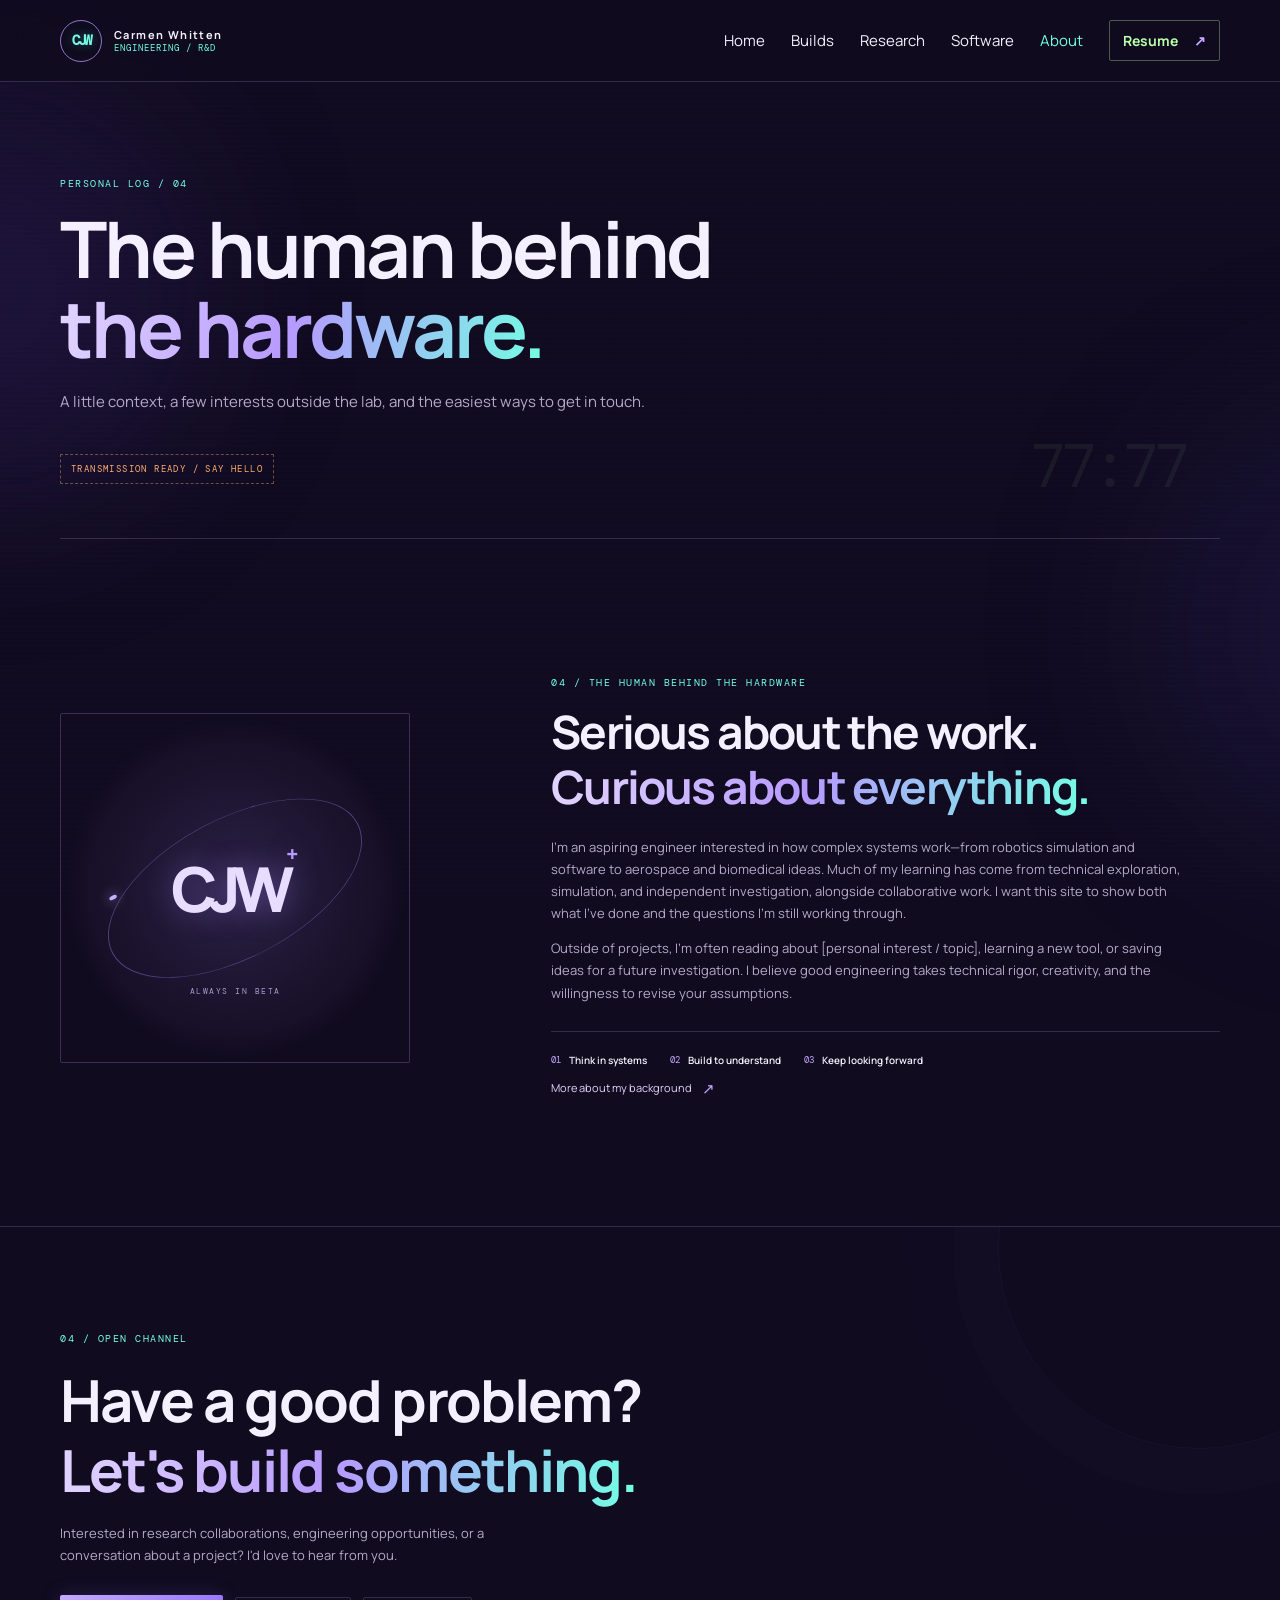
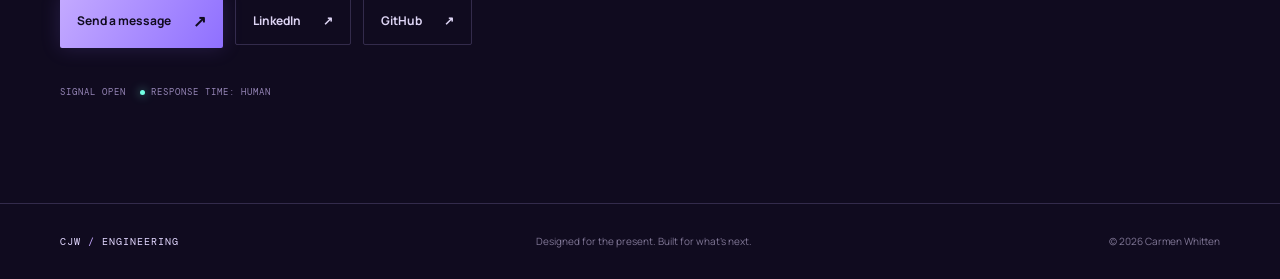
==== commit 339f3b3b: "Update about.html cleaner format" ====
--- a/about.html
+++ b/about.html
@@ -1,10 +1,175 @@
-<!doctype html><html lang="en"><head><meta charset="utf-8"><meta name="viewport" content="width=device-width, initial-scale=1"><meta name="theme-color" content="#100b1f"><meta name="description" content="Engineering portfolio spanning robotics, research, software, and aerospace."><title>About & Contact — Carmen Whitten</title><link rel="icon" href="assets/favicon.svg" type="image/svg+xml"><link rel="stylesheet" href="styles.css"><link rel="stylesheet" href="bttf-theme.css"><script src="script.js" defer></script></head><body><a class="skip-link" href="#main">Skip to content</a><div class="ambient ambient-one" aria-hidden="true"></div><div class="ambient ambient-two" aria-hidden="true"></div><header class="site-header">
-  <a class="brand" href="index.html" aria-label="Carmen Whitten home"><span class="brand-mark">CJW</span><span class="brand-copy"><strong>Carmen Whitten</strong><small>ENGINEERING / R&amp;D</small></span></a>
-  <button class="menu-toggle" aria-expanded="false" aria-controls="primary-nav" aria-label="Open navigation"><span></span><span></span></button>
- <nav class="primary-nav" aria-label="Main navigation"><a href="index.html">Home</a><a href="projects.html">Builds</a><a href="research.html">Research</a><a href="software.html">Software</a><a href="about.html">About</a><a class="nav-resume" href="resume.html">Resume <span>↗</span></a></nav>
-</header><main id="main"><section class="page-intro section-wrap"><div class="eyebrow">PERSONAL LOG / 04 </div><h1>The human behind<br><span class="gradient-text">the hardware.</span></h1><p>A little context, a few interests outside the lab, and the easiest ways to get in touch.</p><div class="page-stamp">TRANSMISSION READY / SAY HELLO</div></section><section class="about-section section-wrap" id="about">
-<div class="about-mark"><div class="about-orbit"></div><div class="about-monogram">CJW<span>+</span></div><span class="about-stamp">ALWAYS IN BETA</span></div>
-<div class="about-copy"><div class="eyebrow">04 / THE HUMAN BEHIND THE HARDWARE</div><h2>Serious about the work.<br/><span class="gradient-text">Curious about everything.</span></h2><p>I'm an aspiring engineer interested in how complex systems work—from robotics simulation and software to aerospace and biomedical ideas. Much of my learning has come from technical exploration, simulation, and independent investigation, alongside collaborative work. I want this site to show both what I've done and the questions I'm still working through.</p><p>Outside of projects, I'm often reading about [personal interest / topic], learning a new tool, or saving ideas for a future investigation. I believe good engineering takes technical rigor, creativity, and the willingness to revise your assumptions.</p><div class="about-facts"><div><span>01</span><strong>Think in systems</strong></div><div><span>02</span><strong>Build to understand</strong></div><div><span>03</span><strong>Keep looking forward</strong></div></div><a class="text-link" href="resume.html">More about my background <span>↗</span></a></div>
-</section><section class="contact-section" id="contact">
-<div class="section-wrap contact-inner"><div class="eyebrow">04 / OPEN CHANNEL</div><h2>Have a good problem?<br/><span class="gradient-text">Let's build something.</span></h2><p>Interested in research collaborations, engineering opportunities, or a conversation about a project? I'd love to hear from you.</p><div class="contact-actions"><a class="button button-primary" href="mailto:your.email@example.com">Send a message <span>↗</span></a><a class="button button-quiet" href="https://www.linkedin.com/" rel="noreferrer" target="_blank">LinkedIn <span>↗</span></a><a class="button button-quiet" href="https://github.com/" rel="noreferrer" target="_blank">GitHub <span>↗</span></a></div><div class="contact-coordinate">SIGNAL OPEN <span class="status-dot"></span> RESPONSE TIME: HUMAN</div></div>
-</section></main><footer class="site-footer"><a class="footer-brand" href="index.html">CJW<span> / </span>ENGINEERING</a><span>Designed for the present. Built for what's next.</span><span>© <span id="year">2026</span> Carmen Whitten</span></footer></body></html>
+<!doctype html>
+<html lang="en">
+<head>
+  <meta charset="utf-8">
+  <meta name="viewport" content="width=device-width, initial-scale=1">
+  <meta name="theme-color" content="#100b1f">
+  <meta name="description" content="Engineering portfolio spanning robotics, research, software, and aerospace.">
+
+  <title>About &amp; Contact — Carmen Whitten</title>
+
+  <link rel="icon" href="assets/favicon.svg" type="image/svg+xml">
+  <link rel="stylesheet" href="styles.css">
+  <link rel="stylesheet" href="bttf-theme.css">
+
+  <script src="script.js" defer></script>
+</head>
+
+<body>
+  <a class="skip-link" href="#main">Skip to content</a>
+
+  <div class="ambient ambient-one" aria-hidden="true"></div>
+  <div class="ambient ambient-two" aria-hidden="true"></div>
+
+  <header class="site-header">
+    <a class="brand" href="index.html" aria-label="Carmen Whitten home">
+      <span class="brand-mark">CJW</span>
+      <span class="brand-copy">
+        <strong>Carmen Whitten</strong>
+        <small>ENGINEERING / R&amp;D</small>
+      </span>
+    </a>
+
+    <button
+      class="menu-toggle"
+      aria-expanded="false"
+      aria-controls="primary-nav"
+      aria-label="Open navigation"
+    >
+      <span></span>
+      <span></span>
+    </button>
+
+    <nav class="primary-nav" id="primary-nav" aria-label="Main navigation">
+      <a href="index.html">Home</a>
+      <a href="projects.html">Builds</a>
+      <a href="research.html">Research</a>
+      <a href="software.html">Software</a>
+      <a href="about.html" class="active" aria-current="page">About</a>
+      <a class="nav-resume" href="resume.html">Resume <span>↗</span></a>
+    </nav>
+  </header>
+
+  <main id="main">
+    <section class="page-intro section-wrap">
+      <div class="eyebrow">PERSONAL LOG / 04</div>
+
+      <h1>
+        The human behind<br>
+        <span class="gradient-text">the hardware.</span>
+      </h1>
+
+      <p>
+        A little context, a few interests outside the lab, and the easiest
+        ways to get in touch.
+      </p>
+
+      <div class="page-stamp">TRANSMISSION READY / SAY HELLO</div>
+    </section>
+
+    <section class="about-section section-wrap" id="about">
+      <div class="about-mark">
+        <div class="about-orbit"></div>
+        <div class="about-monogram">CJW<span>+</span></div>
+        <span class="about-stamp">ALWAYS IN BETA</span>
+      </div>
+
+      <div class="about-copy">
+        <div class="eyebrow">04 / THE HUMAN BEHIND THE HARDWARE</div>
+
+        <h2>
+          Serious about the work.<br>
+          <span class="gradient-text">Curious about everything.</span>
+        </h2>
+
+        <p>
+          I'm an aspiring engineer interested in how complex systems work—from
+          robotics simulation and software to aerospace and biomedical ideas.
+          Much of my learning has come from technical exploration, simulation,
+          and independent investigation, alongside collaborative work. I want
+          this site to show both what I've done and the questions I'm still
+          working through.
+        </p>
+
+        <p>
+          Outside of projects, I'm often reading about [personal interest /
+          topic], learning a new tool, or saving ideas for a future
+          investigation. I believe good engineering takes technical rigor,
+          creativity, and the willingness to revise your assumptions.
+        </p>
+
+        <div class="about-facts">
+          <div>
+            <span>01</span>
+            <strong>Think in systems</strong>
+          </div>
+          <div>
+            <span>02</span>
+            <strong>Build to understand</strong>
+          </div>
+          <div>
+            <span>03</span>
+            <strong>Keep looking forward</strong>
+          </div>
+        </div>
+
+        <a class="text-link" href="resume.html">
+          More about my background <span>↗</span>
+        </a>
+      </div>
+    </section>
+
+    <section class="contact-section" id="contact">
+      <div class="section-wrap contact-inner">
+        <div class="eyebrow">04 / OPEN CHANNEL</div>
+
+        <h2>
+          Have a good problem?<br>
+          <span class="gradient-text">Let's build something.</span>
+        </h2>
+
+        <p>
+          Interested in research collaborations, engineering opportunities,
+          or a conversation about a project? I'd love to hear from you.
+        </p>
+
+        <div class="contact-actions">
+          <a class="button button-primary" href="mailto:your.email@example.com">
+            Send a message <span>↗</span>
+          </a>
+
+          <a
+            class="button button-quiet"
+            href="https://www.linkedin.com/"
+            rel="noreferrer"
+            target="_blank"
+          >
+            LinkedIn <span>↗</span>
+          </a>
+
+          <a
+            class="button button-quiet"
+            href="https://github.com/"
+            rel="noreferrer"
+            target="_blank"
+          >
+            GitHub <span>↗</span>
+          </a>
+        </div>
+
+        <div class="contact-coordinate">
+          SIGNAL OPEN <span class="status-dot"></span> RESPONSE TIME: HUMAN
+        </div>
+      </div>
+    </section>
+  </main>
+
+  <footer class="site-footer">
+    <a class="footer-brand" href="index.html">
+      CJW<span> / </span>ENGINEERING
+    </a>
+    <span>Designed for the present. Built for what's next.</span>
+    <span>© <span id="year">2026</span> Carmen Whitten</span>
+  </footer>
+</body>
+</html>
